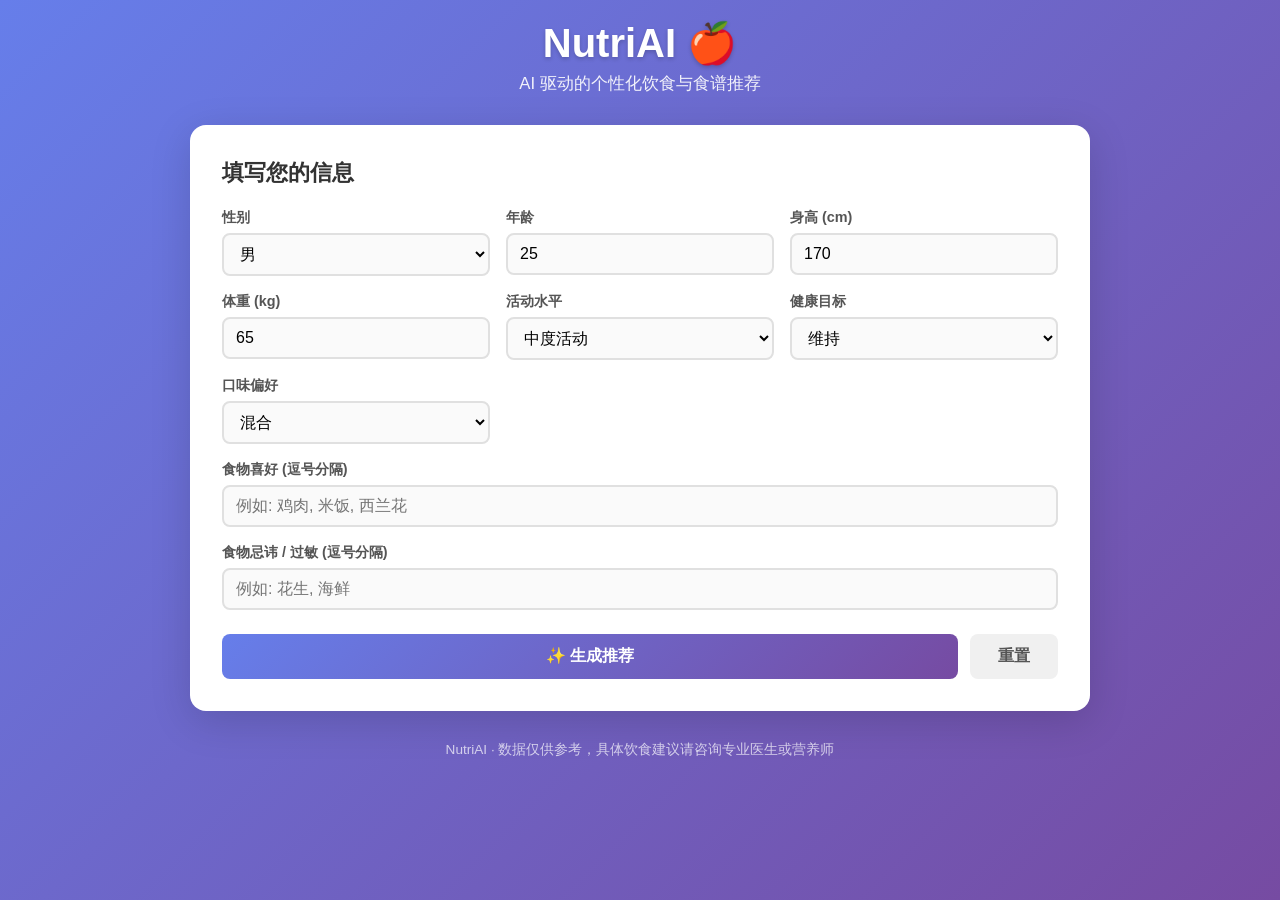
==== backend/src/main/resources/static/index.html @ 55122c43 "init: NutriAI v0.1.0 - AI nutrition recommendation system - Spring Boot 3.2.0 + Java 21 backend - AI" ====
<!DOCTYPE html>
<html lang="zh-CN">
<head>
    <meta charset="UTF-8">
    <meta name="viewport" content="width=device-width, initial-scale=1.0">
    <title>NutriAI - 智能营养推荐</title>
    <link rel="stylesheet" href="css/style.css">
</head>
<body>
    <header class="header">
        <h1>NutriAI 🍎</h1>
        <p class="subtitle">AI 驱动的个性化饮食与食谱推荐</p>
    </header>

    <main class="container">
        <section class="form-section">
            <h2>填写您的信息</h2>
            <form id="profileForm">
                <div class="form-grid">
                    <div class="form-group">
                        <label>性别</label>
                        <select name="gender" required>
                            <option value="MALE">男</option>
                            <option value="FEMALE">女</option>
                            <option value="OTHER">其他</option>
                        </select>
                    </div>

                    <div class="form-group">
                        <label>年龄</label>
                        <input type="number" name="age" min="1" max="150" value="25" required>
                    </div>

                    <div class="form-group">
                        <label>身高 (cm)</label>
                        <input type="number" name="heightCm" step="0.1" min="30" max="250" value="170" required>
                    </div>

                    <div class="form-group">
                        <label>体重 (kg)</label>
                        <input type="number" name="weightKg" step="0.1" min="2" max="300" value="65" required>
                    </div>

                    <div class="form-group">
                        <label>活动水平</label>
                        <select name="activityLevel">
                            <option value="SEDENTARY">久坐</option>
                            <option value="LIGHT">轻度活动</option>
                            <option value="MODERATE" selected>中度活动</option>
                            <option value="ACTIVE">活跃</option>
                            <option value="VERY_ACTIVE">非常活跃</option>
                        </select>
                    </div>

                    <div class="form-group">
                        <label>健康目标</label>
                        <select name="healthGoal">
                            <option value="LOSE_WEIGHT">减脂</option>
                            <option value="MAINTAIN" selected>维持</option>
                            <option value="GAIN_WEIGHT">增重</option>
                            <option value="BUILD_MUSCLE">增肌</option>
                            <option value="IMPROVE_HEALTH">改善健康</option>
                        </select>
                    </div>

                    <div class="form-group">
                        <label>口味偏好</label>
                        <select name="tastePreference">
                            <option value="LIGHT">清淡</option>
                            <option value="SALTY">咸鲜</option>
                            <option value="SPICY">辛辣</option>
                            <option value="SWEET">甜食</option>
                            <option value="SOUR">酸味</option>
                            <option value="UMAMI">鲜香</option>
                            <option value="MIXED" selected>混合</option>
                        </select>
                    </div>
                </div>

                <div class="form-group full-width">
                    <label>食物喜好 (逗号分隔)</label>
                    <input type="text" id="foodPrefs" placeholder="例如: 鸡肉, 米饭, 西兰花">
                </div>

                <div class="form-group full-width">
                    <label>食物忌讳 / 过敏 (逗号分隔)</label>
                    <input type="text" id="foodAllergies" placeholder="例如: 花生, 海鲜">
                </div>

                <div class="form-actions">
                    <button type="submit" class="btn-primary" id="submitBtn">✨ 生成推荐</button>
                    <button type="reset" class="btn-secondary">重置</button>
                </div>
            </form>
        </section>

        <section class="result-section" id="resultSection" style="display:none;">
            <div class="result-header">
                <h2>推荐结果</h2>
                <span class="ai-badge" id="aiBadge"></span>
            </div>

            <div class="summary-card" id="summaryCard"></div>

            <div class="nutrition-card" id="nutritionCard"></div>

            <div class="recipes-container" id="recipesContainer"></div>

            <div class="tips-card" id="tipsCard"></div>
        </section>
    </main>

    <div id="loadingOverlay" class="loading-overlay" style="display:none;">
        <div class="spinner"></div>
        <p>AI 正在分析您的信息...</p>
    </div>

    <footer class="footer">
        <p>NutriAI · 数据仅供参考，具体饮食建议请咨询专业医生或营养师</p>
    </footer>

    <script src="js/app.js"></script>
</body>
</html>
---- backend/src/main/resources/static/css/style.css ----
* {
    box-sizing: border-box;
    margin: 0;
    padding: 0;
}

body {
    font-family: -apple-system, BlinkMacSystemFont, "Segoe UI", Roboto, "Helvetica Neue", sans-serif;
    background: linear-gradient(135deg, #667eea 0%, #764ba2 100%);
    min-height: 100vh;
    color: #333;
    padding: 20px;
}

.header {
    text-align: center;
    color: white;
    margin-bottom: 30px;
}

.header h1 {
    font-size: 2.5rem;
    margin-bottom: 5px;
    text-shadow: 0 2px 4px rgba(0,0,0,0.2);
}

.subtitle {
    opacity: 0.9;
    font-size: 1.05rem;
}

.container {
    max-width: 900px;
    margin: 0 auto;
    display: flex;
    flex-direction: column;
    gap: 24px;
}

.form-section, .result-section {
    background: white;
    border-radius: 16px;
    padding: 32px;
    box-shadow: 0 10px 40px rgba(0,0,0,0.15);
}

h2 {
    margin-bottom: 20px;
    color: #333;
    font-size: 1.4rem;
}

.form-grid {
    display: grid;
    grid-template-columns: repeat(auto-fit, minmax(200px, 1fr));
    gap: 16px;
}

.form-group {
    display: flex;
    flex-direction: column;
    gap: 6px;
}

.form-group.full-width {
    margin-top: 16px;
}

.form-group label {
    font-size: 0.9rem;
    font-weight: 600;
    color: #555;
}

.form-group input,
.form-group select {
    padding: 10px 12px;
    border: 2px solid #e0e0e0;
    border-radius: 8px;
    font-size: 1rem;
    transition: border-color 0.2s;
    background: #fafafa;
}

.form-group input:focus,
.form-group select:focus {
    outline: none;
    border-color: #667eea;
    background: white;
}

.form-actions {
    display: flex;
    gap: 12px;
    margin-top: 24px;
}

button {
    padding: 12px 28px;
    border: none;
    border-radius: 8px;
    font-size: 1rem;
    font-weight: 600;
    cursor: pointer;
    transition: transform 0.15s, box-shadow 0.15s;
}

button:hover {
    transform: translateY(-1px);
}

.btn-primary {
    background: linear-gradient(135deg, #667eea, #764ba2);
    color: white;
    flex: 1;
}

.btn-primary:hover {
    box-shadow: 0 6px 20px rgba(102, 126, 234, 0.4);
}

.btn-secondary {
    background: #f0f0f0;
    color: #555;
}

.result-header {
    display: flex;
    justify-content: space-between;
    align-items: center;
    margin-bottom: 16px;
}

.ai-badge {
    background: #e8f5e9;
    color: #2e7d32;
    padding: 4px 12px;
    border-radius: 20px;
    font-size: 0.8rem;
    font-weight: 600;
}

.summary-card {
    background: linear-gradient(135deg, #f5f7fa 0%, #c3cfe2 100%);
    padding: 20px;
    border-radius: 12px;
    margin-bottom: 20px;
    font-size: 1.05rem;
    line-height: 1.6;
}

.nutrition-card {
    background: #fff8e1;
    padding: 20px;
    border-radius: 12px;
    margin-bottom: 20px;
}

.nutrition-grid {
    display: grid;
    grid-template-columns: repeat(auto-fit, minmax(140px, 1fr));
    gap: 12px;
    margin-top: 12px;
}

.nutri-item {
    background: white;
    padding: 12px;
    border-radius: 8px;
    text-align: center;
}

.nutri-value {
    font-size: 1.3rem;
    font-weight: 700;
    color: #ff9800;
}

.nutri-label {
    font-size: 0.8rem;
    color: #888;
    margin-top: 2px;
}

.recipes-container {
    margin-bottom: 20px;
}

.recipe-card {
    border: 2px solid #f0f0f0;
    border-radius: 12px;
    padding: 20px;
    margin-bottom: 16px;
    transition: border-color 0.2s;
}

.recipe-card:hover {
    border-color: #667eea;
}

.recipe-card h3 {
    margin-bottom: 8px;
    color: #333;
}

.recipe-card .desc {
    color: #666;
    margin-bottom: 12px;
}

.recipe-meta {
    display: flex;
    gap: 12px;
    margin-bottom: 12px;
    font-size: 0.85rem;
    color: #888;
}

.recipe-section {
    margin-top: 12px;
}

.recipe-section h4 {
    font-size: 0.9rem;
    color: #555;
    margin-bottom: 6px;
}

.recipe-section ul,
.recipe-section ol {
    padding-left: 20px;
    color: #444;
    font-size: 0.9rem;
    line-height: 1.6;
}

.tags {
    display: flex;
    flex-wrap: wrap;
    gap: 6px;
    margin-top: 10px;
}

.tag {
    background: #e3f2fd;
    color: #1565c0;
    padding: 3px 10px;
    border-radius: 12px;
    font-size: 0.75rem;
}

.tips-card {
    background: #e8f5e9;
    padding: 20px;
    border-radius: 12px;
}

.tips-card ul {
    padding-left: 20px;
    color: #2e7d32;
    line-height: 1.8;
}

.loading-overlay {
    position: fixed;
    top: 0;
    left: 0;
    right: 0;
    bottom: 0;
    background: rgba(0,0,0,0.5);
    display: flex;
    flex-direction: column;
    justify-content: center;
    align-items: center;
    color: white;
    z-index: 1000;
}

.spinner {
    width: 50px;
    height: 50px;
    border: 4px solid rgba(255,255,255,0.3);
    border-top-color: white;
    border-radius: 50%;
    animation: spin 0.8s linear infinite;
    margin-bottom: 16px;
}

@keyframes spin {
    to { transform: rotate(360deg); }
}

.footer {
    text-align: center;
    color: rgba(255,255,255,0.7);
    margin-top: 30px;
    font-size: 0.85rem;
}

@media (max-width: 600px) {
    .header h1 { font-size: 1.8rem; }
    .form-section, .result-section { padding: 20px; }
    .form-actions { flex-direction: column; }
}
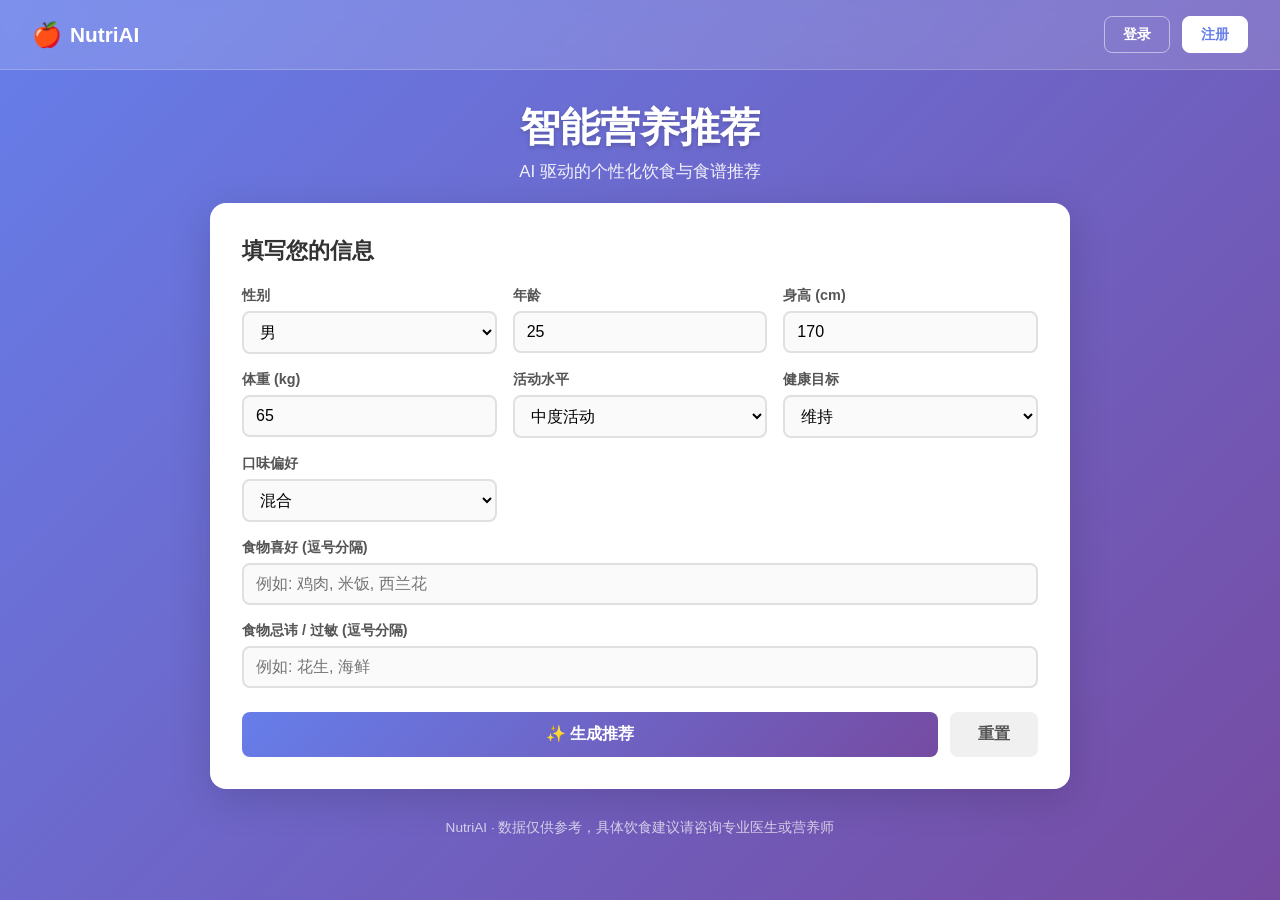
==== commit 39592af4: "feat: add user authentication, profile management, and recommendation history (Week 2) - Spring Secu" ====
--- a/backend/src/main/resources/static/index.html
+++ b/backend/src/main/resources/static/index.html
@@ -7,14 +7,29 @@
     <link rel="stylesheet" href="css/style.css">
 </head>
 <body>
+    <nav class="navbar">
+        <div class="nav-brand">
+            <span class="brand-icon">🍎</span>
+            <span class="brand-name">NutriAI</span>
+        </div>
+        <div class="nav-actions" id="navActions">
+            <button class="btn-ghost" onclick="openAuthModal('login')">登录</button>
+            <button class="btn-ghost btn-ghost-primary" onclick="openAuthModal('register')">注册</button>
+        </div>
+    </nav>
+
     <header class="header">
-        <h1>NutriAI 🍎</h1>
+        <h1>智能营养推荐</h1>
         <p class="subtitle">AI 驱动的个性化饮食与食谱推荐</p>
     </header>
 
     <main class="container">
         <section class="form-section">
-            <h2>填写您的信息</h2>
+            <div class="section-header">
+                <h2>填写您的信息</h2>
+                <button class="btn-link" id="saveProfileBtn" style="display:none;">💾 保存为我的画像</button>
+            </div>
+
             <form id="profileForm">
                 <div class="form-grid">
                     <div class="form-group">
@@ -108,12 +123,61 @@
 
             <div class="tips-card" id="tipsCard"></div>
         </section>
+
+        <section class="history-section" id="historySection" style="display:none;">
+            <div class="section-header">
+                <h2>📚 我的推荐历史</h2>
+                <div class="history-pagination" id="historyPagination"></div>
+            </div>
+            <div class="history-list" id="historyList"></div>
+        </section>
     </main>
+
+    <div id="authModal" class="modal" style="display:none;">
+        <div class="modal-backdrop" onclick="closeAuthModal()"></div>
+        <div class="modal-content">
+            <button class="modal-close" onclick="closeAuthModal()">✕</button>
+            <div class="modal-tabs">
+                <button class="modal-tab active" data-tab="login" onclick="switchAuthTab('login')">登录</button>
+                <button class="modal-tab" data-tab="register" onclick="switchAuthTab('register')">注册</button>
+            </div>
+            <form id="loginForm" class="auth-form">
+                <div class="form-group">
+                    <label>用户名</label>
+                    <input type="text" name="username" required autocomplete="username">
+                </div>
+                <div class="form-group">
+                    <label>密码</label>
+                    <input type="password" name="password" required autocomplete="current-password">
+                </div>
+                <button type="submit" class="btn-primary btn-full">登录</button>
+                <div class="form-error" id="loginError"></div>
+            </form>
+            <form id="registerForm" class="auth-form" style="display:none;">
+                <div class="form-group">
+                    <label>用户名</label>
+                    <input type="text" name="username" required minlength="3" maxlength="50">
+                </div>
+                <div class="form-group">
+                    <label>邮箱 (可选)</label>
+                    <input type="email" name="email">
+                </div>
+                <div class="form-group">
+                    <label>密码</label>
+                    <input type="password" name="password" required minlength="6">
+                </div>
+                <button type="submit" class="btn-primary btn-full">注册</button>
+                <div class="form-error" id="registerError"></div>
+            </form>
+        </div>
+    </div>
 
     <div id="loadingOverlay" class="loading-overlay" style="display:none;">
         <div class="spinner"></div>
         <p>AI 正在分析您的信息...</p>
     </div>
+
+    <div id="toast" class="toast" style="display:none;"></div>
 
     <footer class="footer">
         <p>NutriAI · 数据仅供参考，具体饮食建议请咨询专业医生或营养师</p>
--- a/backend/src/main/resources/static/css/style.css
+++ b/backend/src/main/resources/static/css/style.css
@@ -9,13 +9,95 @@
     background: linear-gradient(135deg, #667eea 0%, #764ba2 100%);
     min-height: 100vh;
     color: #333;
-    padding: 20px;
+    padding: 0 0 20px 0;
+}
+
+.navbar {
+    display: flex;
+    justify-content: space-between;
+    align-items: center;
+    padding: 16px 32px;
+    background: rgba(255,255,255,0.15);
+    backdrop-filter: blur(10px);
+    border-bottom: 1px solid rgba(255,255,255,0.2);
+}
+
+.nav-brand {
+    display: flex;
+    align-items: center;
+    gap: 8px;
+    color: white;
+    font-size: 1.3rem;
+    font-weight: 700;
+}
+
+.brand-icon {
+    font-size: 1.5rem;
+}
+
+.nav-actions {
+    display: flex;
+    align-items: center;
+    gap: 12px;
+}
+
+.nav-user {
+    display: flex;
+    align-items: center;
+    gap: 12px;
+    color: white;
+}
+
+.nav-user .user-name {
+    font-weight: 600;
+}
+
+.btn-ghost {
+    padding: 8px 18px;
+    border: 1px solid rgba(255,255,255,0.5);
+    border-radius: 8px;
+    background: transparent;
+    color: white;
+    font-size: 0.9rem;
+    font-weight: 600;
+    cursor: pointer;
+    transition: all 0.2s;
+}
+
+.btn-ghost:hover {
+    background: rgba(255,255,255,0.2);
+}
+
+.btn-ghost-primary {
+    background: white;
+    color: #667eea;
+    border-color: white;
+}
+
+.btn-ghost-primary:hover {
+    background: #f5f5f5;
+    transform: translateY(-1px);
+}
+
+.btn-icon {
+    padding: 6px 12px;
+    border: 1px solid rgba(255,255,255,0.3);
+    border-radius: 6px;
+    background: transparent;
+    color: white;
+    font-size: 0.85rem;
+    cursor: pointer;
+    transition: all 0.2s;
+}
+
+.btn-icon:hover {
+    background: rgba(255,255,255,0.2);
 }
 
 .header {
     text-align: center;
     color: white;
-    margin-bottom: 30px;
+    padding: 30px 20px 20px;
 }
 
 .header h1 {
@@ -35,13 +117,25 @@
     display: flex;
     flex-direction: column;
     gap: 24px;
-}
-
-.form-section, .result-section {
+    padding: 0 20px;
+}
+
+.form-section, .result-section, .history-section {
     background: white;
     border-radius: 16px;
     padding: 32px;
     box-shadow: 0 10px 40px rgba(0,0,0,0.15);
+}
+
+.section-header {
+    display: flex;
+    justify-content: space-between;
+    align-items: center;
+    margin-bottom: 20px;
+}
+
+.section-header h2 {
+    margin-bottom: 0;
 }
 
 h2 {
@@ -124,6 +218,26 @@
     color: #555;
 }
 
+.btn-full {
+    flex: 0 0 100%;
+    padding: 12px;
+}
+
+.btn-link {
+    background: none;
+    border: none;
+    color: #667eea;
+    font-size: 0.9rem;
+    padding: 4px 8px;
+    cursor: pointer;
+    font-weight: 500;
+}
+
+.btn-link:hover {
+    text-decoration: underline;
+    transform: none;
+}
+
 .result-header {
     display: flex;
     justify-content: space-between;
@@ -259,6 +373,201 @@
     padding-left: 20px;
     color: #2e7d32;
     line-height: 1.8;
+}
+
+.history-list {
+    display: flex;
+    flex-direction: column;
+    gap: 12px;
+}
+
+.history-item {
+    border: 1px solid #eee;
+    border-radius: 10px;
+    padding: 16px 20px;
+    display: flex;
+    justify-content: space-between;
+    align-items: center;
+    transition: all 0.2s;
+    cursor: pointer;
+}
+
+.history-item:hover {
+    border-color: #667eea;
+    box-shadow: 0 4px 12px rgba(102,126,234,0.1);
+}
+
+.history-info {
+    flex: 1;
+}
+
+.history-summary {
+    color: #444;
+    font-size: 0.95rem;
+    margin-bottom: 6px;
+}
+
+.history-meta {
+    font-size: 0.8rem;
+    color: #999;
+    display: flex;
+    gap: 16px;
+}
+
+.history-actions {
+    display: flex;
+    gap: 8px;
+}
+
+.btn-delete {
+    padding: 6px 12px;
+    border: 1px solid #ffcdd2;
+    border-radius: 6px;
+    background: #ffebee;
+    color: #c62828;
+    font-size: 0.8rem;
+    cursor: pointer;
+}
+
+.btn-delete:hover {
+    background: #ffcdd2;
+    transform: none;
+}
+
+.history-empty {
+    text-align: center;
+    padding: 40px 20px;
+    color: #999;
+}
+
+.history-pagination {
+    display: flex;
+    gap: 8px;
+    align-items: center;
+    font-size: 0.85rem;
+    color: #666;
+}
+
+.page-btn {
+    padding: 4px 12px;
+    border: 1px solid #e0e0e0;
+    border-radius: 6px;
+    background: white;
+    font-size: 0.8rem;
+    cursor: pointer;
+    color: #555;
+}
+
+.page-btn:disabled {
+    opacity: 0.4;
+    cursor: not-allowed;
+}
+
+.page-btn.active {
+    background: #667eea;
+    color: white;
+    border-color: #667eea;
+}
+
+.modal {
+    position: fixed;
+    top: 0;
+    left: 0;
+    right: 0;
+    bottom: 0;
+    display: flex;
+    justify-content: center;
+    align-items: center;
+    z-index: 1000;
+}
+
+.modal-backdrop {
+    position: absolute;
+    top: 0;
+    left: 0;
+    right: 0;
+    bottom: 0;
+    background: rgba(0,0,0,0.5);
+}
+
+.modal-content {
+    position: relative;
+    background: white;
+    border-radius: 16px;
+    padding: 32px;
+    width: 380px;
+    max-width: 90vw;
+    box-shadow: 0 20px 60px rgba(0,0,0,0.3);
+    animation: modalIn 0.2s ease-out;
+}
+
+@keyframes modalIn {
+    from { opacity: 0; transform: translateY(-20px); }
+    to { opacity: 1; transform: translateY(0); }
+}
+
+.modal-close {
+    position: absolute;
+    top: 12px;
+    right: 16px;
+    background: none;
+    border: none;
+    font-size: 1.3rem;
+    color: #999;
+    cursor: pointer;
+    padding: 4px;
+}
+
+.modal-close:hover {
+    color: #333;
+    transform: none;
+}
+
+.modal-tabs {
+    display: flex;
+    gap: 0;
+    margin-bottom: 24px;
+    border-bottom: 2px solid #eee;
+}
+
+.modal-tab {
+    flex: 1;
+    padding: 12px 0;
+    border: none;
+    background: none;
+    font-size: 1rem;
+    font-weight: 600;
+    color: #999;
+    cursor: pointer;
+    border-bottom: 2px solid transparent;
+    margin-bottom: -2px;
+    border-radius: 0;
+}
+
+.modal-tab.active {
+    color: #667eea;
+    border-bottom-color: #667eea;
+}
+
+.modal-tab:hover {
+    transform: none;
+}
+
+.auth-form {
+    display: flex;
+    flex-direction: column;
+    gap: 16px;
+}
+
+.form-error {
+    color: #c62828;
+    font-size: 0.85rem;
+    text-align: center;
+    min-height: 20px;
+}
+
+.form-error.success {
+    color: #2e7d32;
 }
 
 .loading-overlay {
@@ -290,6 +599,29 @@
     to { transform: rotate(360deg); }
 }
 
+.toast {
+    position: fixed;
+    bottom: 40px;
+    left: 50%;
+    transform: translateX(-50%);
+    padding: 12px 24px;
+    border-radius: 8px;
+    color: white;
+    font-weight: 500;
+    z-index: 2000;
+    animation: toastIn 0.3s ease-out;
+    box-shadow: 0 4px 20px rgba(0,0,0,0.2);
+}
+
+.toast.success { background: #2e7d32; }
+.toast.error { background: #c62828; }
+.toast.info { background: #1565c0; }
+
+@keyframes toastIn {
+    from { opacity: 0; transform: translateX(-50%) translateY(20px); }
+    to { opacity: 1; transform: translateX(-50%) translateY(0); }
+}
+
 .footer {
     text-align: center;
     color: rgba(255,255,255,0.7);
@@ -298,7 +630,10 @@
 }
 
 @media (max-width: 600px) {
+    .navbar { padding: 12px 16px; }
     .header h1 { font-size: 1.8rem; }
-    .form-section, .result-section { padding: 20px; }
+    .form-section, .result-section, .history-section { padding: 20px; }
     .form-actions { flex-direction: column; }
+    .history-item { flex-direction: column; gap: 8px; align-items: flex-start; }
+    .nav-user .user-name { display: none; }
 }
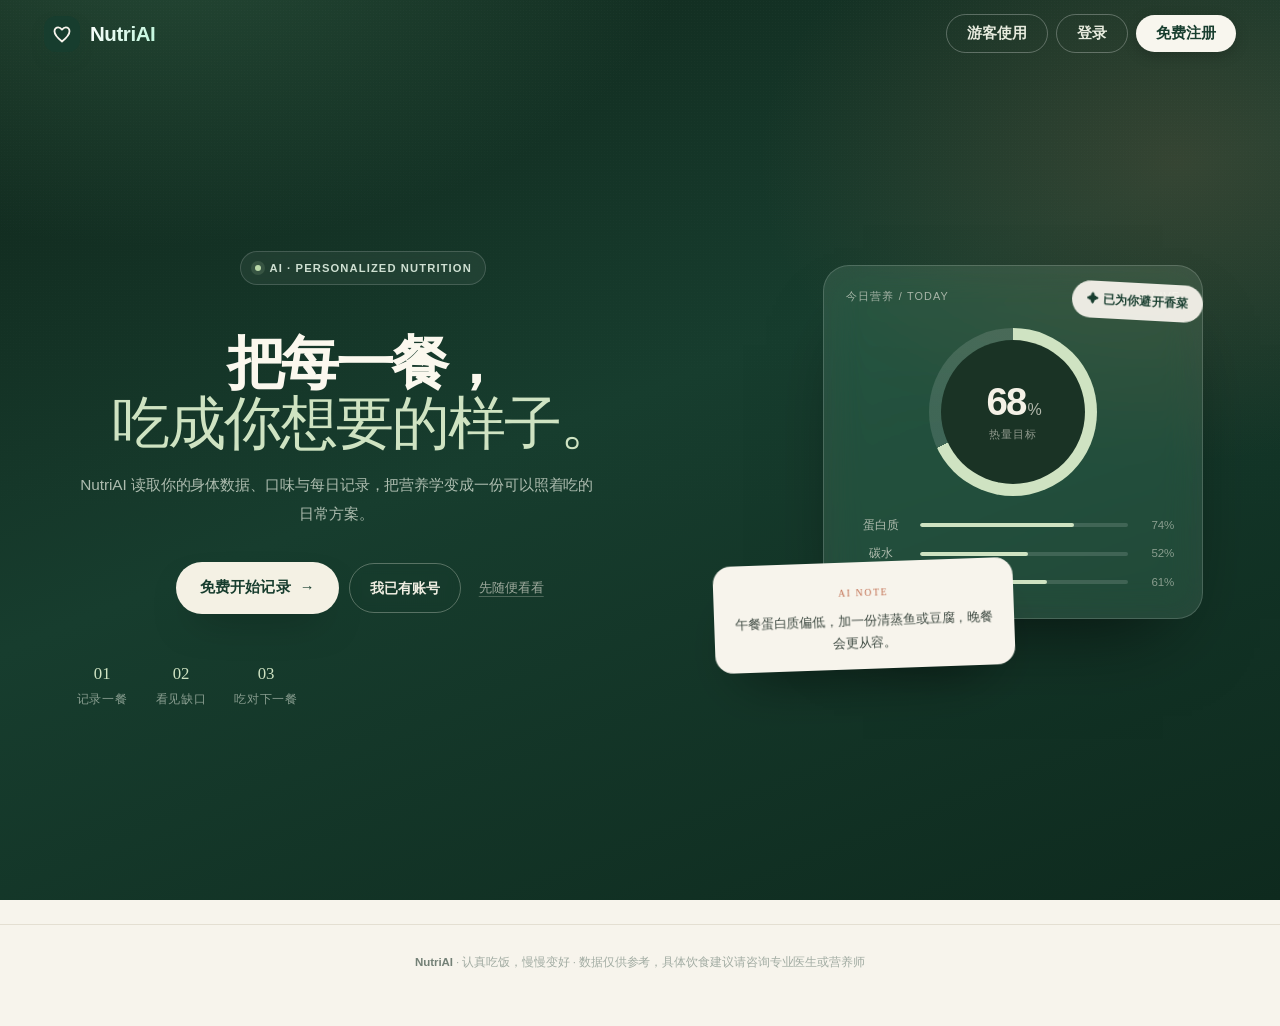
==== commit 39187d6e: "feat: complete Week3-9 features, PWA install fix, Android WebView shell and CI build" ====
--- a/backend/src/main/resources/static/index.html
+++ b/backend/src/main/resources/static/index.html
@@ -2,32 +2,419 @@
 <html lang="zh-CN">
 <head>
     <meta charset="UTF-8">
-    <meta name="viewport" content="width=device-width, initial-scale=1.0">
-    <title>NutriAI - 智能营养推荐</title>
-    <link rel="stylesheet" href="css/style.css">
+    <meta name="viewport" content="width=device-width, initial-scale=1.0, viewport-fit=cover">
+    <meta name="description" content="NutriAI — AI 驱动的个性化营养、膳食追踪与智能食谱推荐平台">
+    <meta name="theme-color" content="#F7F4EC" media="(prefers-color-scheme: light)">
+    <meta name="theme-color" content="#12160F" media="(prefers-color-scheme: dark)">
+    <meta name="apple-mobile-web-app-capable" content="yes">
+    <meta name="apple-mobile-web-app-status-bar-style" content="default">
+    <meta name="apple-mobile-web-app-title" content="NutriAI">
+    <meta name="format-detection" content="telephone=no">
+    <title>NutriAI · 智能营养推荐</title>
+    <link rel="icon" href="favicon.svg" type="image/svg+xml">
+    <link rel="apple-touch-icon" href="icons/icon-180.png">
+    <link rel="manifest" href="manifest.webmanifest?v=20261123">
+    <script>
+        // 尽早捕获安装事件：SW 已持久化时 beforeinstallprompt 可能在 defer 脚本执行前触发，错过则安装按钮只能走兜底
+        window.__deferredPwaPrompt = null;
+        window.addEventListener('beforeinstallprompt', function (e) {
+            e.preventDefault();
+            window.__deferredPwaPrompt = e;
+        });
+    </script>
+    <script>
+        // 在首屏绘制前恢复深色模式，避免闪白
+        try {
+            if (localStorage.getItem('nutriai_dark_mode') === '1') {
+                document.documentElement.classList.add('dark');
+            }
+        } catch (e) { /* ignore */ }
+    </script>
+    <link rel="stylesheet" href="css/style.css?v=20261118a">
+    <link rel="stylesheet" href="css/assistant.css?v=20261118a">
+    <link rel="stylesheet" href="css/editorial.css?v=20261119b">
+    <script defer src="vendor/chart.umd.min.js"></script>
+    <script defer src="vendor/marked.min.js"></script>
 </head>
 <body>
+    <!-- 顶部栏（游客 / 移动端） -->
     <nav class="navbar">
-        <div class="nav-brand">
-            <span class="brand-icon">🍎</span>
+        <a class="nav-brand" href="/" aria-label="NutriAI 首页">
+            <span class="nav-logo">
+                <svg width="20" height="20" viewBox="0 0 24 24" fill="none" stroke="#F7F4EC" stroke-width="2.2" stroke-linecap="round" stroke-linejoin="round">
+                    <path d="M12 21C7 17 3 13.5 3 8.7 3 6 5 4 7.5 4c1.5 0 3 .8 4.5 2.7C13.5 4.8 15 4 16.5 4 19 4 21 6 21 8.7c0 4.8-4 8.3-9 12.3z"/>
+                </svg>
+            </span>
             <span class="brand-name">NutriAI</span>
-        </div>
+        </a>
         <div class="nav-actions" id="navActions">
+            <button class="btn-ghost" onclick="enterGuestMode()">游客使用</button>
             <button class="btn-ghost" onclick="openAuthModal('login')">登录</button>
-            <button class="btn-ghost btn-ghost-primary" onclick="openAuthModal('register')">注册</button>
+            <button class="btn-ghost-primary" onclick="openAuthModal('register')">免费注册</button>
         </div>
     </nav>
 
-    <header class="header">
-        <h1>智能营养推荐</h1>
-        <p class="subtitle">AI 驱动的个性化饮食与食谱推荐</p>
+    <!-- 桌面侧边栏 -->
+    <aside class="side-nav" id="sideNav" aria-label="主导航">
+        <a class="side-brand" href="/" aria-label="NutriAI 首页">
+            <span class="side-logo">
+                <svg width="22" height="22" viewBox="0 0 24 24" fill="none" stroke="#F7F4EC" stroke-width="2" stroke-linecap="round" stroke-linejoin="round">
+                    <path d="M12 21C7 17 3 13.5 3 8.7 3 6 5 4 7.5 4c1.5 0 3 .8 4.5 2.7C13.5 4.8 15 4 16.5 4 19 4 21 6 21 8.7c0 4.8-4 8.3-9 12.3z"/>
+                </svg>
+            </span>
+            <span class="side-brand-text"><b>NutriAI</b><small>Nutrition Studio</small></span>
+        </a>
+
+        <div class="side-label">Workspace</div>
+        <nav class="side-links">
+            <button class="app-tab side-link active" data-target="assistant" onclick="switchMainTab('assistant')">
+                <svg viewBox="0 0 24 24" fill="none" stroke="currentColor" stroke-width="1.8" stroke-linecap="round" stroke-linejoin="round"><path d="M21 15a2 2 0 0 1-2 2H7l-4 4V5a2 2 0 0 1 2-2h14a2 2 0 0 1 2 2z"/></svg>
+                <span>AI 助手</span>
+            </button>
+            <button class="app-tab side-link" data-target="board" onclick="switchMainTab('board')">
+                <svg viewBox="0 0 24 24" fill="none" stroke="currentColor" stroke-width="1.8" stroke-linecap="round" stroke-linejoin="round"><rect x="3" y="3" width="7" height="7" rx="1.5"/><rect x="14" y="3" width="7" height="7" rx="1.5"/><rect x="3" y="14" width="7" height="7" rx="1.5"/><rect x="14" y="14" width="7" height="7" rx="1.5"/></svg>
+                <span>我的看板</span>
+            </button>
+            <button class="app-tab side-link" data-target="diary" onclick="switchMainTab('diary')">
+                <svg viewBox="0 0 24 24" fill="none" stroke="currentColor" stroke-width="1.8" stroke-linecap="round" stroke-linejoin="round"><path d="M4 19.5A2.5 2.5 0 0 1 6.5 17H20"/><path d="M6.5 2H20v20H6.5A2.5 2.5 0 0 1 4 19.5v-15A2.5 2.5 0 0 1 6.5 2z"/></svg>
+                <span>食物日记</span>
+            </button>
+            <button class="app-tab side-link" data-target="profile" onclick="switchMainTab('profile')">
+                <svg viewBox="0 0 24 24" fill="none" stroke="currentColor" stroke-width="1.8" stroke-linecap="round" stroke-linejoin="round"><circle cx="12" cy="8" r="4"/><path d="M4 21c0-4 3.6-6 8-6s8 2 8 6"/></svg>
+                <span>画像 &amp; 推荐</span>
+            </button>
+        </nav>
+
+        <div class="side-label">Library</div>
+        <nav class="side-links">
+            <button class="app-tab side-link" data-target="weight" onclick="switchMainTab('weight')">
+                <svg viewBox="0 0 24 24" fill="none" stroke="currentColor" stroke-width="1.8" stroke-linecap="round" stroke-linejoin="round"><path d="M4 20V10M10 20V4M16 20v-7M22 20H2"/></svg>
+                <span>体重追踪</span>
+            </button>
+            <button class="app-tab side-link" data-target="history" onclick="switchMainTab('history')">
+                <svg viewBox="0 0 24 24" fill="none" stroke="currentColor" stroke-width="1.8" stroke-linecap="round" stroke-linejoin="round"><path d="M3 12a9 9 0 1 0 3-6.7"/><path d="M3 4v5h5"/><path d="M12 8v4l3 2"/></svg>
+                <span>推荐历史</span>
+            </button>
+            <button class="app-tab side-link" data-target="favorites" onclick="switchMainTab('favorites')">
+                <svg viewBox="0 0 24 24" fill="none" stroke="currentColor" stroke-width="1.8" stroke-linecap="round" stroke-linejoin="round"><path d="M12 17.3 5.8 21l1.6-7L2 9.7l7.1-.6L12 2l2.9 7.1 7.1.6-5.4 4.3 1.6 7z"/></svg>
+                <span>收藏食谱</span>
+            </button>
+            <button class="app-tab side-link" data-target="recipebook" onclick="switchMainTab('recipebook')">
+                <svg viewBox="0 0 24 24" fill="none" stroke="currentColor" stroke-width="1.8" stroke-linecap="round" stroke-linejoin="round"><path d="M4 19.5A2.5 2.5 0 0 1 6.5 17H20"/><path d="M6.5 2H20v20H6.5A2.5 2.5 0 0 1 4 19.5v-15A2.5 2.5 0 0 1 6.5 2z"/></svg>
+                <span>食谱本</span>
+            </button>
+        </nav>
+
+        <div class="side-spacer"></div>
+        <div class="side-note">
+            <span class="side-note-k">TODAY'S NOTE</span>
+            <p>好好吃饭，是成本最低的自我照顾。</p>
+        </div>
+        <div class="side-user" id="sideUser"></div>
+    </aside>
+
+    <!-- Hero 区 -->
+    <header class="hero">
+        <div class="hero-grain" aria-hidden="true"></div>
+        <div class="hero-inner">
+            <div class="hero-copy">
+                <div class="hero-chip"><span class="dot"></span> AI · Personalized Nutrition</div>
+                <h1>把每一餐，<br><em>吃成你想要的样子。</em></h1>
+                <p class="subtitle">NutriAI 读取你的身体数据、口味与每日记录，把营养学变成一份可以照着吃的日常方案。</p>
+                <div class="hero-cta">
+                    <button class="btn-hero-primary" onclick="openAuthModal('register')">免费开始记录 <span>→</span></button>
+                    <button class="btn-hero-ghost" onclick="openAuthModal('login')">我已有账号</button>
+                    <button class="btn-hero-quiet" onclick="enterGuestMode()">先随便看看</button>
+                </div>
+                <div class="hero-proof">
+                    <div><strong>01</strong><span>记录一餐</span></div>
+                    <div><strong>02</strong><span>看见缺口</span></div>
+                    <div><strong>03</strong><span>吃对下一餐</span></div>
+                </div>
+            </div>
+            <div class="hero-visual" aria-hidden="true">
+                <div class="hv-main">
+                    <div class="hv-top"><span>今日营养 / Today</span><span class="hv-live">LIVE</span></div>
+                    <div class="hv-ring" style="--value:68">
+                        <div class="hv-ring-in"><strong>68<small>%</small></strong><span>热量目标</span></div>
+                    </div>
+                    <div class="hv-macros">
+                        <div><span>蛋白质</span><i><b style="width:74%"></b></i><em>74%</em></div>
+                        <div><span>碳水</span><i><b style="width:52%"></b></i><em>52%</em></div>
+                        <div><span>脂肪</span><i><b style="width:61%"></b></i><em>61%</em></div>
+                    </div>
+                </div>
+                <div class="hv-note">
+                    <span class="hv-note-k">AI NOTE</span>
+                    <p>午餐蛋白质偏低，加一份清蒸鱼或豆腐，晚餐会更从容。</p>
+                </div>
+                <div class="hv-pill">✦ 已为你避开香菜</div>
+            </div>
+        </div>
     </header>
 
-    <main class="container">
+    <main class="container app-shell">
+        <!-- 工作台页头 -->
+        <header class="page-topbar">
+            <div class="pt-left">
+                <span class="pt-kicker">NutriAI / Workspace</span>
+                <h1 id="pageTitle">AI 助手</h1>
+            </div>
+            <div class="pt-right">
+                <span class="pt-date" id="pageDate"></span>
+                <button class="pt-icon" id="themeToggle" onclick="toggleDarkMode()" title="切换深浅色" aria-label="切换深浅色">◐</button>
+            </div>
+        </header>
+
+        <!-- 应用标签栏（移动端底部导航） -->
+        <nav class="app-tabs" id="appTabs" style="display:none;" aria-label="功能导航">
+            <button class="app-tab active" data-target="assistant" onclick="switchMainTab('assistant')">
+                <svg width="16" height="16" viewBox="0 0 24 24" fill="none" stroke="currentColor" stroke-width="2" stroke-linecap="round" stroke-linejoin="round"><path d="M21 15a2 2 0 0 1-2 2H7l-4 4V5a2 2 0 0 1 2-2h14a2 2 0 0 1 2 2z"/></svg>
+                AI 助手
+            </button>
+            <button class="app-tab" data-target="board" onclick="switchMainTab('board')">
+                <svg width="16" height="16" viewBox="0 0 24 24" fill="none" stroke="currentColor" stroke-width="2" stroke-linecap="round" stroke-linejoin="round"><rect x="3" y="3" width="7" height="7"/><rect x="14" y="3" width="7" height="7"/><rect x="3" y="14" width="7" height="7"/><rect x="14" y="14" width="7" height="7"/></svg>
+                我的看板
+            </button>
+            <button class="app-tab" data-target="profile" onclick="switchMainTab('profile')">
+                <svg width="16" height="16" viewBox="0 0 24 24" fill="none" stroke="currentColor" stroke-width="2" stroke-linecap="round" stroke-linejoin="round"><path d="M4 19h16M8 15v-5M12 15v-9M16 15v-3"/></svg>
+                画像 & 推荐
+            </button>
+            <button class="app-tab" data-target="weight" onclick="switchMainTab('weight')">
+                <svg width="16" height="16" viewBox="0 0 24 24" fill="none" stroke="currentColor" stroke-width="2" stroke-linecap="round" stroke-linejoin="round"><path d="M4 20V10M10 20V4M16 20v-7M22 20H2"/></svg>
+                体重追踪
+            </button>
+            <button class="app-tab" data-target="diary" onclick="switchMainTab('diary')">
+                <svg width="16" height="16" viewBox="0 0 24 24" fill="none" stroke="currentColor" stroke-width="2" stroke-linecap="round" stroke-linejoin="round"><path d="M4 19.5A2.5 2.5 0 0 1 6.5 17H20"/><path d="M6.5 2H20v20H6.5A2.5 2.5 0 0 1 4 19.5v-15A2.5 2.5 0 0 1 6.5 2z"/></svg>
+                食物日记
+            </button>
+            <button class="app-tab" data-target="history" onclick="switchMainTab('history')">
+                <svg width="16" height="16" viewBox="0 0 24 24" fill="none" stroke="currentColor" stroke-width="2" stroke-linecap="round" stroke-linejoin="round"><path d="M3 12a9 9 0 1 0 3-6.7"/><path d="M3 4v5h5"/></svg>
+                推荐历史
+            </button>
+            <button class="app-tab" data-target="favorites" onclick="switchMainTab('favorites')">
+                <svg width="16" height="16" viewBox="0 0 24 24" fill="none" stroke="currentColor" stroke-width="2" stroke-linecap="round" stroke-linejoin="round"><path d="M12 17.3 5.8 21l1.6-7L2 9.7l7.1-.6L12 2l2.9 7.1 7.1.6-5.4 4.3 1.6 7z"/></svg>
+                收藏食谱
+            </button>
+            <button class="app-tab" data-target="recipebook" onclick="switchMainTab('recipebook')">
+                <svg width="16" height="16" viewBox="0 0 24 24" fill="none" stroke="currentColor" stroke-width="2" stroke-linecap="round" stroke-linejoin="round"><path d="M4 19.5A2.5 2.5 0 0 1 6.5 17H20"/><path d="M6.5 2H20v20H6.5A2.5 2.5 0 0 1 4 19.5v-15A2.5 2.5 0 0 1 6.5 2z"/></svg>
+                食谱本
+            </button>
+            <button class="app-tab app-tab-more" data-target="more" onclick="openMoreSheet()" aria-label="更多功能">
+                <svg width="18" height="18" viewBox="0 0 24 24" fill="none" stroke="currentColor" stroke-width="2" stroke-linecap="round"><circle cx="5" cy="12" r="1.6"/><circle cx="12" cy="12" r="1.6"/><circle cx="19" cy="12" r="1.6"/></svg>
+                更多
+            </button>
+        </nav>
+
+        <!-- 应用视图: AI 助手（新默认主页） -->
+        <section class="app-view active" data-view="assistant">
+            <div class="assistant-wrap">
+                <div class="rail-backdrop" id="railBackdrop" onclick="closeStickerSheet()" aria-hidden="true"></div>
+                <div class="sticker-rail" id="stickerRail">
+                    <div class="rail-title">我的便利贴</div>
+                    <div class="rail-hint">📌 点击标签挂到输入框 · 拖到对话区直接发送</div>
+                    <div class="rail-add-row">
+                        <input type="text" class="custom-input" id="customInput" placeholder="＋ 写一个便利贴…" maxlength="80" onkeydown="if(!event.isComposing&&event.key==='Enter')submitCustomSticker()">
+                        <button class="btn-add-ok" onclick="submitCustomSticker()">✓</button>
+                    </div>
+                    <div class="rail-chips" id="railChips"></div>
+                    <div class="rail-empty" id="railEmpty" style="display:none;">
+                        <div class="rail-empty-emoji">🗂️</div>
+                        <div class="rail-empty-text">还是空的 — 去「我的看板」<br>拖几个标签过来吧</div>
+                    </div>
+                    <div class="rail-actions">
+                        <button class="btn-rail-action" onclick="addAllPicksToSession()">📎 全部挂到对话</button>
+                        <button class="btn-clear-rail" onclick="clearRail()">🗑️ 清空</button>
+                    </div>
+                </div>
+
+                <!-- 聊天主体 -->
+                <div class="chat-card">
+                    <div class="chat-head">
+                        <div class="chat-head-left">
+                            <span class="chat-avatar" aria-hidden="true">
+                                <svg width="22" height="22" viewBox="0 0 24 24" fill="none" stroke="currentColor" stroke-width="1.9" stroke-linecap="round" stroke-linejoin="round"><path d="M12 21C7 17 3 13.5 3 8.7 3 6 5 4 7.5 4c1.5 0 3 .8 4.5 2.7C13.5 4.8 15 4 16.5 4 19 4 21 6 21 8.7c0 4.8-4 8.3-9 12.3z"/></svg>
+                            </span>
+                            <div>
+                                <div class="chat-title">NutriAI 助手</div>
+                                <div class="chat-sub">说人话就行 —— 记体重、记饮食、推荐、冰箱、喜好…</div>
+                            </div>
+                        </div>
+                        <div class="chat-quick-actions">
+                            <button class="chat-clear-btn rail-sheet-toggle" onclick="toggleStickerSheet()" title="便利贴">📌 便利贴</button>
+                            <button class="chat-clear-btn" onclick="exportChatHistory()" title="导出聊天记录">📥 导出</button>
+                            <button class="chat-clear-btn" onclick="clearChatHistory()" title="清空聊天历史">🗑️ 清空</button>
+                            <button class="chat-clear-btn" onclick="toggleDarkMode()" title="切换暗色模式">🌓 暗色</button>
+                        </div>
+                    </div>
+
+                    <div class="chat-messages" id="chatMessages" role="log" aria-live="polite" aria-label="对话消息">
+                        <div class="chat-bubble ai">
+                            <div class="bubble-head">🤖 NutriAI</div>
+                            <div class="bubble-body">
+                                在呢 👋 今天想干嘛？直接说人话就行——比如：<br><br>
+                                •「体重 68.2 kg」<br>
+                                •「吃了一碗米饭 + 番茄炒蛋」<br>
+                                •「我家有鸡胸肉、西兰花、鸡蛋」<br>
+                                •「今晚吃什么」<br>
+                                •「我喜欢番茄，但讨厌香菜」<br>
+                                •「今天缺口怎么样」
+                            </div>
+                        </div>
+                    </div>
+
+                    <div class="quick-tags-panel" id="chatQuickActions">
+                        <div class="qa-group-label">⚡ 基础功能 · 点一下挂到对话 · 拖进对话栏直接发送</div>
+                        <div class="qa-chips">
+                            <button class="qa-chip" draggable="true" ondragstart="onQuickTagDragStart(event)" data-kind="custom" data-key="帮我规划一周食谱" onclick="mountQuickTag(this)">🗓️ 一周食谱</button>
+                            <button class="qa-chip" draggable="true" ondragstart="onQuickTagDragStart(event)" data-kind="custom" data-key="今天缺口怎么样" onclick="mountQuickTag(this)">📊 查看缺口</button>
+                            <button class="qa-chip" draggable="true" ondragstart="onQuickTagDragStart(event)" data-kind="custom" data-key="冰箱里有什么能做的" onclick="mountQuickTag(this)">🧊 冰箱做菜</button>
+                            <button class="qa-chip" draggable="true" ondragstart="onQuickTagDragStart(event)" data-kind="custom" data-key="推荐晚餐" onclick="mountQuickTag(this)">🍽️ 推荐晚餐</button>
+                            <button class="qa-chip" draggable="true" ondragstart="onQuickTagDragStart(event)" data-kind="custom" data-key="帮我记一下今天的饮食" onclick="mountQuickTag(this)">📝 记饮食</button>
+                            <button class="qa-chip" draggable="true" ondragstart="onQuickTagDragStart(event)" data-kind="custom" data-key="体重 68.2 kg" onclick="mountQuickTag(this)">⚖️ 记体重</button>
+                        </div>
+                    </div>
+
+                    <div class="chat-session-tags" id="sessionTagsBar">
+                        <div class="st-label">📎 对话挂件</div>
+                        <div class="st-chips" id="sessionTagsChips"></div>
+                        <button class="st-clear" onclick="clearSessionTags()" style="display:none;">清空</button>
+                    </div>
+
+                    <div class="voice-recording" id="voiceRecording" style="display:none;">
+                        <span class="vr-pulse"></span>
+                        <span class="vr-text">正在聆听...</span>
+                        <button class="vr-stop" onclick="stopVoiceRecording()">✕ 停止</button>
+                    </div>
+
+                    <div class="chat-input-wrap" id="chatInputWrap">
+                        <textarea id="chatInput" rows="2" placeholder="说点什么…例如：体重 68.2kg，早餐鸡蛋+牛奶" onkeydown="onChatKey(event)"></textarea>
+                        <div class="chat-input-actions">
+                            <button class="btn-mic-chat" id="btnMic" onclick="chatVoice()">🎤</button>
+                            <button class="btn-primary" onclick="sendChat()">发送</button>
+                        </div>
+                    </div>
+                </div>
+            </div>
+        </section>
+
+        <!-- 应用视图: 我的看板（便利贴） -->
+        <section class="app-view" data-view="board">
+            <div class="board-wrap">
+                <div class="sticker-rail rail-board" id="stickerRailBoard">
+                    <div class="rail-title">📌 我的便利贴</div>
+                    <div class="rail-hint">从右侧看板拖标签进来 · 点击发给 AI</div>
+                    <div class="rail-add-row">
+                        <input type="text" class="custom-input" id="customInputBoard" placeholder="＋ 写一个便利贴…" maxlength="80" onkeydown="if(!event.isComposing&&event.key==='Enter')submitCustomStickerBoard()">
+                        <button class="btn-add-ok" onclick="submitCustomStickerBoard()">✓</button>
+                    </div>
+                    <div class="rail-chips" id="railChipsBoard"></div>
+                    <div class="rail-empty" id="railEmptyBoard" style="display:none;">
+                        <div class="rail-empty-emoji">🗂️</div>
+                        <div class="rail-empty-text">还是空的 — 从右侧看板<br>拖几个标签过来吧</div>
+                    </div>
+                    <div class="rail-actions">
+                        <button class="btn-rail-action" onclick="addAllPicksToSession()">📎 全部挂到对话</button>
+                        <button class="btn-clear-rail" onclick="clearRail()">🗑️ 清空</button>
+                    </div>
+                </div>
+                <div class="board-grid">
+                <div class="sticker-board profile-summary board-full" data-board="profileSummary">
+                    <div class="board-title">
+                        <span class="board-ico">🧬</span> 基础信息
+                        <button class="board-edit-btn" onclick="switchMainTab('profile')">✏️ 编辑</button>
+                    </div>
+                    <div class="board-subtitle">性别、年龄、身高体重、目标、口味、营养目标、地区</div>
+                    <div class="board-items" id="boardProfileSummary"></div>
+                </div>
+                <div class="sticker-board health board-full" data-board="health">
+                    <div class="board-title">
+                        <span class="board-ico">🩺</span> 身体状态
+                        <button class="btn-plus-sticker" onclick="addStickerInline('health')">+</button>
+                    </div>
+                    <div class="board-subtitle">疾病 · 身体状况，AI 会据此调整建议</div>
+                    <div class="board-items" id="boardHealth"></div>
+                </div>
+                <div class="board-bulk-row board-full">
+                    <input type="text" class="custom-input" id="bulkAddInput" placeholder="📋 批量添加：用逗号分隔，如「鸡胸肉, 西兰花, 牛肉」" onkeydown="if(event.key==='Enter')bulkAddStickers()">
+                    <select id="bulkAddKind" class="custom-input" style="width:auto;min-width:110px;">
+                        <option value="likes">💚 喜欢</option>
+                        <option value="dislikes">🚫 厌恶</option>
+                        <option value="fridge">🧊 冰箱</option>
+                    </select>
+                    <button class="btn-add-ok" onclick="bulkAddStickers()">批量加</button>
+                </div>
+                <div class="sticker-board" data-board="likes">
+                    <div class="board-title">
+                        <span class="board-ico">💚</span> 喜欢吃（推荐优先）
+                        <span class="board-count" id="countLikes"></span>
+                        <button class="btn-plus-sticker" onclick="addStickerInline('likes')">+</button>
+                    </div>
+                    <div class="board-items" id="boardLikes"></div>
+                </div>
+                <div class="sticker-board dislike" data-board="dislikes">
+                    <div class="board-title">
+                        <span class="board-ico">🚫</span> 不喜欢 / 过敏 / 忌口
+                        <span class="board-count" id="countDislikes"></span>
+                        <button class="btn-plus-sticker" onclick="addStickerInline('dislikes')">+</button>
+                    </div>
+                    <div class="board-items" id="boardDislikes"></div>
+                </div>
+                <div class="sticker-board fridge" data-board="fridge">
+                    <div class="board-title">
+                        <span class="board-ico">🧊</span> 冰箱里有
+                        <span class="board-count" id="countFridge"></span>
+                        <button class="btn-plus-sticker" onclick="addStickerInline('fridge')">+</button>
+                        <button class="btn-clear-mini" onclick="clearAllFridge()">清空</button>
+                    </div>
+                    <div class="board-items" id="boardFridge"></div>
+                </div>
+                <div class="sticker-board persona" data-board="persona">
+                    <div class="board-title">
+                        <span class="board-ico">🎭</span> AI 角色设定
+                        <span class="board-count" id="countPersona"></span>
+                        <button class="btn-plus-sticker" onclick="addStickerInline('persona')">+</button>
+                        <button class="btn-clear-mini" onclick="clearAllPersona()">清空</button>
+                    </div>
+                    <div class="board-items" id="boardPersona"></div>
+                </div>
+                <div class="sticker-board ai-recommend board-full" data-board="gap">
+                    <div class="board-title">
+                        <span class="board-ico">🤖</span> AI 营养提醒
+                        <span class="board-subtitle">基于你的饮食记录，AI 自动分析</span>
+                    </div>
+                    <div class="board-items" id="boardGap"></div>
+                    <div class="board-updated" id="gapUpdated"></div>
+                </div>
+            </div>
+            </div>
+        </section>
+
+        <!-- 应用视图: AI 健康方案 -->
+        <section class="app-view" data-view="profile">
+        <!-- 信息填写 -->
         <section class="form-section">
             <div class="section-header">
-                <h2>填写您的信息</h2>
-                <button class="btn-link" id="saveProfileBtn" style="display:none;">💾 保存为我的画像</button>
+                <div class="section-title">
+                    <span class="section-icon">
+                        <svg width="20" height="20" viewBox="0 0 24 24" fill="none" stroke="currentColor" stroke-width="2" stroke-linecap="round" stroke-linejoin="round"><circle cx="12" cy="8" r="6"/><path d="M15.5 14 17 22l-5-2-5 2 1.5-8"/></svg>
+                    </span>
+                    <div>
+                        <div class="section-kicker">Profile</div>
+                        <h2>填写您的信息</h2>
+                    </div>
+                </div>
+                <div class="form-header-actions">
+                    <label class="toggle-label">
+                        <input type="checkbox" id="streamToggle" checked>
+                        <span>流式输出</span>
+                    </label>
+                    <label class="toggle-label">
+                        <input type="checkbox" id="prefToggle" checked>
+                        <span>偏好影响</span>
+                    </label>
+                    <button class="btn-link" id="saveProfileBtn" style="display:none;">保存为我的画像</button>
+                </div>
             </div>
 
             <form id="profileForm">
@@ -40,22 +427,35 @@
                             <option value="OTHER">其他</option>
                         </select>
                     </div>
-
                     <div class="form-group">
                         <label>年龄</label>
                         <input type="number" name="age" min="1" max="150" value="25" required>
                     </div>
-
                     <div class="form-group">
                         <label>身高 (cm)</label>
                         <input type="number" name="heightCm" step="0.1" min="30" max="250" value="170" required>
                     </div>
-
                     <div class="form-group">
                         <label>体重 (kg)</label>
                         <input type="number" name="weightKg" step="0.1" min="2" max="300" value="65" required>
                     </div>
-
+                    <div class="form-group">
+                        <label>所在地区</label>
+                        <select name="region" id="regionSelect">
+                            <option value="">未指定</option>
+                            <option value="华北（北京/天津/河北）">华北（北京/天津/河北）</option>
+                            <option value="东北（辽宁/吉林/黑龙江）">东北（辽宁/吉林/黑龙江）</option>
+                            <option value="华东（上海/江苏/浙江/安徽/福建/江西/山东）">华东</option>
+                            <option value="华中（河南/湖北/湖南）">华中（河南/湖北/湖南）</option>
+                            <option value="华南（广东/广西/海南）">华南（广东/广西/海南）</option>
+                            <option value="西南（重庆/四川/贵州/云南）">西南（川渝/云贵）</option>
+                            <option value="西北（陕西/甘肃/青海/新疆）">西北</option>
+                            <option value="内蒙古">内蒙古</option>
+                            <option value="西藏">西藏</option>
+                            <option value="台湾/香港/澳门">港澳台</option>
+                            <option value="海外">海外</option>
+                        </select>
+                    </div>
                     <div class="form-group">
                         <label>活动水平</label>
                         <select name="activityLevel">
@@ -66,7 +466,6 @@
                             <option value="VERY_ACTIVE">非常活跃</option>
                         </select>
                     </div>
-
                     <div class="form-group">
                         <label>健康目标</label>
                         <select name="healthGoal">
@@ -77,18 +476,38 @@
                             <option value="IMPROVE_HEALTH">改善健康</option>
                         </select>
                     </div>
-
-                    <div class="form-group">
-                        <label>口味偏好</label>
-                        <select name="tastePreference">
-                            <option value="LIGHT">清淡</option>
-                            <option value="SALTY">咸鲜</option>
-                            <option value="SPICY">辛辣</option>
-                            <option value="SWEET">甜食</option>
-                            <option value="SOUR">酸味</option>
-                            <option value="UMAMI">鲜香</option>
-                            <option value="MIXED" selected>混合</option>
-                        </select>
+                    <div class="form-group">
+                        <label>口味偏好（可多选）</label>
+                        <div class="check-group" id="tastePrefGroup">
+                            <label class="check-chip"><input type="checkbox" name="tastePreference" value="LIGHT">清淡</label>
+                            <label class="check-chip"><input type="checkbox" name="tastePreference" value="SALTY">咸鲜</label>
+                            <label class="check-chip"><input type="checkbox" name="tastePreference" value="SPICY">辛辣</label>
+                            <label class="check-chip"><input type="checkbox" name="tastePreference" value="SWEET">甜食</label>
+                            <label class="check-chip"><input type="checkbox" name="tastePreference" value="SOUR">酸味</label>
+                            <label class="check-chip"><input type="checkbox" name="tastePreference" value="UMAMI">鲜香</label>
+                            <label class="check-chip"><input type="checkbox" name="tastePreference" value="MIXED">混合</label>
+                        </div>
+                    </div>
+                </div>
+
+                <div class="form-section-title">🥗 每日营养目标 <button type="button" class="btn-sm btn-outline" id="calcGoalsBtn" onclick="loadRecommendedGoals()">计算推荐目标</button></div>
+                <div id="goalCalcStatus" style="font-size:0.8rem;color:var(--accent);margin-bottom:8px;display:none;"></div>
+                <div class="form-row">
+                    <div class="form-group">
+                        <label>每日热量 (kcal)</label>
+                        <input type="number" id="dailyCalorieGoal" step="10" min="800" max="5000" placeholder="自动计算">
+                    </div>
+                    <div class="form-group">
+                        <label>蛋白质 (g)</label>
+                        <input type="number" id="proteinGoal" step="0.1" min="20" max="300" placeholder="自动计算">
+                    </div>
+                    <div class="form-group">
+                        <label>碳水 (g)</label>
+                        <input type="number" id="carbsGoal" step="0.1" min="50" max="600" placeholder="自动计算">
+                    </div>
+                    <div class="form-group">
+                        <label>脂肪 (g)</label>
+                        <input type="number" id="fatGoal" step="0.1" min="10" max="200" placeholder="自动计算">
                     </div>
                 </div>
 
@@ -96,47 +515,385 @@
                     <label>食物喜好 (逗号分隔)</label>
                     <input type="text" id="foodPrefs" placeholder="例如: 鸡肉, 米饭, 西兰花">
                 </div>
-
                 <div class="form-group full-width">
                     <label>食物忌讳 / 过敏 (逗号分隔)</label>
                     <input type="text" id="foodAllergies" placeholder="例如: 花生, 海鲜">
                 </div>
 
                 <div class="form-actions">
-                    <button type="submit" class="btn-primary" id="submitBtn">✨ 生成推荐</button>
+                    <button type="submit" class="btn-primary" id="submitBtn">生成我的健康方案</button>
                     <button type="reset" class="btn-secondary">重置</button>
                 </div>
             </form>
         </section>
 
+        <!-- AI 实时回复 -->
+        <section class="stream-section" id="streamSection" style="display:none;">
+            <div class="stream-header">
+                <div class="section-title">
+                    <span class="section-icon">
+                        <svg width="20" height="20" viewBox="0 0 24 24" fill="none" stroke="currentColor" stroke-width="2" stroke-linecap="round" stroke-linejoin="round"><rect x="3" y="8" width="18" height="4" rx="1"/><rect x="3" y="16" width="18" height="4" rx="1"/></svg>
+                    </span>
+                    <div>
+                        <div class="section-kicker">Live</div>
+                        <h2>AI 实时回复</h2>
+                    </div>
+                </div>
+                <div style="display:flex;align-items:center;gap:12px;flex-wrap:wrap;">
+                    <span class="stream-status" id="streamStatus">连接中...</span>
+                    <button class="btn-primary btn-sm" id="btnStructView" style="display:none;" onclick="loadStructuredResult()">查看结构化食谱</button>
+                </div>
+            </div>
+            <div class="stream-content markdown-body" id="streamContent"></div>
+        </section>
+
+        <!-- 推荐结果 -->
         <section class="result-section" id="resultSection" style="display:none;">
             <div class="result-header">
-                <h2>推荐结果</h2>
+                <div class="section-title">
+                    <span class="section-icon">
+                        <svg width="20" height="20" viewBox="0 0 24 24" fill="none" stroke="currentColor" stroke-width="2" stroke-linecap="round" stroke-linejoin="round"><path d="M4 19h16"/><path d="M8 15v-5M12 15v-9M16 15v-3"/></svg>
+                    </span>
+                    <div>
+                        <div class="section-kicker">Result</div>
+                        <h2>推荐结果</h2>
+                    </div>
+                </div>
                 <span class="ai-badge" id="aiBadge"></span>
             </div>
 
             <div class="summary-card" id="summaryCard"></div>
-
             <div class="nutrition-card" id="nutritionCard"></div>
-
             <div class="recipes-container" id="recipesContainer"></div>
-
             <div class="tips-card" id="tipsCard"></div>
         </section>
-
+        </section>
+
+        <!-- 应用视图: 体重追踪 -->
+        <section class="app-view" data-view="weight">
+        <!-- 体重追踪 -->
+        <section class="weight-section" id="weightSection" style="display:none;">
+            <div class="section-header">
+                <div class="section-title">
+                    <span class="section-icon">
+                        <svg width="20" height="20" viewBox="0 0 24 24" fill="none" stroke="currentColor" stroke-width="2" stroke-linecap="round" stroke-linejoin="round"><circle cx="12" cy="12" r="9"/><path d="M12 3v4M12 17v4M3 12h4M17 12h4"/></svg>
+                    </span>
+                    <div>
+                        <div class="section-kicker">Weight</div>
+                        <h2>体重追踪</h2>
+                    </div>
+                </div>
+                <button class="btn-secondary btn-sm" onclick="showWeightForm()">添加记录</button>
+                <button class="btn-secondary btn-sm" onclick="downloadWeightCsv()">📥 CSV导出</button>
+            </div>
+
+            <div class="weight-stats" id="weightStats"></div>
+            <div class="chart-container">
+                <canvas id="weightChart"></canvas>
+            </div>
+
+            <div class="weight-add-form" id="weightAddForm" style="display:none;">
+                <div class="form-row-inline">
+                    <div class="form-group">
+                        <label>体重 (kg)</label>
+                        <input type="number" id="newWeight" step="0.1" min="1" max="300">
+                    </div>
+                    <div class="form-group">
+                        <label>日期</label>
+                        <input type="date" id="newWeightDate">
+                    </div>
+                    <div class="form-group">
+                        <label>备注</label>
+                        <input type="text" id="newWeightNote" placeholder="可选">
+                    </div>
+                    <div class="form-group inline-actions">
+                        <button class="btn-primary" onclick="addWeightRecord()">保存</button>
+                        <button class="btn-secondary" onclick="hideWeightForm()">取消</button>
+                    </div>
+                </div>
+            </div>
+
+            <div class="weight-list" id="weightList"></div>
+        </section>
+        </section>
+
+        <!-- 应用视图: 食物日记 -->
+        <section class="app-view" data-view="diary">
+        <!-- AI 教练面板 -->
+        <section class="coach-panel" id="coachPanel" style="display:none;">
+            <div class="section-header">
+                <div class="section-title">
+                    <span class="section-icon">
+                        <svg width="20" height="20" viewBox="0 0 24 24" fill="none" stroke="currentColor" stroke-width="2" stroke-linecap="round" stroke-linejoin="round"><path d="M21 15a2 2 0 0 1-2 2H7l-4 4V5a2 2 0 0 1 2-2h14a2 2 0 0 1 2 2z"/></svg>
+                    </span>
+                    <div>
+                        <div class="section-kicker">AI Coach</div>
+                        <h2>AI 教练</h2>
+                    </div>
+                </div>
+                <div class="coach-header-actions">
+                    <span id="profileCompletion" class="completion-pill" style="display:none" title="画像完成度"></span>
+                    <button class="btn-secondary btn-sm" onclick="loadCoachPanel()">刷新</button>
+                </div>
+            </div>
+
+            <div class="coach-grid">
+                <div class="card coach-card coach-gap">
+                    <div class="coach-card-head">营养缺口雷达</div>
+                    <div id="coachGap" class="coach-gap">暂无数据，先去记几餐。</div>
+                </div>
+
+                <div class="card coach-card coach-feedback">
+                    <div class="coach-card-head">今日实时反馈</div>
+                    <div id="coachFeedback" class="coach-feedback"></div>
+                    <div class="coach-quick">
+                        <input type="text" id="coachQuickMeal" placeholder="刚才吃了什么？告诉教练…">
+                        <button class="btn-primary btn-sm" onclick="askCoach()">问教练</button>
+                    </div>
+                </div>
+
+                <div class="card coach-card coach-fridge">
+                    <div class="coach-card-head">冰箱有料 · 今晚做什么</div>
+                    <div class="coach-quick">
+                        <input type="text" id="coachFridgeInput" placeholder="输入家里食材，逗号分隔，如：鸡胸肉,西兰花,鸡蛋">
+                        <button class="btn-primary btn-sm" onclick="generateFridge()">用冰箱做晚饭</button>
+                    </div>
+                    <div id="coachFridgeResult" class="coach-fridge-result"></div>
+                </div>
+
+                <div class="card coach-card coach-goal">
+                    <div class="coach-card-head">目标进度总览</div>
+                    <div id="goalProgress" class="goal-progress">加载目标数据中…</div>
+                </div>
+            </div>
+        </section>
+        <!-- 食物日记 -->
+        <section class="food-diary-section" id="foodDiarySection" style="display:none;">
+            <div class="section-header">
+                <div class="section-title">
+                    <span class="section-icon">
+                        <svg width="20" height="20" viewBox="0 0 24 24" fill="none" stroke="currentColor" stroke-width="2" stroke-linecap="round" stroke-linejoin="round"><path d="M3 11h18"/><path d="M12 11v9"/><path d="M6 11V7a6 6 0 0 1 12 0v4"/></svg>
+                    </span>
+                    <div>
+                        <div class="section-kicker">Diary</div>
+                        <h2>食物日记</h2>
+                    </div>
+                </div>
+                <div style="display:flex;align-items:center;gap:10px;flex-wrap:wrap;">
+                    <input type="date" id="fdFilterDate" onchange="changeDiaryDate()">
+                    <button class="btn-secondary btn-sm" onclick="showFoodDiaryForm()">添加食物</button>
+                    <button class="btn-secondary btn-sm" onclick="downloadDiaryCsv()">📥 CSV导出</button>
+                </div>
+            </div>
+
+            <div class="diary-summary" id="diarySummary"></div>
+
+            <div class="weekly-report-section" id="weeklyReportSection" style="display:none;">
+                <div class="weekly-report-head">
+                    <span class="weekly-icon">📊</span>
+                    <h3>本周饮食报告</h3>
+                    <span class="weekly-date-range" id="weeklyDateRange"></span>
+                </div>
+                <div class="weekly-stats" id="weeklyStats"></div>
+                <div class="chart-row">
+                    <div class="chart-container weekly-chart" id="calorieChartContainer">
+                        <h4 class="chart-title">每日热量摄入</h4>
+                        <canvas id="weeklyCalorieChart"></canvas>
+                    </div>
+                    <div class="chart-container weekly-chart" id="nutrientChartContainer">
+                        <h4 class="chart-title">营养素趋势</h4>
+                        <canvas id="weeklyNutrientChart"></canvas>
+                    </div>
+                </div>
+            </div>
+
+            <div class="card weekly-compare-card" id="weeklyCompareCard" style="display:none;">
+                <div class="coach-card-head">📅 本周 vs 上周 摄入对比</div>
+                <div id="weeklyCompare"></div>
+            </div>
+
+            <div class="food-diary-add-form" id="foodDiaryAddForm" style="display:none;">
+                <h4 id="foodDiaryFormTitle">添加食物</h4>
+                <input type="hidden" id="fdEditId">
+                <div class="ai-recognize-row">
+                    <input type="text" id="fdAiInput" placeholder="🤖 AI 识别：描述你吃了什么，如「一碗米饭200g + 番茄炒蛋150g」">
+                    <button type="button" class="btn-mic" onclick="speakToDiary()" title="语音记餐：说出你吃了什么">🎤</button>
+                    <button type="button" class="btn-ai-recognize" onclick="recognizeFood()">AI 识别</button>
+                </div>
+                <div class="form-row-inline">
+                    <div class="form-group">
+                        <label>食物名称</label>
+                        <input type="text" id="fdFoodName" placeholder="例如: 白米饭">
+                    </div>
+                    <div class="form-group">
+                        <label>餐次</label>
+                        <select id="fdMealType">
+                            <option value="早餐">早餐</option>
+                            <option value="午餐">午餐</option>
+                            <option value="晚餐">晚餐</option>
+                            <option value="加餐">加餐</option>
+                        </select>
+                    </div>
+                    <div class="form-group">
+                        <label>份量 (g)</label>
+                        <input type="number" id="fdAmount" step="1" min="0" placeholder="可选">
+                    </div>
+                    <div class="form-group">
+                        <label>热量 (kcal)</label>
+                        <input type="number" id="fdCalories" step="0.1" min="0" placeholder="可选">
+                    </div>
+                    <div class="form-group">
+                        <label>蛋白质 (g)</label>
+                        <input type="number" id="fdProtein" step="0.1" min="0" placeholder="可选">
+                    </div>
+                    <div class="form-group">
+                        <label>碳水 (g)</label>
+                        <input type="number" id="fdCarbs" step="0.1" min="0" placeholder="可选">
+                    </div>
+                    <div class="form-group">
+                        <label>脂肪 (g)</label>
+                        <input type="number" id="fdFat" step="0.1" min="0" placeholder="可选">
+                    </div>
+                    <div class="form-group">
+                        <label>日期</label>
+                        <input type="date" id="fdDate">
+                    </div>
+                    <div class="form-group inline-actions">
+                        <button class="btn-primary" onclick="saveFoodDiary()">保存</button>
+                        <button class="btn-secondary" onclick="cancelFoodDiary()">取消</button>
+                    </div>
+                </div>
+            </div>
+
+            <div class="diary-list" id="diaryList"></div>
+        </section>
+        </section>
+
+        <!-- 应用视图: 推荐历史 -->
+        <section class="app-view" data-view="history">
+        <!-- 推荐历史 -->
         <section class="history-section" id="historySection" style="display:none;">
             <div class="section-header">
-                <h2>📚 我的推荐历史</h2>
-                <div class="history-pagination" id="historyPagination"></div>
+                <div class="section-title">
+                    <span class="section-icon">
+                        <svg width="20" height="20" viewBox="0 0 24 24" fill="none" stroke="currentColor" stroke-width="2" stroke-linecap="round" stroke-linejoin="round"><path d="M3 12a9 9 0 1 0 3-6.7"/><path d="M3 4v5h5"/><path d="M12 8v4l3 2"/></svg>
+                    </span>
+                    <div>
+                        <div class="section-kicker">History</div>
+                        <h2>我的推荐历史</h2>
+                    </div>
+                </div>
+                <div style="display:flex;align-items:center;gap:8px;flex-wrap:wrap;">
+                    <input type="text" id="historySearch" placeholder="🔍 搜索..." oninput="filterHistory()" style="width:150px;padding:9px 12px;border:1px solid var(--input-border);border-radius:9px;background:var(--input-bg);font-size:.85rem;outline:none;font-family:inherit;">
+                    <div class="history-pagination" id="historyPagination"></div>
+                </div>
             </div>
             <div class="history-list" id="historyList"></div>
         </section>
+        </section>
+
+        <!-- 应用视图: 收藏食谱 -->
+        <section class="app-view" data-view="favorites">
+        <div class="rail-page-wrap">
+            <div class="sticker-rail" id="stickerRailFavorites">
+                <div class="rail-title">📌 我的便利贴</div>
+                <div class="rail-hint">从其他页面拖标签进来 · 拖到对话区发送</div>
+                <div class="rail-add-row">
+                    <input type="text" class="custom-input" id="customInputFavorites" placeholder="＋ 写一个便利贴…" maxlength="80" onkeydown="if(!event.isComposing&&event.key==='Enter')addCustomSticker('customInputFavorites')">
+                    <button class="btn-add-ok" onclick="addCustomSticker('customInputFavorites')">✓</button>
+                </div>
+                <div class="rail-chips" id="railChipsFavorites"></div>
+                <div class="rail-empty" id="railEmptyFavorites" style="display:none;">
+                    <div class="rail-empty-emoji">🗂️</div>
+                    <div class="rail-empty-text">还是空的 — 去「我的看板」<br>拖几个标签过来吧</div>
+                </div>
+                <div class="rail-actions">
+                    <button class="btn-rail-action" onclick="addAllPicksToSession()">📎 全部挂到对话</button>
+                    <button class="btn-clear-rail" onclick="clearRail()">🗑️ 清空</button>
+                </div>
+            </div>
+            <div class="rail-page-main">
+            <!-- 收藏食谱 -->
+            <section class="favorites-section" id="favoritesSection" style="display:none;">
+                <div class="section-header">
+                    <div class="section-title">
+                        <span class="section-icon">
+                            <svg width="20" height="20" viewBox="0 0 24 24" fill="none" stroke="#c07a12" stroke-width="2" stroke-linecap="round" stroke-linejoin="round"><path d="M12 17.3 5.8 21l1.6-7L2 9.7l7.1-.6L12 2l2.9 7.1 7.1.6-5.4 4.3 1.6 7z"/></svg>
+                        </span>
+                        <div>
+                            <div class="section-kicker">Favorites</div>
+                            <h2>收藏食谱</h2>
+                        </div>
+                    </div>
+                    <button class="btn-secondary btn-sm" onclick="loadFavorites(0)">刷新</button>
+                </div>
+                <div class="favorites-list" id="favoritesList"></div>
+                <div class="favorites-pagination" id="favoritesPagination"></div>
+            </section>
+            </div>
+        </div>
+        </section>
+
+        <!-- 应用视图: 食谱本 -->
+        <section class="app-view" data-view="recipebook">
+        <div class="rail-page-wrap">
+            <div class="sticker-rail" id="stickerRailRecipebook">
+                <div class="rail-title">📌 我的便利贴</div>
+                <div class="rail-hint">从其他页面拖标签进来 · 拖到对话区发送</div>
+                <div class="rail-add-row">
+                    <input type="text" class="custom-input" id="customInputRecipebook" placeholder="＋ 写一个便利贴…" maxlength="80" onkeydown="if(!event.isComposing&&event.key==='Enter')addCustomSticker('customInputRecipebook')">
+                    <button class="btn-add-ok" onclick="addCustomSticker('customInputRecipebook')">✓</button>
+                </div>
+                <div class="rail-chips" id="railChipsRecipebook"></div>
+                <div class="rail-empty" id="railEmptyRecipebook" style="display:none;">
+                    <div class="rail-empty-emoji">🗂️</div>
+                    <div class="rail-empty-text">还是空的 — 去「我的看板」<br>拖几个标签过来吧</div>
+                </div>
+                <div class="rail-actions">
+                    <button class="btn-rail-action" onclick="addAllPicksToSession()">📎 全部挂到对话</button>
+                    <button class="btn-clear-rail" onclick="clearRail()">🗑️ 清空</button>
+                </div>
+            </div>
+            <div class="rail-page-main">
+            <section class="recipebook-section" id="recipebookSection" style="display:none;">
+                <div class="section-header">
+                    <div class="section-title">
+                        <span class="section-icon">
+                            <svg width="20" height="20" viewBox="0 0 24 24" fill="none" stroke="#2d6a4f" stroke-width="2" stroke-linecap="round" stroke-linejoin="round"><path d="M4 19.5A2.5 2.5 0 0 1 6.5 17H20"/><path d="M6.5 2H20v20H6.5A2.5 2.5 0 0 1 4 19.5v-15A2.5 2.5 0 0 1 6.5 2z"/></svg>
+                        </span>
+                        <div>
+                            <div class="section-kicker">My Recipe Book</div>
+                            <h2>我的食谱本</h2>
+                        </div>
+                    </div>
+                    <div class="recipebook-toolbar">
+                        <select id="recipebookMealFilter" onchange="loadRecipeBook(0)" class="custom-select">
+                            <option value="">全部餐别</option>
+                            <option value="breakfast">早餐</option>
+                            <option value="lunch">午餐</option>
+                            <option value="dinner">晚餐</option>
+                            <option value="snack">加餐</option>
+                        </select>
+                        <button class="btn-secondary btn-sm" onclick="loadRecipeBook(0)">刷新</button>
+                    </div>
+                </div>
+                <div class="recipebook-list" id="recipebookList"></div>
+                <div class="recipebook-pagination" id="recipebookPagination"></div>
+            </section>
+            </div>
+        </div>
+        </section>
     </main>
 
-    <div id="authModal" class="modal" style="display:none;">
+    <!-- 登录 / 注册 -->
+    <div id="authModal" class="modal" style="display:none;" role="dialog" aria-modal="true" aria-labelledby="authModalTitle">
         <div class="modal-backdrop" onclick="closeAuthModal()"></div>
         <div class="modal-content">
-            <button class="modal-close" onclick="closeAuthModal()">✕</button>
+            <button class="modal-close" onclick="closeAuthModal()" aria-label="关闭">✕</button>
+            <div class="modal-brand">
+                <span class="nav-logo"><svg width="20" height="20" viewBox="0 0 24 24" fill="none" stroke="#04150d" stroke-width="2.2" stroke-linecap="round" stroke-linejoin="round"><path d="M12 21C7 17 3 13.5 3 8.7 3 6 5 4 7.5 4c1.5 0 3 .8 4.5 2.7C13.5 4.8 15 4 16.5 4 19 4 21 6 21 8.7c0 4.8-4 8.3-9 12.3z"/></svg></span>
+                <h3 id="authModalTitle">NutriAI</h3>
+            </div>
             <div class="modal-tabs">
                 <button class="modal-tab active" data-tab="login" onclick="switchAuthTab('login')">登录</button>
                 <button class="modal-tab" data-tab="register" onclick="switchAuthTab('register')">注册</button>
@@ -152,6 +909,8 @@
                 </div>
                 <button type="submit" class="btn-primary btn-full">登录</button>
                 <div class="form-error" id="loginError"></div>
+                <div class="auth-demo-hint">演示账号：<b>demo2026</b> / <b>NutriAI@123</b></div>
+                <button type="button" class="btn-link auth-link" onclick="openForgotPassword()">忘记密码？</button>
             </form>
             <form id="registerForm" class="auth-form" style="display:none;">
                 <div class="form-group">
@@ -159,7 +918,7 @@
                     <input type="text" name="username" required minlength="3" maxlength="50">
                 </div>
                 <div class="form-group">
-                    <label>邮箱 (可选)</label>
+                    <label>邮箱 (用于验证和找回密码)</label>
                     <input type="email" name="email">
                 </div>
                 <div class="form-group">
@@ -170,6 +929,97 @@
                 <div class="form-error" id="registerError"></div>
             </form>
         </div>
+    </div>
+
+    <!-- 找回密码 -->
+    <div id="forgotModal" class="modal" style="display:none;">
+        <div class="modal-backdrop" onclick="closeForgotModal()"></div>
+        <div class="modal-content">
+            <button class="modal-close" onclick="closeForgotModal()">✕</button>
+            <div class="modal-brand">
+                <span class="nav-logo"><svg width="20" height="20" viewBox="0 0 24 24" fill="none" stroke="#04150d" stroke-width="2.2" stroke-linecap="round" stroke-linejoin="round"><rect x="4" y="10" width="16" height="11" rx="2"/><path d="M8 10V7a4 4 0 0 1 8 0v3"/></svg></span>
+                <h3>找回密码</h3>
+            </div>
+            <p class="modal-hint">输入您注册时使用的邮箱，我们将发送重置链接到您的邮箱。</p>
+            <form id="forgotForm" class="auth-form">
+                <div class="form-group">
+                    <label>邮箱</label>
+                    <input type="email" id="forgotEmail" required placeholder="your@email.com">
+                </div>
+                <button type="submit" class="btn-primary btn-full">发送重置链接</button>
+                <div class="form-error" id="forgotError"></div>
+            </form>
+        </div>
+    </div>
+
+    <!-- 通用详情弹窗（收藏食谱等） -->
+    <div id="detailModal" class="modal detail-modal" style="display:none;" role="dialog" aria-modal="true" aria-labelledby="detailModalTitle">
+        <div class="modal-backdrop" onclick="closeDetailModal()"></div>
+        <div class="modal-content">
+            <button class="modal-close" onclick="closeDetailModal()" aria-label="关闭">✕</button>
+            <h3 id="detailModalTitle" class="detail-title"></h3>
+            <div id="detailModalBody" class="detail-body"></div>
+        </div>
+    </div>
+
+    <!-- 通用确认弹窗（替代浏览器原生 confirm） -->
+    <div id="confirmModal" class="modal confirm-modal" style="display:none;" role="dialog" aria-modal="true" aria-labelledby="confirmModalTitle">
+        <div class="modal-backdrop" onclick="closeConfirmModal()"></div>
+        <div class="modal-content">
+            <h3 id="confirmModalTitle" class="detail-title"></h3>
+            <p id="confirmModalBody" class="confirm-body"></p>
+            <div class="confirm-actions">
+                <button type="button" class="btn-secondary" onclick="closeConfirmModal()">取消</button>
+                <button type="button" class="btn-primary btn-danger" id="confirmModalOk" onclick="confirmOk()">确认</button>
+            </div>
+        </div>
+    </div>
+
+    <!-- 通用输入弹窗（替代浏览器原生 prompt） -->
+    <div id="promptModal" class="modal prompt-modal" style="display:none;" role="dialog" aria-modal="true" aria-labelledby="promptModalTitle">
+        <div class="modal-backdrop" onclick="closePromptModal()"></div>
+        <div class="modal-content">
+            <button class="modal-close" onclick="closePromptModal()" aria-label="关闭">✕</button>
+            <h3 id="promptModalTitle" class="detail-title"></h3>
+            <input type="text" id="promptModalInput" class="form-input" placeholder="" onkeydown="if(event.key==='Enter'&&!event.isComposing){event.preventDefault();promptOk();}">
+            <div class="confirm-actions">
+                <button type="button" class="btn-secondary" onclick="closePromptModal()">取消</button>
+                <button type="button" class="btn-primary" id="promptModalOk" onclick="promptOk()">确认</button>
+            </div>
+        </div>
+    </div>
+
+    <!-- 移动端「更多」面板 -->
+    <div class="more-sheet" id="moreSheet" aria-hidden="true">
+        <div class="more-backdrop" onclick="closeMoreSheet()"></div>
+        <div class="more-panel" role="dialog" aria-modal="true" aria-label="更多功能">
+            <div class="more-grabber"></div>
+            <div class="more-head">
+                <span class="more-kicker">MORE</span>
+                <b>更多功能</b>
+            </div>
+            <div class="more-grid">
+                <button class="more-item" data-target="profile" onclick="moreGo('profile')"><span>🧬</span>画像 &amp; 推荐</button>
+                <button class="more-item" data-target="history" onclick="moreGo('history')"><span>🕘</span>推荐历史</button>
+                <button class="more-item" data-target="favorites" onclick="moreGo('favorites')"><span>⭐</span>收藏食谱</button>
+                <button class="more-item" data-target="recipebook" onclick="moreGo('recipebook')"><span>📖</span>我的食谱本</button>
+            </div>
+            <div class="more-foot">
+                <button class="more-ghost" onclick="closeMoreSheet();installPwa()">⬇ 安装到主屏幕</button>
+                <button class="more-ghost" onclick="toggleDarkMode();closeMoreSheet()">◐ 切换深浅色</button>
+                <button class="more-ghost" onclick="closeMoreSheet();logout()">↩ 退出登录</button>
+            </div>
+        </div>
+    </div>
+
+    <!-- PWA 安装提示 -->
+    <div class="pwa-banner" id="pwaBanner" hidden>
+        <div class="pwa-icon">
+            <svg width="22" height="22" viewBox="0 0 24 24" fill="none" stroke="#F7F4EC" stroke-width="2" stroke-linecap="round" stroke-linejoin="round"><path d="M12 21C7 17 3 13.5 3 8.7 3 6 5 4 7.5 4c1.5 0 3 .8 4.5 2.7C13.5 4.8 15 4 16.5 4 19 4 21 6 21 8.7c0 4.8-4 8.3-9 12.3z"/></svg>
+        </div>
+        <div class="pwa-copy"><b>把 NutriAI 装到手机</b><span>像 App 一样打开，离线也能看</span></div>
+        <button class="pwa-install" onclick="installPwa()">安装</button>
+        <button class="pwa-close" onclick="dismissPwa()" aria-label="关闭">×</button>
     </div>
 
     <div id="loadingOverlay" class="loading-overlay" style="display:none;">
@@ -177,12 +1027,13 @@
         <p>AI 正在分析您的信息...</p>
     </div>
 
-    <div id="toast" class="toast" style="display:none;"></div>
+    <div id="toast" class="toast" style="display:none;" role="status" aria-live="polite"></div>
 
     <footer class="footer">
-        <p>NutriAI · 数据仅供参考，具体饮食建议请咨询专业医生或营养师</p>
+        <p><strong>NutriAI</strong> · 认真吃饭，慢慢变好 · 数据仅供参考，具体饮食建议请咨询专业医生或营养师</p>
     </footer>
 
-    <script src="js/app.js"></script>
+    <script defer src="js/app.js?v=20261123a"></script>
+    <script defer src="js/assistant.js?v=20261118a"></script>
 </body>
 </html>
--- a/backend/src/main/resources/static/css/style.css
+++ b/backend/src/main/resources/static/css/style.css
@@ -1,639 +1,1280 @@
-* {
-    box-sizing: border-box;
-    margin: 0;
-    padding: 0;
-}
+/* ================================================================
+   NutriAI — Premium Design System
+   深色质感 Hero + 浅色玻璃卡片 / 翠绿健康品牌
+   ================================================================ */
+
+* { box-sizing: border-box; margin: 0; padding: 0; }
+
+:root {
+  /* 主色 · 翠绿养生 */
+  --primary: #12b76a;
+  --primary-strong: #0c9a58;
+  --primary-deep: #076b3e;
+  --primary-soft: #e7f8ef;
+  --primary-glow: rgba(18, 183, 106, 0.32);
+  --gold: #f5b84a;
+
+  /* 中性色 */
+  --ink: #0b1f1a;
+  --ink-2: #22352f;
+  --muted: #6b7f77;
+  --faint: #9db0a8;
+  --line: #e4ece8;
+  --card: #ffffff;
+
+  /* 界面背景 */
+  --bg: #f3f7f4;
+  --hero-1: #04150d;
+  --hero-2: #0b3b27;
+
+  /* 状态色 */
+  --success: #12b76a;
+  --danger: #e5484d;
+  --warning: #e8890c;
+  --info: #3b82f6;
+
+  /* 表单 */
+  --input-bg: #f7faf8;
+  --input-border: #dfe9e4;
+
+  --radius: 18px;
+  --radius-sm: 12px;
+  --radius-xs: 9px;
+  --shadow-sm: 0 1px 2px rgba(9, 40, 28, 0.06), 0 1px 3px rgba(9, 40, 28, 0.05);
+  --shadow: 0 6px 24px -8px rgba(9, 40, 28, 0.14), 0 2px 8px rgba(9, 40, 28, 0.05);
+  --shadow-lg: 0 24px 60px -20px rgba(9, 40, 28, 0.22), 0 8px 20px rgba(9, 40, 28, 0.06);
+}
+
+html { scroll-behavior: smooth; }
 
 body {
-    font-family: -apple-system, BlinkMacSystemFont, "Segoe UI", Roboto, "Helvetica Neue", sans-serif;
-    background: linear-gradient(135deg, #667eea 0%, #764ba2 100%);
-    min-height: 100vh;
-    color: #333;
-    padding: 0 0 20px 0;
-}
-
+  font-family: -apple-system, BlinkMacSystemFont, "Segoe UI", "PingFang SC", "Hiragino Sans GB", "Microsoft YaHei", Roboto, sans-serif;
+  background: var(--bg);
+  color: var(--ink);
+  min-height: 100vh;
+  -webkit-font-smoothing: antialiased;
+  text-rendering: optimizeLegibility;
+  line-height: 1.6;
+  padding-bottom: 20px;
+}
+
+/* 精致滚动条 */
+::-webkit-scrollbar { width: 10px; height: 10px; }
+::-webkit-scrollbar-track { background: transparent; }
+::-webkit-scrollbar-thumb { background: #cddad4; border-radius: 10px; border: 2px solid var(--bg); }
+::-webkit-scrollbar-thumb:hover { background: #b6c9c1; }
+
+/* ================================================================
+   NAVBAR — 透明玻璃悬浮
+   ================================================================ */
 .navbar {
-    display: flex;
-    justify-content: space-between;
-    align-items: center;
-    padding: 16px 32px;
-    background: rgba(255,255,255,0.15);
-    backdrop-filter: blur(10px);
-    border-bottom: 1px solid rgba(255,255,255,0.2);
-}
-
+  position: fixed;
+  top: 0; left: 0; right: 0;
+  z-index: 120;
+  display: flex;
+  justify-content: space-between;
+  align-items: center;
+  padding: 14px 34px;
+  background: rgba(4, 21, 13, 0.78);
+  backdrop-filter: blur(18px) saturate(160%);
+  -webkit-backdrop-filter: blur(18px) saturate(160%);
+  border-bottom: 1px solid rgba(255, 255, 255, 0.08);
+  transition: background 0.3s ease;
+}
 .nav-brand {
-    display: flex;
-    align-items: center;
-    gap: 8px;
-    color: white;
-    font-size: 1.3rem;
-    font-weight: 700;
-}
-
-.brand-icon {
-    font-size: 1.5rem;
-}
-
-.nav-actions {
-    display: flex;
-    align-items: center;
-    gap: 12px;
-}
-
-.nav-user {
-    display: flex;
-    align-items: center;
-    gap: 12px;
-    color: white;
-}
-
-.nav-user .user-name {
-    font-weight: 600;
-}
+  display: flex; align-items: center; gap: 11px;
+  color: #fff; font-size: 1.3rem; font-weight: 800;
+  letter-spacing: -0.3px;
+  user-select: none;
+}
+.nav-logo {
+  width: 34px; height: 34px;
+  display: grid; place-items: center;
+  background: linear-gradient(135deg, #2fe0a0, #0c9a58);
+  border-radius: 11px;
+  box-shadow: 0 6px 16px -4px var(--primary-glow);
+}
+.nav-brand .brand-name { background: linear-gradient(120deg, #ffffff, #bdf5da); -webkit-background-clip: text; background-clip: text; -webkit-text-fill-color: transparent; font-size: 1.28rem; }
+
+.nav-actions { display: flex; align-items: center; gap: 10px; }
+.nav-user { display: flex; align-items: center; gap: 12px; color: #fff; }
+.nav-user .user-name { font-weight: 700; font-size: 0.92rem; color: #eafcf3; }
+.nav-avatar {
+  width: 32px; height: 32px; border-radius: 50%;
+  display: grid; place-items: center;
+  background: linear-gradient(135deg, #2fe0a0, #0c7d45);
+  color: #04150d; font-size: 0.95rem; font-weight: 800;
+  box-shadow: inset 0 0 0 2px rgba(255,255,255,.25);
+}
+
+/* ================================================================
+   HERO — 深色质感
+   ================================================================ */
+.hero {
+  position: relative;
+  overflow: hidden;
+  color: #fff;
+  text-align: center;
+  padding: 128px 24px 92px;
+  background:
+    radial-gradient(800px 420px at 18% -10%, rgba(46, 224, 160, 0.22), transparent 60%),
+    radial-gradient(700px 420px at 85% 12%, rgba(19, 183, 106, 0.18), transparent 60%),
+    linear-gradient(160deg, var(--hero-1) 0%, var(--hero-2) 100%);
+}
+.hero::after {
+  content: '';
+  position: absolute; left: 0; right: 0; bottom: -1px; height: 70px;
+  background: linear-gradient(to top, var(--bg), transparent);
+}
+.hero-chip {
+  display: inline-flex; align-items: center; gap: 7px;
+  padding: 7px 16px;
+  background: rgba(46, 224, 160, 0.12);
+  border: 1px solid rgba(46, 224, 160, 0.28);
+  border-radius: 999px;
+  font-size: 0.8rem; font-weight: 600; color: #bdf5da;
+  margin-bottom: 26px;
+  backdrop-filter: blur(4px);
+  letter-spacing: 0.2px;
+}
+.hero-chip .dot { width: 7px; height: 7px; border-radius: 50%; background: #2fe0a0; box-shadow: 0 0 0 4px rgba(46,224,160,.18); animation: pulse 2s infinite; }
+@keyframes pulse { 0%,100%{opacity:1} 50%{opacity:.45} }
+
+.hero h1 {
+  font-size: clamp(2.6rem, 6vw, 4.4rem);
+  font-weight: 800;
+  letter-spacing: -1.5px;
+  line-height: 1.08;
+  margin-bottom: 20px;
+}
+.hero h1 .grad {
+  background: linear-gradient(120deg, #53e8ad, #ffffff 55%, #bdf5da);
+  -webkit-background-clip: text; background-clip: text; -webkit-text-fill-color: transparent;
+}
+.subtitle {
+  max-width: 560px; margin: 0 auto;
+  color: #b9d4c7; font-size: 1.12rem; font-weight: 400;
+  line-height: 1.7;
+}
+.hero-stats {
+  position: relative;
+  display: flex; gap: 34px; justify-content: center; flex-wrap: wrap;
+  margin-top: 40px;
+}
+.hero-stat { text-align: center; }
+.hero-stat .v { font-size: 1.5rem; font-weight: 800; color: #fff; }
+.hero-stat .l { font-size: 0.78rem; color: #8fb3a2; letter-spacing: 0.3px; margin-top: 2px; }
+
+/* ================================================================
+   LAYOUT
+   ================================================================ */
+.container {
+  position: relative;
+  max-width: 1040px;
+  margin: -18px auto 0;
+  padding: 0 22px 40px;
+  display: flex; flex-direction: column; gap: 22px;
+}
+
+/* 应用标签栏（App Shell 导航） */
+.app-tabs {
+  position: fixed; top: 62px; left: 50%; transform: translateX(-50%); z-index: 110;
+  display: flex; gap: 8px;
+  padding: 8px;
+  width: calc(100% - 44px);
+  max-width: 1040px;
+  background: rgba(255,255,255,.88);
+  backdrop-filter: blur(14px) saturate(160%);
+  -webkit-backdrop-filter: blur(14px) saturate(160%);
+  border: 1px solid rgba(255,255,255,.7);
+  border-radius: 16px;
+  box-shadow: var(--shadow-sm);
+  overflow-x: auto;
+  scrollbar-width: none;
+  -ms-overflow-style: none;
+}
+.app-tabs::-webkit-scrollbar { display: none; }
+.app-tab {
+  display: inline-flex; align-items: center; justify-content: center; gap: 7px;
+  flex: 1; min-width: max-content; white-space: nowrap;
+  padding: 10px 16px; border: none; border-radius: 11px;
+  background: transparent; color: var(--muted);
+  font: inherit; font-size: .88rem; font-weight: 700; cursor: pointer;
+  transition: all .25s ease;
+}
+.app-tab:hover { color: var(--primary-deep); background: var(--primary-soft); }
+.app-tab.active {
+  background: linear-gradient(135deg, var(--primary), #0c9a58);
+  color: #fff;
+  box-shadow: 0 6px 16px var(--primary-glow);
+}
+.app-tab.active svg { filter: drop-shadow(0 0 2px rgba(255,255,255,.5)); }
+
+/* 应用视图切换 */
+.app-view { display: none; }
+.app-view.active {
+  display: block;
+  animation: viewIn .42s cubic-bezier(.22,.8,.36,1) both;
+}
+@keyframes viewIn {
+  from { opacity: 0; transform: translateY(12px); }
+  to { opacity: 1; transform: none; }
+}
+
+/* 通用卡片 */
+.form-section, .result-section, .history-section, .stream-section,
+.weight-section, .food-diary-section, .favorites-section {
+  background: var(--card);
+  border-radius: var(--radius);
+  padding: 30px 32px;
+  box-shadow: var(--shadow);
+  border: 1px solid rgba(255,255,255,0.7);
+  animation: rise 0.5s cubic-bezier(.22,.8,.36,1) both;
+}
+@keyframes rise { from { opacity: 0; transform: translateY(16px); } to { opacity: 1; transform: translateY(0); } }
+
+.section-header {
+  display: flex; justify-content: space-between; align-items: center;
+  margin-bottom: 22px; flex-wrap: wrap; gap: 12px;
+}
+.section-title { display: flex; align-items: center; gap: 12px; }
+.section-kicker { font-size: 0.72rem; font-weight: 800; letter-spacing: 1px; color: var(--primary); text-transform: uppercase; margin-bottom: 3px; }
+.section-header h2 {
+  margin: 0; color: var(--ink); font-size: 1.42rem; font-weight: 800;
+  letter-spacing: -0.4px;
+}
+.section-icon {
+  width: 42px; height: 42px; flex: none;
+  display: grid; place-items: center;
+  border-radius: 13px;
+  background: var(--primary-soft);
+  color: var(--primary);
+  box-shadow: inset 0 0 0 1px rgba(18,183,106,.14);
+}
+
+/* ================================================================
+   FORM
+   ================================================================ */
+.form-grid { display: grid; grid-template-columns: repeat(auto-fit, minmax(210px, 1fr)); gap: 18px; }
+.form-group { display: flex; flex-direction: column; gap: 7px; min-width: 0; }
+.form-group.full-width { margin-top: 18px; }
+.form-group label { font-size: 0.85rem; font-weight: 700; color: var(--ink-2); }
+.form-group input, .form-group select {
+  padding: 12px 14px;
+  border: 1px solid var(--input-border);
+  border-radius: var(--radius-xs);
+  font-size: 0.96rem;
+  color: var(--ink);
+  background: var(--input-bg);
+  font-family: inherit;
+  transition: border-color .18s, box-shadow .18s, background .18s;
+  outline: none;
+}
+.form-group input::placeholder { color: var(--faint); }
+.form-group input:hover, .form-group select:hover { border-color: #c8d9d1; }
+.form-group input:focus, .form-group select:focus {
+  border-color: var(--primary);
+  background: #fff;
+  box-shadow: 0 0 0 4px rgba(18,183,106,.12);
+}
+select { cursor: pointer; }
+
+.check-group { display: flex; flex-wrap: wrap; gap: 8px; }
+.check-chip {
+  display: inline-flex; align-items: center; gap: 5px;
+  padding: 6px 12px; border: 1px solid var(--input-border); border-radius: 999px;
+  cursor: pointer; font-size: 0.9rem; color: var(--ink-2); background: var(--card);
+  transition: border-color .18s, background .18s, color .18s;
+}
+.check-chip input { accent-color: var(--primary); cursor: pointer; }
+.check-chip:has(input:checked) {
+  border-color: var(--primary);
+  background: var(--primary-soft);
+  color: var(--primary-deep);
+}
+html.dark .check-chip:has(input:checked) { color: #7fe0b0; }
+
+.form-actions { display: flex; gap: 14px; margin-top: 28px; }
+
+/* ================================================================
+   BUTTONS
+   ================================================================ */
+button { font-family: inherit; border: none; cursor: pointer; }
+.btn-primary, .btn-secondary, .btn-ghost, .btn-ghost-primary,
+.btn-ai-recognize, .btn-link, .btn-pref, .btn-fav,
+.btn-delete, .btn-edit, .btn-tag, .page-btn, .btn-sm {
+  transition: transform .18s cubic-bezier(.22,.8,.36,1), box-shadow .18s, background .18s, border-color .18s, color .18s;
+  border-radius: var(--radius-xs);
+}
+.btn-primary {
+  padding: 13px 26px;
+  background: linear-gradient(135deg, #16c784, #0c9a58);
+  color: #fff; font-size: 1rem; font-weight: 700;
+  box-shadow: 0 8px 20px -6px var(--primary-glow);
+}
+.btn-primary:hover { transform: translateY(-2px); box-shadow: 0 14px 30px -8px var(--primary-glow); }
+.btn-primary:active { transform: translateY(0); }
+.btn-primary:disabled { opacity: .55; cursor: not-allowed; transform: none; }
+
+.btn-secondary {
+  padding: 13px 26px;
+  background: #eef4f1; color: var(--ink-2); font-size: 1rem; font-weight: 600;
+}
+.btn-secondary:hover { background: #e2ece7; transform: translateY(-1px); }
 
 .btn-ghost {
-    padding: 8px 18px;
-    border: 1px solid rgba(255,255,255,0.5);
-    border-radius: 8px;
-    background: transparent;
-    color: white;
-    font-size: 0.9rem;
-    font-weight: 600;
-    cursor: pointer;
-    transition: all 0.2s;
-}
-
-.btn-ghost:hover {
-    background: rgba(255,255,255,0.2);
-}
-
+  padding: 9px 20px;
+  background: transparent; color: #fff; font-size: 0.92rem; font-weight: 600;
+  border: 1px solid rgba(255,255,255,.28); border-radius: 999px;
+}
+.btn-ghost:hover { background: rgba(255,255,255,.1); border-color: rgba(255,255,255,.5); transform: translateY(-1px); }
 .btn-ghost-primary {
-    background: white;
-    color: #667eea;
-    border-color: white;
-}
-
-.btn-ghost-primary:hover {
-    background: #f5f5f5;
-    transform: translateY(-1px);
-}
+  padding: 9px 20px;
+  background: #fff; color: var(--primary-deep); font-size: 0.92rem; font-weight: 700;
+  border: none; border-radius: 999px;
+  box-shadow: 0 4px 14px rgba(0,0,0,.18);
+}
+.btn-ghost-primary:hover { background: #eefcf5; transform: translateY(-1px); }
+
+.btn-full { width: 100%; padding: 13px; }
+
+.btn-link {
+  background: none; color: var(--primary); font-size: 0.9rem; font-weight: 600;
+  padding: 4px 8px;
+}
+.btn-link:hover { text-decoration: underline; transform: none; }
 
 .btn-icon {
-    padding: 6px 12px;
-    border: 1px solid rgba(255,255,255,0.3);
-    border-radius: 6px;
-    background: transparent;
-    color: white;
-    font-size: 0.85rem;
-    cursor: pointer;
-    transition: all 0.2s;
-}
-
-.btn-icon:hover {
-    background: rgba(255,255,255,0.2);
-}
-
-.header {
-    text-align: center;
-    color: white;
-    padding: 30px 20px 20px;
-}
-
-.header h1 {
-    font-size: 2.5rem;
-    margin-bottom: 5px;
-    text-shadow: 0 2px 4px rgba(0,0,0,0.2);
-}
-
-.subtitle {
-    opacity: 0.9;
-    font-size: 1.05rem;
-}
-
-.container {
-    max-width: 900px;
-    margin: 0 auto;
-    display: flex;
-    flex-direction: column;
-    gap: 24px;
-    padding: 0 20px;
-}
-
-.form-section, .result-section, .history-section {
-    background: white;
-    border-radius: 16px;
-    padding: 32px;
-    box-shadow: 0 10px 40px rgba(0,0,0,0.15);
-}
-
-.section-header {
-    display: flex;
-    justify-content: space-between;
-    align-items: center;
-    margin-bottom: 20px;
-}
-
-.section-header h2 {
-    margin-bottom: 0;
-}
-
-h2 {
-    margin-bottom: 20px;
-    color: #333;
-    font-size: 1.4rem;
-}
-
-.form-grid {
-    display: grid;
-    grid-template-columns: repeat(auto-fit, minmax(200px, 1fr));
-    gap: 16px;
-}
-
-.form-group {
-    display: flex;
-    flex-direction: column;
-    gap: 6px;
-}
-
-.form-group.full-width {
-    margin-top: 16px;
-}
-
-.form-group label {
-    font-size: 0.9rem;
-    font-weight: 600;
-    color: #555;
-}
-
-.form-group input,
-.form-group select {
-    padding: 10px 12px;
-    border: 2px solid #e0e0e0;
-    border-radius: 8px;
-    font-size: 1rem;
-    transition: border-color 0.2s;
-    background: #fafafa;
-}
-
-.form-group input:focus,
-.form-group select:focus {
-    outline: none;
-    border-color: #667eea;
-    background: white;
-}
-
-.form-actions {
-    display: flex;
-    gap: 12px;
-    margin-top: 24px;
-}
-
-button {
-    padding: 12px 28px;
-    border: none;
-    border-radius: 8px;
-    font-size: 1rem;
-    font-weight: 600;
-    cursor: pointer;
-    transition: transform 0.15s, box-shadow 0.15s;
-}
-
-button:hover {
-    transform: translateY(-1px);
-}
-
-.btn-primary {
-    background: linear-gradient(135deg, #667eea, #764ba2);
-    color: white;
-    flex: 1;
-}
-
-.btn-primary:hover {
-    box-shadow: 0 6px 20px rgba(102, 126, 234, 0.4);
-}
-
-.btn-secondary {
-    background: #f0f0f0;
-    color: #555;
-}
-
-.btn-full {
-    flex: 0 0 100%;
-    padding: 12px;
-}
-
-.btn-link {
-    background: none;
-    border: none;
-    color: #667eea;
-    font-size: 0.9rem;
-    padding: 4px 8px;
-    cursor: pointer;
-    font-weight: 500;
-}
-
-.btn-link:hover {
-    text-decoration: underline;
-    transform: none;
-}
-
-.result-header {
-    display: flex;
-    justify-content: space-between;
-    align-items: center;
-    margin-bottom: 16px;
-}
+  padding: 5px 9px; border-radius: 8px; font-size: 0.8rem !important;
+  cursor: pointer; background: rgba(255,255,255,.08); color: #d9efe4;
+  border: 1px solid rgba(255,255,255,.15);
+}
+.btn-icon:hover { background: rgba(255,255,255,.18); }
+
+.btn-sm { padding: 8px 16px; font-size: 0.86rem; border-radius: 999px; }
+
+.btn-ai-recognize {
+  padding: 12px 20px; flex: none;
+  background: linear-gradient(135deg, #16c784, #0c9a58);
+  color: #fff; font-size: 0.9rem; font-weight: 700;
+  box-shadow: 0 6px 16px -6px var(--primary-glow);
+}
+.btn-ai-recognize:hover:not(:disabled) { transform: translateY(-1px); }
+.btn-ai-recognize:disabled { opacity: .6; cursor: not-allowed; }
+
+/* ================================================================
+   TOGGLE
+   ================================================================ */
+.form-header-actions { display: flex; align-items: center; gap: 16px; flex-wrap: wrap; }
+.toggle-label {
+  display: flex; align-items: center; gap: 8px;
+  font-size: 0.85rem; font-weight: 600; color: var(--ink-2); cursor: pointer;
+  user-select: none;
+}
+/* 现代化开关 */
+.toggle-label input[type="checkbox"] { -webkit-appearance: none; appearance: none; width: 38px; height: 22px; border-radius: 999px; background: #d7e4de; position: relative; cursor: pointer; transition: background .2s; flex: none; margin: 0; }
+.toggle-label input[type="checkbox"]::after { content: ''; position: absolute; top: 3px; left: 3px; width: 16px; height: 16px; border-radius: 50%; background: #fff; box-shadow: 0 1px 3px rgba(0,0,0,.2); transition: transform .2s ease; }
+.toggle-label input[type="checkbox"]:checked { background: var(--primary); }
+.toggle-label input[type="checkbox"]:checked::after { transform: translateX(16px); }
+
+/* ================================================================
+   RESULT
+   ================================================================ */
+.result-header, .stream-header { display: flex; justify-content: space-between; align-items: center; margin-bottom: 16px; flex-wrap: wrap; gap: 10px; }
+.result-header h2 { margin: 0; }
 
 .ai-badge {
-    background: #e8f5e9;
-    color: #2e7d32;
-    padding: 4px 12px;
-    border-radius: 20px;
-    font-size: 0.8rem;
-    font-weight: 600;
-}
+  background: var(--primary-soft); color: var(--primary-deep);
+  padding: 5px 14px; border-radius: 999px; font-size: 0.78rem; font-weight: 700;
+  display: inline-flex; align-items: center; gap: 6px;
+  box-shadow: inset 0 0 0 1px rgba(18,183,106,.15);
+}
+.ai-badge::before { content: ''; width: 7px; height: 7px; border-radius: 50%; background: var(--primary); }
 
 .summary-card {
-    background: linear-gradient(135deg, #f5f7fa 0%, #c3cfe2 100%);
-    padding: 20px;
-    border-radius: 12px;
-    margin-bottom: 20px;
-    font-size: 1.05rem;
-    line-height: 1.6;
-}
+  background: linear-gradient(120deg, #f0fbf5, #eaf7f0);
+  border: 1px solid #d9efe1;
+  padding: 20px 24px; border-radius: var(--radius-sm);
+  margin-bottom: 20px; font-size: 1.04rem; line-height: 1.75; color: var(--ink-2);
+}
+.summary-card strong { color: var(--primary-deep); font-weight: 700; }
 
 .nutrition-card {
-    background: #fff8e1;
-    padding: 20px;
-    border-radius: 12px;
-    margin-bottom: 20px;
-}
-
-.nutrition-grid {
-    display: grid;
-    grid-template-columns: repeat(auto-fit, minmax(140px, 1fr));
-    gap: 12px;
-    margin-top: 12px;
-}
-
+  background: #fff;
+  border: 1px solid var(--line);
+  padding: 22px; border-radius: var(--radius-sm); margin-bottom: 20px;
+  box-shadow: var(--shadow-sm);
+}
+.nutrition-card h4 { margin-bottom: 14px; font-size: 0.95rem; font-weight: 700; color: var(--ink); }
+.nutrition-grid { display: grid; grid-template-columns: repeat(auto-fit, minmax(130px, 1fr)); gap: 12px; }
 .nutri-item {
-    background: white;
-    padding: 12px;
-    border-radius: 8px;
-    text-align: center;
-}
-
-.nutri-value {
-    font-size: 1.3rem;
-    font-weight: 700;
-    color: #ff9800;
-}
-
-.nutri-label {
-    font-size: 0.8rem;
-    color: #888;
-    margin-top: 2px;
-}
-
-.recipes-container {
-    margin-bottom: 20px;
-}
-
+  background: linear-gradient(160deg, #f7fcf9, #eef6f1);
+  border: 1px solid #e2efe7;
+  padding: 16px 12px; border-radius: var(--radius-sm); text-align: center;
+  transition: transform .18s, box-shadow .18s;
+}
+.nutri-item:hover { transform: translateY(-3px); box-shadow: var(--shadow-sm); }
+.nutri-value { font-size: 1.45rem; font-weight: 800; color: var(--primary-deep); letter-spacing: -0.5px; }
+.nutri-label { font-size: 0.8rem; color: var(--muted); margin-top: 3px; font-weight: 600; }
+
+/* 食谱卡 */
+.recipes-container { margin-bottom: 20px; }
+.recipes-container > h3 { margin-bottom: 16px; font-size: 1.05rem; font-weight: 800; color: var(--ink); }
 .recipe-card {
-    border: 2px solid #f0f0f0;
-    border-radius: 12px;
-    padding: 20px;
-    margin-bottom: 16px;
-    transition: border-color 0.2s;
-}
-
-.recipe-card:hover {
-    border-color: #667eea;
-}
-
-.recipe-card h3 {
-    margin-bottom: 8px;
-    color: #333;
-}
-
-.recipe-card .desc {
-    color: #666;
-    margin-bottom: 12px;
-}
-
-.recipe-meta {
-    display: flex;
-    gap: 12px;
-    margin-bottom: 12px;
-    font-size: 0.85rem;
-    color: #888;
-}
-
-.recipe-section {
-    margin-top: 12px;
-}
-
-.recipe-section h4 {
-    font-size: 0.9rem;
-    color: #555;
-    margin-bottom: 6px;
-}
-
-.recipe-section ul,
-.recipe-section ol {
-    padding-left: 20px;
-    color: #444;
-    font-size: 0.9rem;
-    line-height: 1.6;
-}
-
-.tags {
-    display: flex;
-    flex-wrap: wrap;
-    gap: 6px;
-    margin-top: 10px;
-}
-
-.tag {
-    background: #e3f2fd;
-    color: #1565c0;
-    padding: 3px 10px;
-    border-radius: 12px;
-    font-size: 0.75rem;
-}
-
-.tips-card {
-    background: #e8f5e9;
-    padding: 20px;
-    border-radius: 12px;
-}
-
-.tips-card ul {
-    padding-left: 20px;
-    color: #2e7d32;
-    line-height: 1.8;
-}
-
-.history-list {
-    display: flex;
-    flex-direction: column;
-    gap: 12px;
-}
-
+  border: 1px solid var(--line);
+  border-radius: var(--radius);
+  padding: 22px 24px; margin-bottom: 18px;
+  background: #fff;
+  transition: all .22s cubic-bezier(.22,.8,.36,1);
+}
+.recipe-card:hover { border-color: rgba(18,183,106,.35); box-shadow: var(--shadow-lg); transform: translateY(-3px); }
+.recipe-card h3 { margin-bottom: 8px; color: var(--ink); font-size: 1.18rem; font-weight: 800; letter-spacing: -0.3px; }
+.recipe-card .desc { color: var(--muted); margin-bottom: 14px; font-size: 0.94rem; }
+.recipe-meta { display: flex; gap: 10px; margin-bottom: 14px; flex-wrap: wrap; }
+.recipe-meta span {
+  background: #f0f6f3; color: var(--ink-2);
+  padding: 4px 11px; border-radius: 999px; font-size: 0.8rem; font-weight: 600;
+  display: inline-flex; align-items: center; gap: 4px;
+}
+.recipe-section { margin-top: 14px; padding-top: 14px; border-top: 1px dashed var(--line); }
+.recipe-section h4 { font-size: 0.85rem; font-weight: 800; color: var(--ink-2); margin-bottom: 7px; letter-spacing: .3px; }
+.recipe-section ul, .recipe-section ol { padding-left: 20px; color: var(--ink-2); font-size: 0.91rem; line-height: 1.7; }
+
+.tags { display: flex; flex-wrap: wrap; gap: 6px; margin-top: 12px; }
+.tag { background: #eaf6f0; color: var(--primary-deep); padding: 4px 11px; border-radius: 999px; font-size: 0.76rem; font-weight: 600; }
+
+/* 偏好/收藏按钮 */
+.recipe-actions { display: flex; gap: 8px; margin-top: 16px; padding-top: 16px; border-top: 1px solid var(--line); flex-wrap: wrap; }
+.btn-pref, .btn-fav { padding: 8px 16px; border-radius: 999px; font-size: 0.85rem; font-weight: 600; border: 1.5px solid var(--line); background: #fff; color: var(--muted); }
+.btn-pref:hover { transform: translateY(-1px); border-color: #c9dcf0; color: var(--info); }
+.btn-pref.like { border-color: #e4efe9; color: var(--primary); }
+.btn-pref.like:hover, .btn-pref.like.active { background: var(--primary); border-color: var(--primary); color: #fff; }
+.btn-pref.dislike { border-color: #fde7e7; color: var(--danger); }
+.btn-pref.dislike:hover, .btn-pref.dislike.active { background: var(--danger); border-color: var(--danger); color: #fff; }
+.btn-pref.active { box-shadow: 0 4px 12px -4px rgba(0,0,0,.2); }
+.btn-fav { border-color: #fdeed8; color: #c07a12; }
+.btn-fav:hover, .btn-fav.active { background: var(--gold); border-color: var(--gold); color: #fff; }
+
+.tips-card { background: #fcfaf4; border: 1px solid #f0e6cc; padding: 20px 24px; border-radius: var(--radius-sm); }
+.tips-card h4 { margin-bottom: 12px; font-weight: 800; color: #8a5a08; font-size: 0.95rem; }
+.tips-card ul { padding-left: 20px; color: #6d520f; line-height: 1.9; }
+.tips-card li { margin: 3px 0; }
+
+/* ================================================================
+   MARKDOWN / STREAM
+   ================================================================ */
+.stream-status {
+  padding: 5px 14px; border-radius: 999px; font-size: 0.8rem; font-weight: 700;
+  display: inline-flex; align-items: center; gap: 6px;
+  background: #e8f2ee; color: var(--info);
+}
+.stream-status::before { content: ''; width: 7px; height: 7px; border-radius: 50%; background: currentColor; }
+.stream-status.connecting { background: #fdf3e3; color: var(--warning); }
+.stream-status.done { background: var(--primary-soft); color: var(--primary-deep); }
+.stream-status.error { background: #fdeaea; color: var(--danger); }
+
+.stream-content.markdown-body {
+  background: linear-gradient(160deg, #f8fcfa, #eef6f0);
+  border: 1px solid #e0eee5;
+  padding: 30px;
+  border-radius: var(--radius);
+  font-size: 1rem; line-height: 1.85; color: var(--ink-2);
+  min-height: 160px;
+}
+.stream-content::after { content: '▍'; animation: blink .85s step-end infinite; color: var(--primary); font-weight: bold; font-size: 1.1rem; }
+.stream-content.done::after { content: ''; }
+@keyframes blink { 50% { opacity: 0; } }
+
+.markdown-body h2 { margin: 26px 0 12px; font-size: 1.28rem; color: var(--ink); font-weight: 800; letter-spacing: -0.3px; }
+.markdown-body h3 { margin: 24px 0 12px; font-size: 1.1rem; color: var(--ink); border-left: 4px solid var(--primary); padding-left: 12px; }
+.markdown-body h4 { margin: 18px 0 8px; font-size: 1rem; color: var(--ink); }
+.markdown-body p { margin: 8px 0; }
+.markdown-body ul, .markdown-body ol { padding-left: 22px; margin: 8px 0; }
+.markdown-body li { margin: 4px 0; }
+.markdown-body strong { color: var(--ink); font-weight: 700; }
+.markdown-body em { color: var(--primary-deep); }
+.markdown-body blockquote { border-left: 3px solid var(--primary); background: #f0faf4; margin: 12px 0; padding: 8px 16px; border-radius: 0 8px 8px 0; color: var(--muted); }
+.markdown-body code { background: #eef4f1; padding: 2px 6px; border-radius: 5px; font-size: 0.9em; }
+.markdown-body hr { border: none; border-top: 1px dashed var(--line); margin: 22px 0; }
+
+/* ================================================================
+   WEIGHT
+   ================================================================ */
+.weight-stats { display: grid; grid-template-columns: repeat(auto-fit, minmax(125px, 1fr)); gap: 12px; margin-bottom: 20px; }
+.stat-item {
+  background: linear-gradient(160deg, #f7fcf9, #eef6f1);
+  border: 1px solid #e2efe7;
+  padding: 16px 12px; border-radius: var(--radius-sm); text-align: center;
+  transition: transform .18s, box-shadow .18s;
+}
+.stat-item:hover { transform: translateY(-3px); box-shadow: var(--shadow-sm); }
+.stat-value { font-size: 1.35rem; font-weight: 800; color: var(--primary-deep); letter-spacing: -0.4px; }
+.stat-value.change-positive { color: var(--danger); }
+.stat-value.change-negative { color: var(--success); }
+.stat-label { font-size: 0.76rem; color: var(--muted); margin-top: 3px; font-weight: 600; }
+
+.chart-container {
+  position: relative; height: 300px; margin-bottom: 20px;
+  padding: 18px; background: #fafdfb; border-radius: var(--radius-sm);
+  border: 1px solid var(--line);
+}
+
+.weekly-report-section {
+  margin-bottom: 20px;
+}
+
+.weekly-report-head {
+  display: flex;
+  align-items: center;
+  gap: 10px;
+  padding: 14px 0 6px;
+}
+
+.weekly-report-head h3 {
+  font-size: 1.15rem;
+  font-weight: 700;
+  color: var(--ink);
+  margin: 0;
+}
+
+.weekly-icon {
+  font-size: 1.3rem;
+}
+
+.weekly-date-range {
+  margin-left: auto;
+  font-size: 0.82rem;
+  color: var(--muted);
+  font-weight: 600;
+}
+
+.weekly-stats {
+  display: grid;
+  grid-template-columns: repeat(4, 1fr);
+  gap: 12px;
+  margin-bottom: 16px;
+}
+
+.wstat-item {
+  background: linear-gradient(150deg, #f7fcf9, #edf6f1);
+  border: 1px solid var(--line);
+  border-radius: var(--radius-sm);
+  padding: 16px 14px;
+  text-align: center;
+  transition: transform .18s, box-shadow .18s;
+}
+
+.wstat-item:hover {
+  transform: translateY(-2px);
+  box-shadow: var(--shadow-sm);
+}
+
+.wstat-value {
+  font-size: 1.6rem;
+  font-weight: 800;
+  color: var(--primary-deep);
+  letter-spacing: -0.6px;
+  line-height: 1.2;
+}
+
+.wstat-unit {
+  font-size: 0.78rem;
+  color: var(--muted);
+  font-weight: 600;
+  margin-bottom: 4px;
+}
+
+.wstat-label {
+  font-size: 0.8rem;
+  color: var(--ink-2);
+  font-weight: 600;
+  margin-top: 6px;
+}
+
+.wstat-sub {
+  font-size: 0.7rem;
+  color: var(--muted);
+  margin-top: 3px;
+}
+
+.chart-row {
+  display: grid;
+  grid-template-columns: 1fr 1fr;
+  gap: 16px;
+}
+
+.weekly-chart {
+  height: 340px;
+}
+
+.chart-title {
+  font-size: 0.88rem;
+  font-weight: 700;
+  color: var(--ink-2);
+  margin-bottom: 8px;
+  padding-bottom: 8px;
+  border-bottom: 1px solid var(--line);
+}
+
+.goal-bar { width: 100%; height: 6px; background: #e7f0eb; border-radius: 999px; margin-top: 7px; overflow: hidden; }
+.goal-bar-fill { height: 100%; border-radius: 999px; transition: width .5s ease; }
+.goal-text { font-size: 0.72rem; color: var(--muted); margin-top: 4px; }
+
+.weight-add-form, .food-diary-add-form {
+  background: linear-gradient(160deg, #f7fcf9, #eef6f2);
+  border: 1px solid #e0eee5;
+  padding: 18px; border-radius: var(--radius); margin-bottom: 20px;
+}
+.form-row-inline { display: flex; gap: 14px; align-items: flex-end; flex-wrap: wrap; }
+.form-row-inline .form-group { flex: 1; min-width: 120px; }
+.form-row-inline .form-group input, .form-row-inline .form-group select { padding: 10px 12px; }
+.inline-actions { display: flex; gap: 8px; flex: 0 0 auto; }
+
+.form-section-title {
+  font-weight: 700; font-size: 0.95rem; color: var(--ink); margin: 24px 0 12px;
+  display: flex; align-items: center; gap: 12px; padding-bottom: 8px;
+  border-bottom: 1px solid var(--line);
+}
+.form-section-title .btn-sm { font-size: 0.78rem; padding: 5px 14px; }
+.form-row { display: flex; gap: 14px; flex-wrap: wrap; }
+.form-row .form-group { flex: 1; min-width: 130px; }
+
+.weight-list, .diary-list { display: flex; flex-direction: column; gap: 9px; }
+.weight-list-item, .diary-item {
+  display: flex; justify-content: space-between; align-items: center; padding: 14px 18px;
+  border: 1px solid var(--line); border-radius: var(--radius-sm);
+  background: #fff; transition: all .2s; flex-wrap: wrap; gap: 8px;
+}
+.weight-list-item:hover, .diary-item:hover { border-color: rgba(18,183,106,.35); box-shadow: var(--shadow-sm); transform: translateY(-1px); }
+.weight-list-date, .diary-date { color: var(--muted); font-size: 0.84rem; min-width: 100px; font-weight: 600; }
+.weight-list-weight { font-weight: 800; color: var(--ink); font-size: 1.05rem; }
+.weight-list-note { color: var(--muted); font-size: 0.82rem; flex: 1; padding: 0 12px; }
+.weight-list-empty, .diary-empty { text-align: center; padding: 32px; color: var(--muted); font-size: 0.92rem; }
+
+.btn-delete { padding: 7px 14px; border-radius: 999px; background: #fdeaea; color: var(--danger); font-size: 0.8rem; font-weight: 600; }
+.btn-delete:hover { background: #fbd5d5; transform: none; }
+.btn-edit { padding: 7px 14px; border-radius: 999px; background: var(--primary-soft); color: var(--primary-deep); font-size: 0.8rem; font-weight: 600; }
+.btn-edit:hover { background: #d2f0df; transform: none; }
+.btn-tag { padding: 7px 12px; border-radius: 999px; background: #eef2ff; color: #4f46e5; font-size: 0.8rem; font-weight: 600; }
+.btn-tag:hover { background: #e0e7ff; transform: none; }
+.diary-item-actions { display: flex; gap: 6px; align-items: center; flex-shrink: 0; }
+
+.diary-summary {
+  display: grid; grid-template-columns: repeat(auto-fit, minmax(150px, 1fr)); gap: 12px;
+  background: linear-gradient(120deg, #fbf7ee, #f7f0df);
+  border: 1px solid #f0e6cc;
+  padding: 20px; border-radius: var(--radius); margin-bottom: 20px;
+}
+.diary-summary-item { text-align: center; }
+.diary-summary-value { font-size: 1.35rem; font-weight: 800; color: #8a5a08; letter-spacing: -0.3px; }
+.diary-summary-label { font-size: 0.78rem; color: #9a7b33; margin-top: 3px; font-weight: 600; }
+
+.diary-item-meal {
+  display: inline-block; padding: 3px 12px; border-radius: 999px;
+  font-size: 0.75rem; font-weight: 700; margin-right: 6px; flex: none;
+}
+.meal-breakfast { background: #fdf0dc; color: #c0740a; }
+.meal-lunch { background: var(--primary-soft); color: var(--primary-deep); }
+.meal-dinner { background: #e4eefb; color: #2761bd; }
+.meal-snack { background: #f3e8fb; color: #8a4fb8; }
+
+.diary-item-food { font-weight: 700; color: var(--ink); min-width: 120px; }
+.diary-item-nutri { color: var(--muted); font-size: 0.82rem; flex: 1; text-align: right; padding-right: 12px; }
+
+.ai-recognize-row { display: flex; gap: 10px; margin-bottom: 16px; align-items: center; }
+.ai-recognize-row input { flex: 1; padding: 12px 16px; border: 1.5px solid rgba(18,183,106,.32); border-radius: var(--radius-xs); background: #fff; font-size: 0.9rem; outline: none; font-family: inherit; }
+.ai-recognize-row input:focus { border-color: var(--primary); box-shadow: 0 0 0 4px rgba(18,183,106,.12); }
+
+/* ================================================================
+   HISTORY
+   ================================================================ */
+.history-list { display: flex; flex-direction: column; gap: 12px; }
 .history-item {
-    border: 1px solid #eee;
-    border-radius: 10px;
-    padding: 16px 20px;
-    display: flex;
-    justify-content: space-between;
-    align-items: center;
-    transition: all 0.2s;
-    cursor: pointer;
-}
-
-.history-item:hover {
-    border-color: #667eea;
-    box-shadow: 0 4px 12px rgba(102,126,234,0.1);
-}
-
-.history-info {
-    flex: 1;
-}
-
-.history-summary {
-    color: #444;
-    font-size: 0.95rem;
-    margin-bottom: 6px;
-}
-
-.history-meta {
-    font-size: 0.8rem;
-    color: #999;
-    display: flex;
-    gap: 16px;
-}
-
-.history-actions {
-    display: flex;
-    gap: 8px;
-}
-
-.btn-delete {
-    padding: 6px 12px;
-    border: 1px solid #ffcdd2;
-    border-radius: 6px;
-    background: #ffebee;
-    color: #c62828;
-    font-size: 0.8rem;
-    cursor: pointer;
-}
-
-.btn-delete:hover {
-    background: #ffcdd2;
-    transform: none;
-}
-
-.history-empty {
-    text-align: center;
-    padding: 40px 20px;
-    color: #999;
-}
-
-.history-pagination {
-    display: flex;
-    gap: 8px;
-    align-items: center;
-    font-size: 0.85rem;
-    color: #666;
-}
-
-.page-btn {
-    padding: 4px 12px;
-    border: 1px solid #e0e0e0;
-    border-radius: 6px;
-    background: white;
-    font-size: 0.8rem;
-    cursor: pointer;
-    color: #555;
-}
-
-.page-btn:disabled {
-    opacity: 0.4;
-    cursor: not-allowed;
-}
-
-.page-btn.active {
-    background: #667eea;
-    color: white;
-    border-color: #667eea;
-}
-
-.modal {
-    position: fixed;
-    top: 0;
-    left: 0;
-    right: 0;
-    bottom: 0;
-    display: flex;
-    justify-content: center;
-    align-items: center;
-    z-index: 1000;
-}
-
-.modal-backdrop {
-    position: absolute;
-    top: 0;
-    left: 0;
-    right: 0;
-    bottom: 0;
-    background: rgba(0,0,0,0.5);
-}
-
+  border: 1px solid var(--line); border-radius: var(--radius-sm);
+  padding: 18px 20px; display: flex; justify-content: space-between; align-items: center;
+  transition: all .2s; cursor: pointer; background: #fff;
+}
+.history-item:hover { border-color: rgba(18,183,106,.35); box-shadow: var(--shadow); transform: translateY(-2px); }
+.history-info { flex: 1; }
+.history-summary { color: var(--ink-2); font-size: 0.96rem; margin-bottom: 7px; font-weight: 600; line-height: 1.6; }
+.history-meta { font-size: 0.8rem; color: var(--muted); display: flex; gap: 18px; flex-wrap: wrap; }
+.history-meta span { display: inline-flex; align-items: center; gap: 4px; }
+.history-actions { display: flex; gap: 8px; }
+.history-empty { text-align: center; padding: 42px 20px; color: var(--muted); font-size: 0.95rem; }
+
+.pagination, .history-pagination, .favorites-pagination { display: flex; gap: 6px; align-items: center; font-size: 0.86rem; color: var(--muted); }
+.history-pagination { margin-top: 16px; }
+.page-btn { padding: 6px 12px; border: 1px solid var(--line); border-radius: 8px; background: #fff; font-size: 0.82rem; font-weight: 600; color: var(--ink-2); }
+.page-btn:hover:not(:disabled):not(.active) { border-color: var(--primary); color: var(--primary); }
+.page-btn:disabled { opacity: .4; cursor: not-allowed; }
+.page-btn.active { background: var(--primary); color: #fff; border-color: var(--primary); }
+
+/* ================================================================
+   FAVORITES
+   ================================================================ */
+.favorites-list { display: flex; flex-direction: column; gap: 12px; }
+.fav-item { border: 1px solid var(--line); border-radius: var(--radius-sm); padding: 18px 20px; display: flex; justify-content: space-between; align-items: center; transition: all .2s; background: #fff; }
+.fav-item:hover { border-color: rgba(245,184,74,.5); box-shadow: var(--shadow); transform: translateY(-2px); }
+.fav-info { flex: 1; }
+.fav-name { font-weight: 700; color: var(--ink); margin-bottom: 5px; }
+.fav-summary { font-size: 0.84rem; color: var(--muted); }
+.fav-meta { font-size: 0.75rem; color: var(--faint); margin-top: 5px; font-weight: 600; }
+.fav-actions { display: flex; gap: 8px; }
+.fav-empty { text-align: center; padding: 42px 20px; color: var(--muted); }
+.favorites-pagination { justify-content: center; margin-top: 16px; }
+
+/* ================================================================
+   RECIPE BOOK
+   ================================================================ */
+.recipebook-section { padding: 24px 30px; background: #fff; border-radius: var(--radius); border: 1px solid var(--line); margin-top: 6px; }
+.recipebook-toolbar { display: flex; gap: 10px; align-items: center; }
+.recipebook-toolbar .custom-select { padding: 7px 12px; border: 1px solid var(--line); border-radius: var(--radius-xs); font-size: 0.86rem; background: #fff; color: var(--ink); }
+.recipebook-list { display: grid; grid-template-columns: repeat(auto-fill, minmax(320px, 1fr)); gap: 16px; margin-top: 18px; }
+.recipebook-card { border: 1px solid var(--line); border-radius: var(--radius-sm); padding: 20px; background: #fff; transition: all .2s; display: flex; flex-direction: column; gap: 10px; }
+.recipebook-card:hover { border-color: rgba(45,106,79,.35); box-shadow: var(--shadow); transform: translateY(-2px); }
+.recipebook-card-head { display: flex; align-items: center; gap: 8px; flex-wrap: wrap; }
+.recipebook-meal-badge { font-size: 0.72rem; padding: 3px 8px; border-radius: 20px; font-weight: 700; text-transform: uppercase; }
+.recipebook-meal-badge.breakfast { background: #fff3cd; color: #856404; }
+.recipebook-meal-badge.lunch { background: #d4edda; color: #155724; }
+.recipebook-meal-badge.dinner { background: #d1ecf1; color: #0c5460; }
+.recipebook-meal-badge.snack { background: #e2d9f3; color: #5a2e98; }
+.recipebook-name { font-weight: 800; color: var(--ink); font-size: 1.1rem; letter-spacing: -0.3px; }
+.recipebook-tags { display: flex; gap: 4px; flex-wrap: wrap; margin-left: auto; }
+.recipebook-desc { font-size: 0.86rem; color: var(--muted); line-height: 1.5; margin: 0; }
+.recipebook-nutrition { display: flex; gap: 10px; flex-wrap: wrap; font-size: 0.82rem; color: var(--ink); font-weight: 600; }
+.recipebook-nutrition span { background: #f0fdf4; padding: 3px 8px; border-radius: 6px; }
+.recipebook-section { font-size: 0.84rem; color: var(--muted); }
+.recipebook-section strong { color: var(--ink); }
+.recipebook-section p { margin: 4px 0 0; white-space: pre-line; }
+.recipebook-actions { display: flex; gap: 8px; margin-top: auto; padding-top: 8px; border-top: 1px solid var(--line); }
+.btn-recipebook { font-size: 0.76rem; padding: 5px 10px; border: 1px solid rgba(45,106,79,.35); border-radius: var(--radius-xs); background: #f0fdf4; color: #166534; cursor: pointer; font-weight: 600; transition: all .2s; }
+.btn-recipebook:hover { background: #dcfce7; border-color: var(--brand); }
+.recipebook-pagination { display: flex; gap: 6px; align-items: center; font-size: 0.86rem; color: var(--muted); justify-content: center; margin-top: 18px; }
+
+/* ================================================================
+   MODAL
+   ================================================================ */
+.modal { position: fixed; top: 0; left: 0; right: 0; bottom: 0; display: flex; justify-content: center; align-items: center; z-index: 1000; padding: 18px; }
+.modal-backdrop { position: absolute; inset: 0; background: rgba(6, 22, 15, 0.55); backdrop-filter: blur(5px); -webkit-backdrop-filter: blur(5px); }
 .modal-content {
-    position: relative;
-    background: white;
-    border-radius: 16px;
-    padding: 32px;
-    width: 380px;
-    max-width: 90vw;
-    box-shadow: 0 20px 60px rgba(0,0,0,0.3);
-    animation: modalIn 0.2s ease-out;
-}
-
-@keyframes modalIn {
-    from { opacity: 0; transform: translateY(-20px); }
-    to { opacity: 1; transform: translateY(0); }
-}
-
-.modal-close {
-    position: absolute;
-    top: 12px;
-    right: 16px;
-    background: none;
-    border: none;
-    font-size: 1.3rem;
-    color: #999;
-    cursor: pointer;
-    padding: 4px;
-}
-
-.modal-close:hover {
-    color: #333;
-    transform: none;
-}
-
-.modal-tabs {
-    display: flex;
-    gap: 0;
-    margin-bottom: 24px;
-    border-bottom: 2px solid #eee;
-}
-
-.modal-tab {
-    flex: 1;
-    padding: 12px 0;
-    border: none;
-    background: none;
-    font-size: 1rem;
-    font-weight: 600;
-    color: #999;
-    cursor: pointer;
-    border-bottom: 2px solid transparent;
-    margin-bottom: -2px;
-    border-radius: 0;
-}
-
-.modal-tab.active {
-    color: #667eea;
-    border-bottom-color: #667eea;
-}
-
-.modal-tab:hover {
-    transform: none;
-}
-
-.auth-form {
-    display: flex;
-    flex-direction: column;
-    gap: 16px;
-}
-
-.form-error {
-    color: #c62828;
-    font-size: 0.85rem;
-    text-align: center;
-    min-height: 20px;
-}
-
-.form-error.success {
-    color: #2e7d32;
-}
-
+  position: relative; background: #fff; border-radius: 22px; padding: 34px;
+  width: 420px; max-width: 100%;
+  box-shadow: var(--shadow-lg);
+  animation: modalIn .28s cubic-bezier(.22,.8,.36,1);
+  max-height: 90vh; overflow-y: auto;
+}
+@keyframes modalIn { from { opacity: 0; transform: translateY(-18px) scale(.97); } to { opacity: 1; transform: translateY(0) scale(1); } }
+.modal-close { position: absolute; top: 14px; right: 18px; background: #f2f6f4; border: none; width: 32px; height: 32px; border-radius: 50%; color: var(--muted); font-size: 1.1rem; cursor: pointer; line-height: 1; display: grid; place-items: center; transition: background .18s; padding: 0; }
+.modal-close:hover { background: #e2ece7; color: var(--ink); transform: none; }
+.modal-tabs { display: flex; gap: 0; margin-bottom: 26px; border-bottom: 2px solid var(--line); }
+.modal-tab { flex: 1; padding: 12px 0; border: none; background: none; font-size: 1rem; font-weight: 700; color: var(--faint); cursor: pointer; border-bottom: 2.5px solid transparent; margin-bottom: -2px; border-radius: 0; transition: color .18s; }
+.modal-tab.active { color: var(--primary-deep); border-bottom-color: var(--primary); }
+.modal-tab:hover:not(.active) { transform: none; color: var(--muted); }
+
+.modal-brand { display: flex; align-items: center; gap: 10px; margin-bottom: 22px; }
+.modal-brand h3 { margin: 0; font-size: 1.35rem; font-weight: 800; letter-spacing: -0.4px; }
+
+.auth-form { display: flex; flex-direction: column; gap: 16px; }
+.form-error { color: var(--danger); font-size: 0.85rem; text-align: center; min-height: 20px; font-weight: 600; }
+.form-error.success { color: var(--success); }
+.auth-link { text-align: center; margin-top: -6px; }
+.modal-hint { color: var(--muted); font-size: 0.86rem; margin-bottom: 20px; line-height: 1.6; }
+
+/* ================================================================
+   LOADING / TOAST
+   ================================================================ */
 .loading-overlay {
-    position: fixed;
-    top: 0;
-    left: 0;
-    right: 0;
-    bottom: 0;
-    background: rgba(0,0,0,0.5);
-    display: flex;
-    flex-direction: column;
-    justify-content: center;
-    align-items: center;
-    color: white;
-    z-index: 1000;
-}
-
+  position: fixed; inset: 0;
+  background: rgba(6, 22, 15, 0.55); backdrop-filter: blur(5px);
+  display: flex; flex-direction: column; justify-content: center; align-items: center;
+  color: #fff; z-index: 1000; gap: 18px;
+}
+.loading-overlay p { font-size: 0.95rem; font-weight: 600; letter-spacing: .3px; }
 .spinner {
-    width: 50px;
-    height: 50px;
-    border: 4px solid rgba(255,255,255,0.3);
-    border-top-color: white;
-    border-radius: 50%;
-    animation: spin 0.8s linear infinite;
-    margin-bottom: 16px;
-}
-
-@keyframes spin {
-    to { transform: rotate(360deg); }
-}
+  width: 46px; height: 46px;
+  border: 4px solid rgba(255,255,255,.2); border-top-color: #fff;
+  border-radius: 50%; animation: spin .8s linear infinite;
+}
+@keyframes spin { to { transform: rotate(360deg); } }
 
 .toast {
-    position: fixed;
-    bottom: 40px;
-    left: 50%;
-    transform: translateX(-50%);
-    padding: 12px 24px;
-    border-radius: 8px;
-    color: white;
-    font-weight: 500;
-    z-index: 2000;
-    animation: toastIn 0.3s ease-out;
-    box-shadow: 0 4px 20px rgba(0,0,0,0.2);
-}
-
-.toast.success { background: #2e7d32; }
-.toast.error { background: #c62828; }
-.toast.info { background: #1565c0; }
-
-@keyframes toastIn {
-    from { opacity: 0; transform: translateX(-50%) translateY(20px); }
-    to { opacity: 1; transform: translateX(-50%) translateY(0); }
-}
-
+  position: fixed; bottom: 36px; left: 50%; transform: translateX(-50%);
+  padding: 13px 26px; border-radius: 12px; color: #fff; font-weight: 600;
+  z-index: 2000; animation: toastIn .3s cubic-bezier(.22,.8,.36,1);
+  box-shadow: var(--shadow-lg); font-size: 0.95rem;
+  display: flex; align-items: center; gap: 8px; max-width: 90vw;
+}
+.toast.success { background: linear-gradient(135deg, #16c784, #0c9a58); }
+.toast.error { background: linear-gradient(135deg, #f25c5f, #e5484d); }
+.toast.info { background: linear-gradient(135deg, #4f95f5, #3b82f6); }
+@keyframes toastIn { from { opacity: 0; transform: translateX(-50%) translateY(20px); } to { opacity: 1; transform: translateX(-50%) translateY(0); } }
+
+/* ================================================================
+   FOOTER
+   ================================================================ */
 .footer {
-    text-align: center;
-    color: rgba(255,255,255,0.7);
-    margin-top: 30px;
-    font-size: 0.85rem;
-}
-
+  text-align: center; color: var(--muted); margin-top: 34px; font-size: 0.84rem;
+  padding: 0 20px 10px;
+}
+.footer strong { color: var(--primary-deep); }
+
+/* ================================================================
+   RESPONSIVE
+   ================================================================ */
 @media (max-width: 600px) {
-    .navbar { padding: 12px 16px; }
-    .header h1 { font-size: 1.8rem; }
-    .form-section, .result-section, .history-section { padding: 20px; }
-    .form-actions { flex-direction: column; }
-    .history-item { flex-direction: column; gap: 8px; align-items: flex-start; }
-    .nav-user .user-name { display: none; }
+  .navbar { padding: 12px 16px; }
+  .hero { padding: 104px 20px 76px; }
+  .container { padding: 0 14px 40px; margin-top: -14px; gap: 16px; }
+  .form-section, .result-section, .history-section, .stream-section,
+  .weight-section, .food-diary-section, .favorites-section { padding: 22px 18px; }
+  .form-actions { flex-direction: column; }
+  .history-item, .fav-item { flex-direction: column; gap: 8px; align-items: flex-start; }
+  .nav-user .user-name { display: none; }
+  .form-row-inline { flex-direction: column; }
+  .form-header-actions { flex-direction: column; align-items: flex-start; gap: 8px; }
+  .diary-item-nutri { text-align: left; padding-right: 0; }
+  .hero-stats { gap: 22px; }
+}
+
+/* ================================================================
+   AI 教练 /* 缺口雷达 / 实时反馈 / 冰箱有料
+   ================================================================ */
+.coach-panel { margin-bottom: 20px; }
+.coach-grid {
+  display: grid;
+  grid-template-columns: minmax(0, 1fr) minmax(0, 1fr);
+  grid-template-areas:
+    "gap feedback"
+    "fridge fridge"
+    "goal goal";
+  gap: 16px;
+  align-items: start;
+}
+.coach-card { min-width: 0; overflow: hidden; }
+.coach-gap, .coach-feedback { min-width: 0; overflow: hidden; }
+.coach-card-head { white-space: nowrap; overflow: hidden; text-overflow: ellipsis; }
+.gap-label { flex-wrap: nowrap; }
+
+.goal-progress { display: flex; flex-wrap: wrap; gap: 16px; padding: 4px 0; }
+.goal-stat { flex: 1 1 150px; min-width: 130px; background: #f8faf9; border-radius: var(--radius-sm); padding: 14px 16px; text-align: center; }
+.goal-stat .goal-stat-val { font-size: 1.3rem; font-weight: 700; color: #2d6a4f; }
+.goal-stat .goal-stat-label { font-size: 0.8rem; color: #8a9e96; margin-top: 4px; }
+.goal-stat .goal-stat-bar { margin-top: 8px; height: 6px; background: #e0e8e4; border-radius: 3px; overflow: hidden; }
+.goal-stat .goal-stat-fill { height: 100%; border-radius: 3px; background: #52b788; transition: width 0.4s; }
+.goal-stat.goal-stat-warn .goal-stat-val { color: #c77d20; }
+.goal-stat.goal-stat-warn .goal-stat-fill { background: #f0a04b; }
+
+.weekly-compare-card { margin-top: 16px; }
+.weekly-compare { display: flex; flex-wrap: wrap; gap: 12px; }
+.weekly-compare .wc-week { flex: 1 1 200px; padding: 10px 0; }
+.weekly-compare .wc-label { font-size: 0.82rem; color: #8a9e96; margin-bottom: 6px; }
+.weekly-compare .wc-row { display: flex; justify-content: space-between; padding: 4px 0; font-size: 0.88rem; }
+.weekly-compare .wc-row b { color: #2d6a4f; }
+.weekly-compare .wc-trend { margin-top: 10px; font-size: 0.85rem; padding: 6px 12px; border-radius: var(--radius-sm); display: inline-block; }
+.weekly-compare .wc-trend.up { background: #fff3e0; color: #c77d20; }
+.weekly-compare .wc-trend.down { background: #e8f5e9; color: #2d6a4f; }
+.weekly-compare .wc-trend.stable { background: #f5f5f5; color: #8a9e96; }
+.gap-label span { white-space: nowrap; overflow: hidden; text-overflow: ellipsis; min-width: 0; }
+.gap-label b { white-space: nowrap; flex-shrink: 0; margin-left: 6px; }
+.gap-meta { white-space: nowrap; overflow: hidden; text-overflow: ellipsis; }
+.card {
+  background: var(--card);
+  border: 1px solid var(--line);
+  border-radius: var(--radius);
+  box-shadow: var(--shadow-sm);
+  padding: 20px;
+}
+.coach-card-head {
+  font-size: 0.92rem; font-weight: 800; color: var(--ink);
+  margin-bottom: 14px; display: flex; align-items: center; gap: 8px;
+}
+.coach-card-head::before {
+  content: ''; width: 8px; height: 8px; border-radius: 50%;
+  background: linear-gradient(135deg, var(--primary), #0c9a58);
+  box-shadow: 0 0 0 4px var(--primary-soft);
+}
+.muted { color: var(--muted); font-size: 0.9rem; line-height: 1.7; }
+
+.gap-stats { font-size: 0.82rem; color: var(--muted); margin-bottom: 12px; }
+.gap-stats b { color: var(--primary-deep); }
+.gap-row { margin-bottom: 12px; }
+.gap-label { display: flex; justify-content: space-between; align-items: center; font-size: 0.84rem; margin-bottom: 5px; }
+.gap-label span { color: var(--ink-2); font-weight: 600; }
+.gap-label b { font-weight: 800; }
+.gap-track { background: #eef3f0; border-radius: 999px; height: 8px; overflow: hidden; }
+.gap-fill { height: 100%; border-radius: 999px; transition: width .8s cubic-bezier(.22,.8,.36,1); }
+.gap-fill.ok { background: linear-gradient(90deg, var(--primary), #3dd68c); }
+.gap-fill.low { background: linear-gradient(90deg, #e8890c, #f5b84a); }
+.gap-fill.high { background: linear-gradient(90deg, #e5484d, #f2736c); }
+.gap-meta { font-size: 0.74rem; color: var(--faint); margin-top: 4px; }
+.gap-insight {
+  margin-top: 14px; padding: 12px 14px; border-radius: var(--radius-sm);
+  background: linear-gradient(135deg, var(--primary-soft), #f0faf4);
+  border: 1px solid rgba(18,183,106,.22);
+  color: var(--ink-2); font-size: 0.86rem; line-height: 1.8;
+  box-shadow: inset 0 1px 0 rgba(255,255,255,.6);
+}
+
+.progress-line { display: flex; justify-content: space-between; align-items: center; font-size: 0.84rem; margin-bottom: 6px; }
+.progress-line span { color: var(--ink-2); font-weight: 600; }
+.progress-line b { color: var(--primary-deep); font-weight: 700; }
+.sum-bar { background: #eef3f0; border-radius: 999px; height: 10px; overflow: hidden; margin-bottom: 14px; }
+.sum-fill { height: 100%; border-radius: 999px; background: linear-gradient(90deg, var(--primary), #3dd68c); transition: width .8s ease; }
+.fb-message { font-size: 0.88rem; color: var(--ink-2); line-height: 1.85; white-space: pre-wrap; }
+
+.coach-quick { display: flex; gap: 8px; margin-top: 14px; }
+.coach-quick input {
+  flex: 1; padding: 11px 14px; border: 1.5px solid var(--input-border);
+  border-radius: var(--radius-xs); background: var(--input-bg);
+  font-size: 0.86rem; font-family: inherit; outline: none;
+}
+.coach-quick input:focus { border-color: var(--primary); box-shadow: 0 0 0 4px rgba(18,183,106,.12); }
+
+.fridge-summary { margin: 6px 0 14px; }
+
+.fridge-dish {
+  border: 1px solid var(--line); border-radius: var(--radius-sm);
+  padding: 14px; margin-bottom: 12px; background: #fbfdfc;
+}
+.fridge-dish-head { display: flex; flex-wrap: wrap; align-items: center; gap: 8px; margin-bottom: 8px; }
+.fridge-dish-head b { color: var(--ink); font-size: 1rem; }
+.fridge-why { color: var(--primary-deep); font-size: 0.84rem; margin-bottom: 10px; }
+.fridge-ings { display: flex; flex-wrap: wrap; gap: 6px; margin-bottom: 10px; }
+.chip { background: var(--primary-soft); color: var(--primary-deep); padding: 3px 10px; border-radius: 999px; font-size: 0.74rem; font-weight: 600; }
+.fridge-steps { padding-left: 20px; color: var(--ink-2); font-size: 0.85rem; line-height: 1.8; }
+.fridge-steps li { margin-bottom: 3px; }
+.fridge-tips { background: #fcfaf4; border: 1px solid #f0e6cc; border-radius: var(--radius-sm); padding: 12px 16px; margin-top: 10px; }
+.fridge-tips b { color: #8a5a08; font-size: 0.85rem; }
+.fridge-tips ul { padding-left: 18px; color: #6d520f; font-size: 0.84rem; line-height: 1.8; }
+
+@media (max-width: 700px) {
+  .coach-grid { grid-template-areas: "gap" "feedback" "fridge" "goal"; grid-template-columns: 1fr; }
+  .coach-quick { flex-direction: column; }
+}
+
+.coach-header-actions { display: flex; align-items: center; gap: 10px; }
+.completion-pill {
+  display: inline-flex; align-items: center; gap: 6px;
+  padding: 5px 12px; border-radius: 999px; font-size: 0.76rem; font-weight: 700;
+  border: 1px solid var(--line); cursor: default;
+}
+.completion-pill.ok { background: var(--primary-soft); color: var(--primary-deep); border-color: rgba(18,183,106,.25); }
+.completion-pill.mid { background: #fff7ec; color: #a8680a; border-color: #f0dfc0; }
+.completion-pill.low { background: #fdeeee; color: #c23d42; border-color: rgba(229,72,77,.25); }
+.completion-pill::before { content: ''; width: 7px; height: 7px; border-radius: 50%; background: currentColor; }
+
+.btn-mic {
+  width: 42px; height: 42px; border-radius: var(--radius-xs); flex-shrink: 0;
+  display: inline-flex; align-items: center; justify-content: center;
+  background: var(--primary-soft); color: var(--primary-deep); font-size: 1.05rem;
+  border: 1.5px solid rgba(18,183,106,.25); cursor: pointer; transition: all .2s ease;
+}
+.btn-mic:hover { background: var(--primary); color: #fff; border-color: var(--primary); }
+.btn-mic.listening { animation: micPulse 1.1s ease-in-out infinite; background: var(--danger); color: #fff; border-color: var(--danger); }
+@keyframes micPulse { 0%,100% { box-shadow: 0 0 0 0 rgba(229,72,77,.4); } 50% { box-shadow: 0 0 0 8px rgba(229,72,77,0); } }
+main.container.app-shell { overflow-x: hidden; max-width: 1120px; width: 100%; padding-top: 140px; }
+
+/* ---- 对话确认按钮 & 待确认卡片 ---- */
+.pending-card { background: #fefbf3; border: 1.5px solid #f0deaf !important; border-radius: var(--radius, 12px); }
+.pending-card .bubble-head { color: #b58418; font-weight: 700; font-size: 0.82rem; margin-bottom: 8px; }
+.pending-item {
+    display: flex; align-items: center; justify-content: space-between; gap: 10px;
+    padding: 10px 0; border-bottom: 1px dashed #f0e4c0;
+}
+.pending-item:last-child { border-bottom: none; }
+.pending-label { flex: 1; font-size: 0.9rem; color: var(--ink-2); font-weight: 500; }
+.btn-confirm {
+    padding: 6px 18px; border-radius: 999px; font-size: 0.82rem; font-weight: 700;
+    background: var(--primary); color: #fff; border: none; cursor: pointer;
+    white-space: nowrap; transition: all .2s ease;
+}
+.btn-confirm:hover { background: var(--primary-strong); transform: translateY(-1px); box-shadow: 0 3px 10px var(--primary-glow); }
+.btn-confirm:disabled { background: #ccc; cursor: not-allowed; transform: none; box-shadow: none; }
+
+/* ---- AI 角色设定看板 ---- */
+.sticker-board.persona { border-left: 4px solid #c06ce0; }
+.sticker-board.persona .board-title { color: #7d3c9b; }
+.sticker-board.persona .sticker { background: #f9f0fb; border-color: #e5c8f0; }
+.sticker-board.persona .sticker:hover { background: #f3e0f8; }
+.sticker-board.persona .sticker .st-emoji { filter: grayscale(0); }
+
+.food-diary-section .diary-item-food { min-width: 0; flex-shrink: 1; overflow: hidden; text-overflow: ellipsis; white-space: nowrap; }
+.food-diary-section .diary-item { display: flex; align-items: center; gap: 12px; padding: 14px 18px; }
+.food-diary-section .diary-summary { display: grid; grid-template-columns: repeat(auto-fit, minmax(130px, 1fr)); gap: 12px; margin-bottom: 18px; }
+
+.coach-panel { margin-bottom: 16px; }
+.coach-panel .coach-grid { gap: 14px; }
+
+@media (max-width: 1100px) {
+  main.container.app-shell { max-width: 100%; padding: 140px 16px 32px; }
+  .form-section, .result-section, .history-section, .stream-section,
+  .weight-section, .food-diary-section, .favorites-section { padding: 22px; }
+}
+
+@media (max-width: 960px) {
+  .coach-grid { grid-template-areas: "gap feedback" "fridge fridge" "goal goal"; grid-template-columns: 1fr 1fr; }
+  .food-diary-section .diary-item { flex-wrap: wrap; }
+  .food-diary-section .diary-item-nutri { order: 3; flex-basis: 100%; padding-top: 6px; border-top: 1px dashed #eee; text-align: left !important; }
+  .chart-row { grid-template-columns: 1fr; }
+  .weekly-stats { grid-template-columns: repeat(2, 1fr); }
+}
+
+@media (max-width: 760px) {
+  .coach-grid { grid-template-areas: "gap" "feedback" "fridge" "goal"; grid-template-columns: 1fr; gap: 14px; }
+  .coach-quick { flex-direction: column; }
+  .food-diary-section .diary-summary { grid-template-columns: repeat(auto-fit, minmax(110px, 1fr)); }
+  .food-diary-section .diary-item-meal { padding: 3px 10px; font-size: 0.72rem; }
+  .food-diary-section .diary-summary-value { font-size: 1.15rem; }
+}
+
+@media (max-width: 540px) {
+  .food-diary-section .diary-item { padding: 12px; gap: 8px; }
+  .food-diary-section .diary-item-food { font-size: 0.88rem; }
+  .section-header h2 { font-size: 1.15rem; }
+  .section-icon { width: 36px; height: 36px; }
+  .diary-item-actions { gap: 4px; }
+  .weekly-stats { grid-template-columns: repeat(2, 1fr); gap: 8px; }
+  .wstat-value { font-size: 1.3rem; }
+  .weekly-chart { height: 280px; }
+}
+
+body.logged-in .hero { display: none !important; }
+body.logged-in main.container.app-shell { margin-top: 0 !important; padding-top: 140px !important; }
+
+/* 游客模式：隐藏首屏 Hero，仅显示应用壳（只保留画像 & 推荐标签） */
+body.guest-mode .hero { display: none !important; }
+body.guest-mode main.container.app-shell { display: block !important; margin-top: 0 !important; padding-top: 140px !important; }
+.guest-badge {
+  display: inline-flex; align-items: center; gap: 6px;
+  padding: 8px 14px; border-radius: 999px;
+  font-size: .85rem; font-weight: 700; color: #d8f5e7;
+  background: rgba(46, 224, 160, .14); border: 1px solid rgba(46, 224, 160, .35);
+  white-space: nowrap;
+}
+.sticker .st-del { opacity: 0.5; width: 22px; height: 22px; font-size: 13px; z-index: 3; transition: all .15s; }
+.sticker:hover .st-del { opacity: 1; transform: scale(1.15); }
+
+/* ================================================================
+   2026 优化：可访问性 / 布局修正 / 深色主题 / 响应式
+   ================================================================ */
+
+/* 固定导航 + 标签栏会遮挡锚点滚动位置 */
+html { scroll-padding-top: 136px; }
+:focus-visible { outline: 2px solid var(--primary); outline-offset: 2px; border-radius: 6px; }
+
+/* 未登录时首屏只有 Hero，不应给主容器预留 140px */
+body:not(.logged-in) main.container.app-shell { display: none; }
+
+/* 首屏 CTA */
+.hero-cta { display: flex; justify-content: center; align-items: center; gap: 14px; margin-top: 34px; flex-wrap: wrap; }
+.btn-hero-primary {
+  padding: 15px 30px; border-radius: 999px; border: 0; cursor: pointer; font: inherit;
+  font-size: 1rem; font-weight: 800; color: #04150d; letter-spacing: .2px;
+  background: linear-gradient(135deg, #5cf2b8, #12b76a 55%, #0c9a58);
+  box-shadow: 0 18px 40px -16px rgba(46, 224, 160, .9), inset 0 1px 0 rgba(255,255,255,.45);
+  transition: transform .2s ease, box-shadow .2s ease;
+}
+.btn-hero-primary:hover { transform: translateY(-2px); box-shadow: 0 24px 50px -18px rgba(46, 224, 160, 1); }
+.btn-hero-ghost {
+  padding: 15px 26px; border-radius: 999px; cursor: pointer; font: inherit;
+  font-size: .95rem; font-weight: 700; color: #d8f5e7;
+  background: rgba(255, 255, 255, .07); border: 1px solid rgba(255, 255, 255, .22);
+  backdrop-filter: blur(6px); transition: background .2s ease, transform .2s ease;
+}
+.btn-hero-ghost:hover { background: rgba(255, 255, 255, .14); transform: translateY(-2px); }
+
+/* toast 不要盖住聊天输入框 */
+.toast { bottom: auto; top: 76px; }
+
+/* 详情弹窗 */
+.detail-modal .modal-content { max-width: 620px; width: min(620px, calc(100% - 32px)); max-height: 82vh; overflow-y: auto; }
+.detail-title { font-size: 1.1rem; font-weight: 800; margin: 0 34px 14px 0; color: var(--ink); }
+.detail-body { color: var(--ink-2); font-size: .92rem; line-height: 1.8; }
+.detail-body .detail-desc { color: var(--muted); margin-bottom: 12px; }
+.detail-body .recipe-meta { color: var(--muted); font-size: .85rem; margin-bottom: 12px; }
+.detail-body .recipe-nutrition,
+.detail-body .recipe-nutrition-note {
+  margin: 2px 0 12px; padding: 8px 12px; border-radius: 10px;
+  background: var(--primary-soft); color: var(--primary-deep); font-size: .86rem;
+}
+.detail-body .recipe-nutrition-note { background: rgba(245,158,11,.09); color: #b45309; }
+html.dark .detail-body .recipe-nutrition { background: #123326; color: #7ee0ad; }
+html.dark .detail-body .recipe-nutrition-note { background: #2b2314; color: #f0b35e; }
+
+/* 确认弹窗 */
+.confirm-modal .modal-content { max-width: 400px; width: min(400px, calc(100% - 32px)); }
+.confirm-body { color: var(--muted); font-size: .92rem; line-height: 1.7; margin: 0 0 18px; }
+.confirm-actions { display: flex; gap: 10px; justify-content: flex-end; }
+.confirm-actions .btn-primary,
+.confirm-actions .btn-secondary { padding: 9px 20px; font-size: .9rem; }
+.btn-danger { background: linear-gradient(135deg, #f87171, #dc2626) !important; color: #fff !important; }
+
+/* 输入弹窗 */
+.prompt-modal .modal-content { max-width: 440px; width: min(440px, calc(100% - 32px)); }
+.prompt-modal .form-input { width: 100%; margin-bottom: 16px; }
+.auth-demo-hint {
+  margin: 12px 0 4px; padding: 9px 12px; border-radius: 10px; text-align: center;
+  font-size: .78rem; color: var(--muted);
+  background: var(--primary-soft); border: 1px dashed rgba(18, 183, 106, .35);
+}
+.auth-demo-hint b { color: var(--primary-deep); font-weight: 800; }
+html.dark .auth-demo-hint { background: #123326; border-color: #2a5a3f; color: #9db2a7; }
+html.dark .auth-demo-hint b { color: #7ee0ad; }
+.chart-fallback { padding: 26px; text-align: center; color: var(--muted); font-size: .88rem; }
+.nutrition-note { margin-top: 10px; font-size: 13px; color: var(--muted); }
+
+/* 深色主题：用 token 覆盖全局，避免各页面半白半黑 */
+html.dark {
+  color-scheme: dark;
+  --ink: #e8f1ec;
+  --ink-2: #c6d5cd;
+  --muted: #9db2a7;
+  --faint: #7d938a;
+  --line: #26362e;
+  --card: #121d18;
+  --bg: #0a120e;
+  --primary-soft: #123326;
+  --input-bg: #0f1a15;
+  --input-border: #2a3a32;
+  --shadow-sm: 0 1px 2px rgba(0, 0, 0, .35);
+  --shadow: 0 10px 30px -14px rgba(0, 0, 0, .6);
+  --shadow-lg: 0 26px 60px -24px rgba(0, 0, 0, .7);
+}
+html.dark body { background: radial-gradient(1200px 600px at 50% -10%, #0f2018 0%, var(--bg) 60%); }
+html.dark .navbar { background: rgba(4, 12, 9, .72); border-bottom-color: rgba(255, 255, 255, .06); }
+html.dark .app-tabs { background: rgba(18, 29, 24, .92); border-color: rgba(255, 255, 255, .08); }
+html.dark .app-tab { color: var(--muted); }
+html.dark .app-tab:hover { background: #163026; color: #d7f5e5; }
+html.dark .form-section,
+html.dark .result-section,
+html.dark .history-section,
+html.dark .stream-section,
+html.dark .weight-section,
+html.dark .food-diary-section,
+html.dark .favorites-section,
+html.dark .recipebook-section { background: var(--card); border-color: var(--line); }
+html.dark .section-header h2,
+html.dark .section-title h2 { color: var(--ink); }
+html.dark .section-icon { background: #163026; color: #7ee0ad; }
+html.dark .form-group label,
+html.dark .form-group input,
+html.dark .form-group select { color: var(--ink-2); }
+html.dark .form-group input,
+html.dark .form-group select,
+html.dark .coach-quick input,
+html.dark .ai-recognize-row input,
+html.dark .recipebook-toolbar select,
+html.dark .history-search {
+  background: var(--input-bg); border-color: var(--input-border); color: var(--ink);
+}
+html.dark .form-group input:focus,
+html.dark .form-group select:focus { background: var(--bg); }
+html.dark .btn-secondary { background: #1a2a22; color: var(--ink-2); border-color: var(--line); }
+html.dark .btn-secondary:hover { background: #22362b; }
+html.dark .btn-link { color: #7ee0ad; }
+html.dark .summary-card { background: linear-gradient(135deg, #12261c, #163226); border-color: #234a36; }
+html.dark .summary-card strong { color: #a9f0c8; }
+html.dark .nutrition-card,
+html.dark .recipe-card,
+html.dark .tips-card,
+html.dark .card,
+html.dark .history-item,
+html.dark .diary-item,
+html.dark .fav-item,
+html.dark .recipebook-card,
+html.dark .stat-item,
+html.dark .diary-summary-item,
+html.dark .weight-list-item,
+html.dark .goal-stat,
+html.dark .weekly-compare-card {
+  background: var(--card); border-color: var(--line); color: var(--ink-2);
+}
+html.dark .nutrition-card h4,
+html.dark .recipe-card h3,
+html.dark .tips-card h4,
+html.dark .coach-card-head,
+html.dark .fav-name,
+html.dark .recipebook-name,
+html.dark .history-summary,
+html.dark .diary-item-food,
+html.dark .weight-list-weight { color: var(--ink); }
+html.dark .nutri-item { background: #16241d; border-color: var(--line); }
+html.dark .nutri-value { color: #7ee0ad; }
+html.dark .recipe-meta span,
+html.dark .tag { background: #163026; color: #9adfba; }
+html.dark .recipe-section ul,
+html.dark .recipe-section ol,
+html.dark .fridge-steps { color: var(--ink-2); }
+html.dark .btn-pref, html.dark .btn-fav { background: #16241d; border-color: var(--line); color: var(--muted); }
+html.dark .tips-card { background: #1a2418; border-color: #3a4a2a; }
+html.dark .tips-card h4 { color: #d9c27a; }
+html.dark .tips-card ul { color: #c9d3a8; }
+html.dark .fridge-dish { background: #14201a; border-color: var(--line); }
+html.dark .fridge-tips { background: #201c12; border-color: #4a3d22; }
+html.dark .fridge-tips b { color: #e0c070; }
+html.dark .fridge-tips ul { color: #cbb98a; }
+html.dark .gap-track, html.dark .sum-bar, html.dark .goal-bar { background: #1e2c25; }
+html.dark .gap-insight { background: linear-gradient(135deg, #163026, #14251d); border-color: #2a5a3f; color: #c9e5d5; }
+html.dark .gap-label span, html.dark .gap-meta, html.dark .muted, html.dark .progress-line span { color: var(--muted); }
+html.dark .goal-text, html.dark .diary-summary-label, html.dark .stat-label,
+html.dark .fav-meta, html.dark .history-meta, html.dark .weight-list-note { color: var(--muted); }
+html.dark .diary-summary-value, html.dark .stat-value, html.dark .goal-stat-val { color: var(--ink); }
+html.dark .history-item:hover, html.dark .fav-item:hover,
+html.dark .recipe-card:hover, html.dark .diary-item:hover { background: #16241d; }
+html.dark .weekly-compare .wc-row,
+html.dark .weekly-compare .wc-label { color: var(--ink-2); border-color: var(--line); }
+html.dark .weekly-compare .wc-trend.up { background: #3a2a12; color: #f0b45a; }
+html.dark .weekly-compare .wc-trend.down { background: #12301f; color: #7ee0ad; }
+html.dark .weekly-compare .wc-trend.stable { background: #1c2622; color: var(--muted); }
+html.dark .modal-content { background: #121d18; border-color: var(--line); }
+html.dark .modal-hint, html.dark .modal-brand h3 { color: var(--ink-2); }
+html.dark .modal-tab { color: var(--muted); }
+html.dark .modal-tab.active { color: #7ee0ad; border-color: var(--primary); }
+html.dark .empty-note, html.dark .history-empty, html.dark .fav-empty,
+html.dark .diary-empty, html.dark .weight-list-empty { color: var(--muted); }
+html.dark .chart-container { background: var(--card); border-color: var(--line); }
+html.dark .weekly-report-head h3 { color: #d4e5dc; }
+html.dark .weekly-date-range { color: var(--muted); }
+html.dark .wstat-item { background: var(--card); border-color: var(--line); }
+html.dark .wstat-value { color: #7ee0ad; }
+html.dark .wstat-unit { color: var(--muted); }
+html.dark .wstat-label { color: var(--ink-2); }
+html.dark .wstat-sub { color: var(--muted); }
+html.dark .chart-title { color: var(--ink-2); border-bottom-color: var(--line); }
+html.dark .footer { color: #7d938a; border-top-color: var(--line); }
+html.dark .recipebook-meal-badge { background: #163026; color: #9adfba; }
+html.dark .page-btn { background: #16241d; border-color: var(--line); color: var(--ink-2); }
+html.dark .page-btn.active { background: var(--primary); color: #04150d; }
+
+/* 移动端：标签栏可横向滑动、触控目标可点 */
+@media (max-width: 760px) {
+  html { scroll-padding-top: 118px; }
+  .navbar { padding: 10px 14px; }
+  .nav-brand .brand-name { font-size: 1.12rem; }
+  .app-tabs { top: 54px; width: calc(100% - 16px); padding: 6px; gap: 4px; border-radius: 14px; }
+  .app-tab { flex: 0 0 auto; min-width: max-content; padding: 9px 12px; font-size: .82rem; gap: 5px; }
+  .app-tab svg { width: 14px; height: 14px; }
+  body.logged-in main.container.app-shell { padding-top: 122px !important; }
+  body:not(.logged-in) main.container.app-shell { padding-top: 8px; }
+  .form-section, .result-section, .history-section, .stream-section,
+  .weight-section, .food-diary-section, .favorites-section, .recipebook-section { padding: 18px 16px; border-radius: 16px; }
+  .section-header { flex-wrap: wrap; gap: 10px; }
+  .toast { top: auto; bottom: 18px; left: 16px; right: 16px; transform: none; max-width: none; }
+}
+
+@media (max-width: 540px) {
+  .app-tab { padding: 8px 10px; font-size: .78rem; }
+  .recipebook-list, .favorites-list { grid-template-columns: 1fr !important; }
+  .form-row-inline { grid-template-columns: 1fr !important; }
+  .history-item { flex-wrap: wrap; }
+}
+
+/* 尊重系统“减少动态效果”偏好 */
+@media (prefers-reduced-motion: reduce) {
+  *, *::before, *::after {
+    animation-duration: .001ms !important;
+    animation-iteration-count: 1 !important;
+    transition-duration: .001ms !important;
+    scroll-behavior: auto !important;
+  }
 }
--- a/backend/src/main/resources/static/css/assistant.css
+++ b/backend/src/main/resources/static/css/assistant.css
@@ -0,0 +1,1744 @@
+/* ================================================================
+   AI 助手 · 聊天窗口 + 便利贴看板
+   ================================================================ */
+
+/* ---- 整体 ---- */
+.assistant-wrap {
+    display: flex;
+    gap: 20px;
+    max-width: 1280px;
+    margin: 0 auto;
+    padding: 20px;
+}
+
+.chat-card {
+    flex: 1;
+    min-width: 0;
+    background: linear-gradient(160deg, rgba(255,255,255,.92), rgba(250,253,248,.92));
+    backdrop-filter: blur(12px);
+    border-radius: 22px;
+    border: 1px solid rgba(34,197,94,.15);
+    box-shadow: 0 8px 40px rgba(34,197,94,.08), 0 2px 8px rgba(0,0,0,.04);
+    display: flex;
+    flex-direction: column;
+    max-height: calc(100vh - 180px);
+    overflow: hidden;
+}
+
+/* ---- 便利贴素材条 ---- */
+.sticker-rail {
+    width: 280px;
+    flex-shrink: 0;
+    background: linear-gradient(180deg, #fffbea, #fef3c7);
+    border-radius: 18px;
+    border: 1px solid #fde68a;
+    padding: 16px;
+    box-shadow: 0 6px 24px rgba(234,179,8,.1);
+    display: flex;
+    flex-direction: column;
+    gap: 10px;
+    max-height: calc(100vh - 180px);
+    overflow: auto;
+}
+
+.rail-hint {
+    font-size: 11px;
+    color: #a16207;
+    font-weight: 600;
+    letter-spacing: .02em;
+    text-transform: uppercase;
+}
+
+.rail-chips {
+    display: flex;
+    flex-wrap: wrap;
+    gap: 6px;
+}
+
+.chip, .rail-chip {
+    display: inline-flex;
+    align-items: center;
+    gap: 4px;
+    padding: 6px 10px;
+    border-radius: 999px;
+    background: #fff;
+    border: 1px solid #fde68a;
+    font-size: 12px;
+    color: #713f12;
+    cursor: pointer;
+    transition: transform .15s ease, box-shadow .15s ease, background .15s ease;
+    user-select: none;
+}
+
+.rail-chip:hover {
+    transform: translateY(-2px) rotate(-1deg);
+    box-shadow: 0 4px 10px rgba(234,179,8,.25);
+    background: #fef9c3;
+}
+
+.rail-chip:active { transform: translateY(0); }
+
+.muted-chip {
+    background: #f3f4f6;
+    border-color: #e5e7eb;
+    color: #9ca3af;
+    cursor: default;
+    font-style: italic;
+    font-size: 11px;
+}
+
+.btn-plus-sticker {
+    margin-left: auto;
+    width: 22px; height: 22px;
+    border-radius: 50%;
+    border: none;
+    background: rgba(16,185,129,.15);
+    color: #059669;
+    font-size: 14px;
+    line-height: 22px;
+    cursor: pointer;
+    transition: background .15s;
+}
+
+.btn-plus-sticker:hover { background: rgba(16,185,129,.3); }
+
+.btn-clear-mini {
+    margin-left: auto;
+    font-size: 11px;
+    padding: 2px 8px;
+    border-radius: 999px;
+    border: 1px solid #fca5a5;
+    background: #fef2f2;
+    color: #dc2626;
+    cursor: pointer;
+}
+
+.btn-clear-mini:hover { background: #fee2e2; }
+
+/* ---- 聊天头 ---- */
+.chat-head {
+    display: flex;
+    align-items: center;
+    justify-content: space-between;
+    padding: 16px 20px;
+    border-bottom: 1px solid rgba(0,0,0,.06);
+    background: rgba(255,255,255,.6);
+}
+
+.chat-head-left {
+    display: flex;
+    align-items: center;
+    gap: 12px;
+}
+
+.chat-avatar {
+    font-size: 28px;
+    width: 44px; height: 44px;
+    background: linear-gradient(135deg, #d1fae5, #a7f3d0);
+    border-radius: 14px;
+    display: flex; align-items: center; justify-content: center;
+    box-shadow: inset 0 0 0 1px rgba(16,185,129,.2);
+}
+
+.chat-title {
+    font-weight: 700;
+    font-size: 16px;
+    color: #064e3b;
+}
+
+.chat-sub {
+    font-size: 12px;
+    color: #64748b;
+}
+
+.chat-quick-actions {
+    display: flex;
+    gap: 6px;
+    flex-wrap: wrap;
+}
+
+.quick-btn {
+    padding: 6px 12px;
+    border-radius: 999px;
+    border: 1px solid rgba(34,197,94,.25);
+    background: rgba(255,255,255,.8);
+    font-size: 12px;
+    color: #059669;
+    font-weight: 500;
+    cursor: pointer;
+    transition: all .15s ease;
+}
+
+.quick-btn:hover {
+    background: rgba(34,197,94,.12);
+    transform: translateY(-1px);
+}
+
+/* ---- 消息区 ---- */
+.chat-messages {
+    flex: 1;
+    overflow-y: auto;
+    padding: 20px;
+    display: flex;
+    flex-direction: column;
+    gap: 12px;
+}
+
+.chat-bubble {
+    max-width: 78%;
+    border-radius: 18px;
+    padding: 10px 14px;
+    font-size: 14px;
+    line-height: 1.55;
+    animation: bubbleIn .25s ease-out;
+}
+
+@keyframes bubbleIn {
+    from { opacity: 0; transform: translateY(8px); }
+    to { opacity: 1; transform: translateY(0); }
+}
+
+.chat-bubble.me {
+    align-self: flex-end;
+    background: linear-gradient(135deg, #10b981, #059669);
+    color: #fff;
+    border-bottom-right-radius: 4px;
+    box-shadow: 0 4px 14px rgba(16,185,129,.3);
+}
+
+.chat-bubble.me .bubble-head { color: rgba(255,255,255,.75); font-size: 11px; }
+
+.chat-bubble.ai {
+    align-self: flex-start;
+    background: #fff;
+    border: 1px solid rgba(0,0,0,.06);
+    border-bottom-left-radius: 4px;
+    box-shadow: 0 2px 10px rgba(0,0,0,.04);
+}
+
+.bubble-head {
+    font-size: 11px;
+    font-weight: 600;
+    color: #64748b;
+    margin-bottom: 4px;
+}
+
+.action-card {
+    background: linear-gradient(135deg, #dcfce7, #f0fdf4) !important;
+    border: 1px solid #bbf7d0 !important;
+    align-self: flex-start;
+}
+
+.action-list {
+    margin: 0;
+    padding-left: 18px;
+}
+
+.action-list li { padding: 2px 0; color: #166534; }
+
+.action-extra {
+    margin-top: 8px;
+    padding-top: 8px;
+    border-top: 1px dashed rgba(16,185,129,.3);
+    font-size: 12px;
+    color: #166534;
+}
+
+.tips-card {
+    background: linear-gradient(135deg, #fef3c7, #fef9c3) !important;
+    border: 1px solid #fde68a !important;
+    align-self: flex-start;
+    max-width: 65%;
+}
+
+.data-card {
+    background: linear-gradient(135deg, #f0fdf4, #ecfdf5) !important;
+    border: 1px solid rgba(34,197,94,.2) !important;
+    align-self: flex-start;
+    max-width: 78%;
+}
+
+.data-title {
+    font-weight: 700;
+    font-size: 13px;
+    color: #047857;
+    margin-bottom: 8px;
+}
+
+.data-recipe {
+    padding: 8px 10px;
+    background: #fff;
+    border-radius: 10px;
+    margin-bottom: 6px;
+    border-left: 3px solid #10b981;
+}
+
+.data-recipe b { color: #065f46; }
+
+.data-recipe .fav-btn {
+    float: right;
+    border: none;
+    background: none;
+    cursor: pointer;
+    font-size: 18px;
+    padding: 2px 4px;
+    opacity: 0.6;
+    transition: opacity 0.2s, transform 0.2s;
+}
+.data-recipe .fav-btn:hover {
+    opacity: 1;
+    transform: scale(1.2);
+}
+
+.data-recipe .why {
+    font-size: 12px;
+    color: #64748b;
+    margin-top: 4px;
+}
+
+.data-recipe .ings {
+    margin-top: 6px;
+    display: flex;
+    flex-wrap: wrap;
+    gap: 4px;
+}
+
+.data-gap {
+    background: #fff;
+    border-radius: 10px;
+    padding: 10px;
+    font-size: 13px;
+    color: #334155;
+}
+
+.chat-bubble.typing { display: flex; align-items: center; gap: 8px; }
+
+.typing-dots {
+    display: inline-flex;
+    gap: 3px;
+}
+
+.typing-dots span {
+    width: 7px; height: 7px;
+    background: #10b981;
+    border-radius: 50%;
+    animation: dotJump 1s infinite ease-in-out;
+}
+
+.typing-dots span:nth-child(2) { animation-delay: .15s; }
+.typing-dots span:nth-child(3) { animation-delay: .3s; }
+
+@keyframes dotJump {
+    0%, 60%, 100% { transform: translateY(0); opacity: .5; }
+    30% { transform: translateY(-6px); opacity: 1; }
+}
+
+/* ---- 输入区 ---- */
+.chat-input-wrap {
+    padding: 14px 16px;
+    border-top: 1px solid rgba(0,0,0,.06);
+    background: rgba(255,255,255,.7);
+    display: flex;
+    flex-direction: column;
+    gap: 10px;
+}
+
+.chat-input-wrap textarea {
+    width: 100%;
+    border: 1px solid rgba(0,0,0,.08);
+    border-radius: 12px;
+    padding: 10px 14px;
+    font-size: 14px;
+    resize: none;
+    font-family: inherit;
+    transition: border-color .15s, box-shadow .15s;
+    background: #fff;
+}
+
+.chat-input-wrap textarea:focus {
+    outline: none;
+    border-color: #10b981;
+    box-shadow: 0 0 0 3px rgba(16,185,129,.15);
+}
+
+.chat-input-actions {
+    display: flex;
+    gap: 8px;
+    justify-content: flex-end;
+}
+
+.btn-mic-chat {
+    width: 40px; height: 40px;
+    border-radius: 50%;
+    border: 1px solid rgba(0,0,0,.08);
+    background: #fff;
+    cursor: pointer;
+    font-size: 18px;
+    transition: transform .15s, background .15s;
+}
+
+.btn-mic-chat:hover { background: #f0fdf4; transform: scale(1.05); }
+.btn-mic-chat.listening { animation: micPulse 1.1s ease-in-out infinite; background: #fee2e2; border-color: #fca5a5; }
+
+/* ================================================================
+   我的看板 · 便利贴网格
+   ================================================================ */
+.board-grid {
+    display: grid;
+    grid-template-columns: repeat(2, 1fr);
+    gap: 20px;
+    padding: 20px;
+    max-width: 1200px;
+    margin: 0 auto;
+}
+
+.sticker-board {
+    background: #fff;
+    border-radius: 18px;
+    padding: 18px;
+    border: 1px solid rgba(0,0,0,.06);
+    min-height: 200px;
+    box-shadow: 0 4px 20px rgba(0,0,0,.04);
+}
+
+.sticker-board.dislike {
+    background: linear-gradient(135deg, #fef2f2, #fff);
+    border-color: #fecaca;
+}
+
+.sticker-board.fridge {
+    background: linear-gradient(135deg, #eff6ff, #fff);
+    border-color: #bfdbfe;
+}
+
+.sticker-board.persona {
+    background: linear-gradient(135deg, #f0fdf4, #fff);
+    border-color: #86efac;
+}
+
+.sticker-board.ai-recommend {
+    background: linear-gradient(135deg, #faf5ff 0%, #fdf2f8 50%, #fff 100%);
+    border-color: #e9d5ff;
+    border-width: 2px;
+    border-style: dashed;
+    box-shadow: 0 4px 24px rgba(168,85,247,.08);
+}
+
+.sticker-board.ai-recommend::before {
+    background: linear-gradient(90deg, #a855f7, #d8b4fe, #f9a8d4, transparent) !important;
+    height: 4px;
+}
+
+.sticker-board.gap {
+    background: linear-gradient(135deg, #fef3c7, #fff);
+    border-color: #fde68a;
+}
+
+.board-title {
+    display: flex;
+    align-items: center;
+    gap: 8px;
+    font-weight: 700;
+    font-size: 15px;
+    color: #0f172a;
+    margin-bottom: 14px;
+}
+
+.board-ico { font-size: 18px; }
+
+.board-items {
+    display: flex;
+    flex-wrap: wrap;
+    gap: 8px;
+}
+
+.sticker {
+    display: inline-flex;
+    align-items: center;
+    gap: 6px;
+    padding: 8px 12px;
+    background: #fff;
+    border-radius: 10px;
+    border: 1px solid rgba(0,0,0,.06);
+    font-size: 13px;
+    cursor: pointer;
+    transition: transform .15s ease, box-shadow .15s ease, border-color .15s ease;
+    box-shadow: 0 1px 2px rgba(0,0,0,.04);
+    position: relative;
+    user-select: none;
+    min-width: 0;
+    max-width: 100%;
+}
+.sticker:hover {
+    transform: translateY(-3px) rotate(-1deg);
+    box-shadow: 0 6px 16px rgba(0,0,0,.08);
+    border-color: rgba(34,197,94,.4);
+}
+
+.sticker:active { transform: translateY(0) rotate(0); }
+
+.st-emoji { font-size: 16px; }
+
+.st-text { color: #334155; max-width: 180px; min-width: 0; white-space: normal; word-break: break-word; line-height: 1.4; }
+
+.st-del {
+    position: absolute;
+    top: -6px; right: -6px;
+    width: 18px; height: 18px;
+    border-radius: 50%;
+    border: none;
+    background: #ef4444;
+    color: #fff;
+    font-size: 12px;
+    line-height: 18px;
+    cursor: pointer;
+    opacity: 0;
+    transition: opacity .15s;
+}
+
+.sticker:hover .st-del { opacity: 1; }
+
+.empty-note {
+    color: #94a3b8;
+    font-size: 13px;
+    font-style: italic;
+    padding: 10px 0;
+}
+
+.gap-mini {
+    font-size: 11px;
+    color: #92400e;
+    font-weight: 600;
+    margin-bottom: 8px;
+}
+
+.board-subtitle {
+    font-size: 11px;
+    color: #a855f7;
+    font-weight: 400;
+    margin-left: auto;
+    opacity: 0.8;
+}
+
+.board-updated {
+    font-size: 10px;
+    color: #a78bfa;
+    text-align: right;
+    margin-top: 8px;
+}
+
+.gap-nutrients {
+    display: flex;
+    flex-direction: column;
+    gap: 6px;
+}
+
+.gap-bar-row {
+    display: flex;
+    align-items: center;
+    gap: 8px;
+    font-size: 13px;
+    cursor: grab;
+}
+.gap-bar-row.dragging { opacity: .5; }
+
+.gap-bar-label {
+    min-width: 80px;
+    color: #334155;
+}
+
+.gap-bar-val {
+    min-width: 80px;
+    font-weight: 600;
+    font-size: 12px;
+}
+
+.gap-bar-val.gap-low { color: #d97706; }
+.gap-bar-val.gap-high { color: #e11d48; }
+
+.gap-bar-track {
+    flex: 1;
+    height: 8px;
+    background: #f1f5f9;
+    border-radius: 4px;
+    overflow: hidden;
+}
+
+.gap-bar-fill {
+    height: 100%;
+    border-radius: 4px;
+    transition: width .6s ease;
+}
+
+.gap-bar-fill.gap-low { background: linear-gradient(90deg, #fcd34d, #d97706); }
+.gap-bar-fill.gap-high { background: linear-gradient(90deg, #fda4af, #e11d48); }
+
+.gap-insight {
+    margin-top: 10px;
+    padding: 10px 14px;
+    background: rgba(168,85,247,.06);
+    border-left: 3px solid #a855f7;
+    border-radius: 6px;
+    font-size: 12px;
+    color: #6b21a8;
+    line-height: 1.6;
+}
+
+/* ---- 响应式 ---- */
+@media (max-width: 900px) {
+    .assistant-wrap { flex-direction: column; }
+    .sticker-rail {
+        width: 100%;
+        max-height: 240px;
+    }
+    .chat-quick-actions { display: none; }
+    .board-grid { grid-template-columns: 1fr; }
+    .chat-card { max-height: none; }
+    .chat-bubble { max-width: 90%; }
+    .data-card { max-width: 92%; }
+}
+
+@media (max-width: 600px) {
+    .assistant-wrap { padding: 8px; gap: 10px; }
+    .sticker-rail { padding: 10px; max-height: 180px; border-radius: 14px; }
+    .sticker-rail .rail-title { font-size: 13px; }
+    .rail-chips { gap: 4px; }
+    .rail-chip { padding: 4px 8px; font-size: 11px; }
+    .chat-card { border-radius: 14px; }
+    .chat-head { padding: 10px 14px; flex-wrap: wrap; gap: 8px; }
+    .chat-head-left { gap: 8px; }
+    .chat-avatar { width: 34px; height: 34px; font-size: 22px; border-radius: 10px; }
+    .chat-title { font-size: 14px; }
+    .chat-sub { font-size: 11px; display: none; }
+    .chat-messages { padding: 12px; gap: 8px; }
+    .chat-bubble { padding: 8px 12px; font-size: 13px; border-radius: 14px; max-width: 92%; }
+    .chat-input-wrap { padding: 10px 12px; }
+    .chat-input-wrap textarea { padding: 8px 12px; font-size: 13px; }
+    .btn-mic-chat { width: 36px; height: 36px; font-size: 16px; }
+    .chat-session-tags { padding: 6px 12px; gap: 4px; }
+    .st-chip { padding: 3px 8px; font-size: 11px; }
+    .app-view[data-view="assistant"] .assistant-wrap { height: calc(100vh - 140px); min-height: 400px; }
+    .board-grid { grid-template-columns: 1fr; padding: 10px; gap: 12px; }
+    .board-wrap { flex-direction: column; height: auto; }
+    .board-wrap .sticker-rail { width: 100%; max-height: 200px; }
+    .sticker { padding: 6px 8px; font-size: 12px; }
+    .st-emoji { font-size: 14px; }
+    .data-recipe .dr-head { flex-wrap: wrap; }
+}
+
+/* ---- 流式光标闪烁 ---- */
+.stream-cursor {
+    display: inline-block;
+    width: 8px;
+    height: 16px;
+    background: #10b981;
+    border-radius: 2px;
+    vertical-align: text-bottom;
+    margin-left: 2px;
+    animation: cursorBlink 0.8s step-end infinite;
+}
+
+@keyframes cursorBlink {
+    0%, 100% { opacity: 1; }
+    50% { opacity: 0; }
+}
+
+.chat-bubble.streaming .bubble-body {
+    min-height: 1.2em;
+}
+
+/* ---- 错误 / 中断提示 ---- */
+.err-text { color: #dc2626; font-size: .85rem; }
+html.dark .err-text { color: #f87171; }
+
+/* ---- Markdown 增强 ---- */
+.md-strong { font-weight: 700; color: #065f46; }
+.md-em { font-style: italic; color: #047857; }
+.md-code { font-family: 'SF Mono','Fira Code','Consolas',monospace; font-size: .85em; background: #f0fdf4; color: #166534; padding: 1px 5px; border-radius: 4px; }
+.md-pre { background: #f8fafc; border: 1px solid #e2e8f0; border-radius: 10px; padding: 12px 14px; overflow-x: auto; font-size: .82rem; line-height: 1.5; margin: 8px 0; }
+.md-pre code { background: none; padding: 0; font-size: inherit; color: #334155; }
+.md-quote { border-left: 3px solid #10b981; padding: 8px 12px; margin: 8px 0; background: #f0fdf4; border-radius: 0 8px 8px 0; color: #334155; font-style: italic; }
+.md-h1 { font-size: 1.25rem; font-weight: 800; color: #064e3b; margin: 12px 0 4px; }
+.md-h2 { font-size: 1.1rem; font-weight: 700; color: #065f46; margin: 10px 0 4px; }
+.md-h3 { font-size: .98rem; font-weight: 600; color: #047857; margin: 8px 0 2px; }
+.md-hr { border: none; border-top: 1px solid rgba(16,185,129,.2); margin: 10px 0; }
+.md-list { margin: 4px 0; padding-left: 20px; }
+.md-list li { padding: 2px 0; }
+.md-ol { list-style-type: decimal; }
+.md-table-wrap { overflow-x: auto; margin: 8px 0; }
+.md-table { width: 100%; border-collapse: collapse; font-size: .82rem; }
+.md-table th { background: #f0fdf4; padding: 8px 10px; text-align: left; font-weight: 600; color: #065f46; border-bottom: 2px solid #10b981; }
+.md-table td { padding: 6px 10px; border-bottom: 1px solid #e2e8f0; }
+
+/* ---- 暗色下 Markdown ---- */
+html.dark .md-strong { color: #7ec090; }
+html.dark .md-em { color: #6ab080; }
+html.dark .md-code { background: #1a2a1f; color: #8fc090; }
+html.dark .md-pre { background: #121c16; border-color: #2a3a30; }
+html.dark .md-pre code { color: #b0c0b5; }
+html.dark .md-quote { background: #1a2a1f; border-left-color: #10b981; color: #b0c0b5; }
+html.dark .md-h1, html.dark .md-h2, html.dark .md-h3 { color: #c0d5c5; }
+html.dark .md-table th { background: #1a2a1f; color: #a0c0a8; border-bottom-color: #3a5a40; }
+html.dark .md-table td { border-bottom-color: #2a3a30; }
+
+/* ---- AI 回复中的食谱解析卡片 ---- */
+.recipe-parse-card { background: linear-gradient(135deg, #f0fdf4, #ecfdf5); border: 1px solid #a7f0ba; }
+.recipe-parse-head { font-size: .8rem; font-weight: 700; color: #065f46; margin-bottom: 8px; }
+.recipe-parse-item { display: flex; flex-wrap: wrap; align-items: center; gap: 8px; padding: 8px 10px; border-radius: 10px; background: rgba(255,255,255,.7); margin-bottom: 6px; transition: background .15s; }
+.recipe-parse-item:hover { background: rgba(255,255,255,.95); }
+.rpi-name { font-weight: 700; font-size: .88rem; color: #064e3b; min-width: 60px; }
+.rpi-desc { flex: 1; font-size: .78rem; color: #334155; line-height: 1.35; min-width: 120px; }
+.rpi-fav { padding: 4px 10px; border-radius: 14px; border: 1px solid #fbbf24; background: #fffbeb; color: #92400e; font-size: .72rem; cursor: pointer; font-family: inherit; white-space: nowrap; transition: all .15s; }
+.rpi-fav:hover { background: #fef3c7; transform: translateY(-1px); }
+.rpi-fav:disabled { cursor: default; }
+html.dark .recipe-parse-card { background: linear-gradient(135deg, #132616, #1a3020); border-color: #2a4a30; }
+html.dark .recipe-parse-head { color: #a0c8a8; }
+html.dark .recipe-parse-item { background: rgba(20,40,25,.6); }
+html.dark .recipe-parse-item:hover { background: rgba(30,50,35,.8); }
+html.dark .rpi-name { color: #b0d5b5; }
+html.dark .rpi-desc { color: #90a895; }
+html.dark .rpi-fav { background: #2a3520; border-color: #6b5a20; color: #c8b060; }
+html.dark .rpi-fav:hover { background: #3a4525; }
+
+/* ---- AI 智能追问建议 ---- */
+.followup-card { background: #fafcfe; border: 1px solid #dce5f0; }
+.followup-head { font-size: .78rem; font-weight: 600; color: #4b6584; margin-bottom: 8px; }
+.followup-chips { display: flex; flex-wrap: wrap; gap: 6px; }
+.followup-chip { padding: 6px 12px; border-radius: 16px; border: 1px solid #c8d6e5; background: #fff; color: #4a6fa5; font-size: .78rem; cursor: pointer; font-family: inherit; transition: all .15s; }
+.followup-chip:hover { background: #e8f0fe; border-color: #a0b8d8; transform: translateY(-1px); }
+html.dark .followup-card { background: #182024; border-color: #2a3a40; }
+html.dark .followup-head { color: #8098a8; }
+html.dark .followup-chip { background: #1a282f; border-color: #2a4048; color: #80a0b8; }
+html.dark .followup-chip:hover { background: #253840; border-color: #4080a0; }
+
+/* ---- 行内添加 ---- */
+.inline-add {
+    display: flex;
+    gap: 6px;
+    align-items: center;
+    padding: 10px;
+    margin-top: 10px;
+    background: rgba(255,255,255,.9);
+    border-radius: 10px;
+    border: 1.5px dashed rgba(16,185,129,.4);
+    animation: slideDown .2s ease-out;
+}
+
+@keyframes slideDown {
+    from { opacity: 0; transform: translateY(-8px); }
+    to { opacity: 1; transform: translateY(0); }
+}
+
+.inline-input {
+    flex: 1;
+    padding: 8px 12px;
+    border: 1px solid rgba(0,0,0,.08);
+    border-radius: 8px;
+    font-size: 13px;
+    font-family: inherit;
+    outline: none;
+    transition: border-color .15s;
+}
+
+.inline-input:focus { border-color: #10b981; box-shadow: 0 0 0 3px rgba(16,185,129,.15); }
+
+.inline-btn {
+    width: 30px; height: 30px;
+    border-radius: 8px;
+    border: none;
+    background: #10b981;
+    color: #fff;
+    font-weight: 700;
+    cursor: pointer;
+    transition: background .15s, transform .1s;
+}
+.inline-btn:hover { background: #059669; }
+.inline-btn:active { transform: scale(.92); }
+
+.inline-cancel {
+    width: 30px; height: 30px;
+    border-radius: 8px;
+    border: none;
+    background: rgba(0,0,0,.04);
+    color: #64748b;
+    font-weight: 700;
+    cursor: pointer;
+    transition: background .15s;
+}
+.inline-cancel:hover { background: rgba(220,38,38,.1); color: #dc2626; }
+
+/* ---- AI ���ָ����� ---- */
+.app-view[data-view="assistant"] .assistant-wrap {
+    max-width: 1400px;
+    padding: 0;
+    gap: 16px;
+    height: calc(100vh - 170px);
+    min-height: 560px;
+}
+
+.app-view[data-view="assistant"] .chat-card {
+    max-height: none;
+    height: 100%;
+    border-radius: 20px;
+    box-shadow: 0 12px 48px rgba(16,185,129,.12), 0 4px 12px rgba(0,0,0,.05);
+}
+
+.app-view[data-view="assistant"] .chat-card::before {
+    content: '';
+    position: absolute;
+    top: 0; left: 0; right: 0;
+    height: 4px;
+    background: linear-gradient(90deg, #10b981, #22c55e, #86efac);
+    border-radius: 20px 20px 0 0;
+}
+
+.app-view[data-view="assistant"] .chat-card { position: relative; overflow: hidden; }
+
+.app-view[data-view="assistant"] .sticker-rail {
+    height: 100%;
+    max-height: none;
+    border-radius: 18px;
+    box-shadow: 0 10px 30px rgba(234,179,8,.12);
+}
+
+/* �������������Ϸ��� */
+.app-view[data-view="board"] .board-grid {
+    max-width: 1300px;
+    gap: 18px;
+}
+
+.sticker-board {
+    transition: transform .2s ease, box-shadow .2s ease;
+    border-radius: 20px;
+    position: relative;
+    overflow: hidden;
+}
+
+.sticker-board::before {
+    content: '';
+    position: absolute;
+    top: 0; left: 0; right: 0;
+    height: 3px;
+    background: linear-gradient(90deg, rgba(0,0,0,.08), transparent);
+}
+
+.sticker-board:hover {
+    transform: translateY(-2px);
+    box-shadow: 0 12px 36px rgba(0,0,0,.08);
+}
+
+.sticker-board.dislike::before { background: linear-gradient(90deg, #ef4444, #fca5a5, transparent); }
+.sticker-board.fridge::before { background: linear-gradient(90deg, #3b82f6, #93c5fd, transparent); }
+.sticker-board.gap::before { background: linear-gradient(90deg, #f59e0b, #fcd34d, transparent); }
+.sticker-board:not(.dislike):not(.fridge):not(.gap)::before { background: linear-gradient(90deg, #10b981, #86efac, transparent); }
+
+.board-title { gap: 10px; }
+
+/* ������������ */
+.sticker {
+    transition: transform .2s cubic-bezier(.2,.9,.3,1.2), box-shadow .2s, border-color .15s;
+}
+
+.sticker:hover {
+    transform: translateY(-4px) rotate(-2deg) scale(1.03);
+    box-shadow: 0 10px 20px rgba(0,0,0,.1);
+    border-color: #10b981;
+    z-index: 2;
+}
+
+/* ����ͷͼ����� */
+.chat-quick-actions .quick-btn {
+    font-weight: 600;
+    letter-spacing: .02em;
+    box-shadow: 0 1px 2px rgba(0,0,0,.04);
+}
+
+.chat-quick-actions .quick-btn:hover {
+    box-shadow: 0 4px 12px rgba(16,185,129,.2);
+    border-color: #10b981;
+}
+
+.chat-bubble .bubble-body .bubble-sub {
+    font-weight: 700;
+    font-size: 14px;
+    margin: 8px 0 4px;
+    color: #065f46;
+    display: block;
+}
+
+.chat-bubble .bubble-body .bubble-item {
+    font-size: 13px;
+    color: #374151;
+    padding: 2px 0 2px 14px;
+    position: relative;
+    line-height: 1.55;
+}
+
+.chat-bubble .bubble-body .bubble-item::before {
+    content: "·";
+    position: absolute;
+    left: 0;
+    color: #10b981;
+    font-weight: 700;
+}
+
+.chat-bubble .bubble-body .bubble-line {
+    font-size: 13px;
+    line-height: 1.6;
+    color: #1f2937;
+    margin: 2px 0;
+}
+
+.chat-bubble .bubble-body .bubble-gap {
+    height: 6px;
+}
+
+.sticker .st-del {
+    opacity: 0.45;
+    width: 22px;
+    height: 22px;
+    min-width: 22px;
+    border-radius: 50%;
+    background: rgba(239, 68, 68, 0.85);
+    color: #fff;
+    font-size: 13px;
+    font-weight: 700;
+    display: flex;
+    align-items: center;
+    justify-content: center;
+    cursor: pointer;
+    border: none;
+    transition: opacity .18s, transform .18s;
+}
+.sticker .st-del:hover {
+    opacity: 1;
+    transform: scale(1.2);
+}
+.sticker {
+    position: relative;
+    padding-right: 28px;
+}
+/* ========== Rail 便利贴系统（新版） ========== */
+.rail-title {
+    font-size: 14px;
+    font-weight: 800;
+    color: #0a2a1c;
+    margin-bottom: 2px;
+    letter-spacing: 0.3px;
+}
+.rail-hint {
+    font-size: 11px;
+    color: #88a898;
+    margin-bottom: 10px;
+    line-height: 1.5;
+}
+.rail-empty {
+    text-align: center;
+    padding: 24px 12px;
+    color: #94b0a2;
+}
+.rail-empty-emoji { font-size: 36px; margin-bottom: 8px; opacity: .6; }
+.rail-empty-text { font-size: 12px; line-height: 1.6; }
+
+.rail-actions {
+    display: flex;
+    gap: 8px;
+    margin-top: 12px;
+    padding-top: 12px;
+    border-top: 1px dashed #d4e5dc;
+}
+.btn-add-custom, .btn-clear-rail {
+    flex: 1;
+    padding: 8px 10px;
+    border: none;
+    border-radius: 10px;
+    font-size: 12px;
+    font-weight: 600;
+    cursor: pointer;
+    transition: all .15s;
+}
+.btn-add-custom {
+    background: linear-gradient(135deg, #34d399, #10b981);
+    color: #fff;
+}
+.btn-add-custom:hover { background: linear-gradient(135deg, #10b981, #059669); transform: translateY(-1px); }
+.btn-clear-rail {
+    background: #f1f5f3;
+    color: #88a898;
+}
+.btn-clear-rail:hover { background: #fee2e2; color: #dc2626; }
+.btn-rail-action {
+    background: linear-gradient(135deg, #ecfdf5, #d1fae5);
+    color: #047857;
+}
+.btn-rail-action:hover { background: linear-gradient(135deg, #a7f3d0, #6ee7b7); color: #065f46; }
+
+.rail-chips {
+    display: flex;
+    flex-direction: column;
+    gap: 8px;
+    min-height: 30px;
+    padding: 8px;
+    border-radius: 12px;
+    border: 2px dashed transparent;
+    transition: border-color .2s, background .2s;
+}
+.rail-chips:empty { min-height: 0; padding: 0; border: none; }
+.rail-chips.rail-drop-over {
+    border-color: #34d399;
+    background: rgba(52, 211, 153, 0.08);
+}
+
+.sticker-rail.rail-drop-over {
+    border-color: #34d399;
+    box-shadow: 0 0 0 3px rgba(52, 211, 153, 0.3), 0 10px 30px rgba(52, 211, 153, 0.2);
+    transform: scale(1.01);
+}
+
+.rail-chip {
+    display: flex;
+    align-items: center;
+    gap: 8px;
+    padding: 9px 10px;
+    background: #fff;
+    border: 1px solid #e2ede7;
+    border-radius: 11px;
+    font-size: 12.5px;
+    color: #0a2a1c;
+    font-weight: 600;
+    cursor: grab;
+    transition: all .18s;
+    user-select: none;
+    max-width: 100%;
+}
+.rail-chip:hover {
+    border-color: #34d399;
+    background: #f0fdf6;
+    transform: translateX(2px);
+    box-shadow: 0 2px 8px rgba(16,185,129,0.1);
+}
+.rail-chip:active { cursor: grabbing; }
+.rail-chip.dragging { opacity: .4; }
+
+.rc-emoji { font-size: 15px; flex-shrink: 0; }
+.rc-text { flex: 1; min-width: 0; white-space: normal; word-break: break-word; line-height: 1.35; }
+.rc-remove {
+    width: 20px; height: 20px;
+    border: none;
+    border-radius: 50%;
+    background: rgba(239, 68, 68, 0.12);
+    color: #ef4444;
+    font-size: 13px;
+    font-weight: 700;
+    cursor: pointer;
+    display: flex;
+    align-items: center;
+    justify-content: center;
+    opacity: 0.6;
+    transition: all .15s;
+    flex-shrink: 0;
+}
+.rc-remove:hover { opacity: 1; background: #ef4444; color: #fff; transform: scale(1.15); }
+
+.sticker[draggable="true"] { cursor: grab; }
+.sticker[draggable="true"]:active { cursor: grabbing; }
+.sticker.dragging { opacity: .45; transform: scale(.95); }
+/* ========== Rail 自定义输入框 ========== */
+.rail-add-row {
+    display: flex;
+    gap: 6px;
+    margin-bottom: 10px;
+}
+.custom-input {
+    flex: 1;
+    padding: 8px 12px;
+    border: 1.5px solid #e2ede7;
+    border-radius: 10px;
+    font-size: 12.5px;
+    outline: none;
+    transition: border-color .15s, box-shadow .15s;
+    background: #fff;
+    color: #0a2a1c;
+}
+.custom-input:focus {
+    border-color: #34d399;
+    box-shadow: 0 0 0 3px rgba(52,211,153,0.15);
+}
+.custom-input::placeholder { color: #a0beb0; }
+.btn-add-ok {
+    width: 34px;
+    height: 34px;
+    border: none;
+    border-radius: 10px;
+    background: linear-gradient(135deg, #34d399, #10b981);
+    color: #fff;
+    font-size: 14px;
+    font-weight: 700;
+    cursor: pointer;
+    transition: all .15s;
+    flex-shrink: 0;
+}
+.btn-add-ok:hover { transform: translateY(-1px); box-shadow: 0 4px 10px rgba(16,185,129,0.25); }
+.btn-add-ok:active { transform: translateY(0); }
+
+/* ---- 我的看板页：便利贴 rail + 看板并排 ---- */
+.board-wrap {
+    display: flex;
+    align-items: flex-start;
+    gap: 20px;
+    max-width: 1400px;
+    margin: 0 auto;
+    padding: 20px;
+}
+
+.board-wrap .sticker-rail {
+    width: 260px;
+    flex-shrink: 0;
+    position: sticky;
+    top: 20px;
+    box-shadow: 0 10px 30px rgba(234,179,8,.12);
+}
+
+.board-wrap .board-grid {
+    flex: 1;
+    min-width: 0;
+    max-width: none;
+    margin: 0;
+}
+
+/* ---- 响应式：看板页 rail ---- */
+@media (max-width: 900px) {
+    .board-wrap { flex-direction: column; height: auto; }
+    .board-wrap .sticker-rail { width: 100%; max-height: 240px; height: auto; }
+}
+
+/* ---- 收藏食谱 / 食谱本 页 rail ---- */
+.rail-page-wrap {
+    display: flex;
+    gap: 20px;
+    max-width: 1400px;
+    margin: 0 auto;
+    padding: 20px;
+    align-items: flex-start;
+}
+.rail-page-wrap .sticker-rail {
+    width: 260px;
+    flex-shrink: 0;
+    max-height: none;
+    position: sticky;
+    top: 20px;
+    box-shadow: 0 10px 30px rgba(234,179,8,.12);
+}
+.rail-page-main {
+    flex: 1;
+    min-width: 0;
+}
+@media (max-width: 900px) {
+    .rail-page-wrap { flex-direction: column; }
+    .rail-page-wrap .sticker-rail { width: 100%; max-height: 240px; position: static; }
+}
+
+.btn-add-custom { display: none; }
+
+.chat-session-tags {
+    display: flex;
+    align-items: center;
+    gap: 10px;
+    margin: 8px 16px 0;
+    padding: 8px 14px;
+    background: linear-gradient(135deg, rgba(16,185,129,0.08), rgba(59,130,246,0.06));
+    border: 1.5px dashed rgba(16,185,129,0.35);
+    border-radius: 12px;
+    flex-wrap: wrap;
+    transition: border-color .2s, box-shadow .2s, background .2s;
+    min-height: 32px;
+}
+.chat-session-tags.has-tags {
+    border-style: solid;
+}
+.chat-session-tags.rail-drop-over {
+    border-color: #34d399;
+    box-shadow: 0 0 0 3px rgba(52, 211, 153, 0.25);
+    background: linear-gradient(135deg, rgba(52,211,153,0.15), rgba(59,130,246,0.1));
+}
+.st-label {
+    font-size: 12px;
+    font-weight: 600;
+    color: #059669;
+    white-space: nowrap;
+}
+.st-chips {
+    display: flex;
+    flex-wrap: wrap;
+    gap: 6px;
+    flex: 1;
+    min-height: 22px;
+}
+.st-chip {
+    display: inline-flex;
+    align-items: center;
+    gap: 4px;
+    padding: 3px 8px 3px 6px;
+    background: white;
+    border: 1px solid #d1fae5;
+    border-radius: 14px;
+    font-size: 12px;
+    color: #065f46;
+    box-shadow: 0 1px 3px rgba(0,0,0,0.04);
+    animation: stPop .2s ease-out;
+}
+.st-chip .stc-emoji { font-size: 13px; }
+.st-chip .stc-text { max-width: 120px; overflow: hidden; text-overflow: ellipsis; white-space: nowrap; }
+.st-chip .stc-remove {
+    border: none; background: transparent; color: #10b981;
+    cursor: pointer; font-size: 14px; padding: 0 0 0 2px; line-height: 1;
+}
+.st-chip .stc-remove:hover { color: #ef4444; }
+@keyframes stPop {
+    from { opacity: 0; transform: scale(.75); }
+    to { opacity: 1; transform: scale(1); }
+}
+.st-clear {
+    border: 1px solid #fca5a5;
+    background: #fef2f2;
+    color: #dc2626;
+    font-size: 11px;
+    padding: 3px 10px;
+    border-radius: 10px;
+    cursor: pointer;
+    white-space: nowrap;
+    transition: all .15s;
+}
+.st-clear:hover { background: #fee2e2; }
+
+.chat-bubble .md-list {
+    margin: 6px 0 6px 18px;
+    padding: 0;
+}
+.chat-bubble .md-list li {
+    margin: 2px 0;
+    line-height: 1.55;
+}
+.chat-bubble .md-strong {
+    font-weight: 600;
+    color: #1a4a2e;
+}
+.chat-bubble .md-em {
+    font-style: italic;
+    opacity: .85;
+}
+.chat-bubble h1, .chat-bubble h2, .chat-bubble h3 {
+    margin: 10px 0 4px;
+    font-weight: 600;
+    color: #04150d;
+}
+.chat-bubble h1 { font-size: 1.15rem; }
+.chat-bubble h2 { font-size: 1.05rem; }
+.chat-bubble h3 { font-size: .98rem; }
+.chat-bubble code {
+    background: #f0f4f1;
+    padding: 1px 6px;
+    border-radius: 4px;
+    font-size: .85em;
+    color: #2d5a3f;
+}
+.chat-bubble a {
+    color: #2d6a4f;
+    text-decoration: underline;
+}
+.chat-bubble blockquote {
+    border-left: 3px solid #8fbc8f;
+    padding-left: 10px;
+    margin: 6px 0;
+    color: #555;
+    font-style: italic;
+}
+.chat-bubble hr {
+    border: none;
+    border-top: 1px dashed #d0dcd4;
+    margin: 8px 0;
+}
+
+.chat-clear-btn {
+    background: none;
+    border: none;
+    color: #888;
+    font-size: .8rem;
+    cursor: pointer;
+    padding: 4px 10px;
+    border-radius: 6px;
+    transition: all .15s;
+}
+.chat-clear-btn:hover {
+    background: #fee2e2;
+    color: #dc2626;
+}
+
+.board-bulk-row {
+    display: flex;
+    gap: 6px;
+    align-items: center;
+    grid-column: 1 / -1;
+    background: #f8fbf9;
+    padding: 6px 8px;
+    border-radius: 10px;
+    margin-bottom: 2px;
+}
+.board-bulk-row input { flex: 1; min-width: 0; }
+.board-count {
+    font-size: .75rem;
+    color: #8fbc8f;
+    margin-left: 4px;
+}
+
+html.dark {
+    --bg: #0f1714;
+    --card: #1a2621;
+    --text: #d4dcd6;
+    --text2: #9aaaa0;
+    --border: #2a3a30;
+}
+html.dark body { background: var(--bg); color: var(--text); }
+html.dark .chat-card,
+html.dark .chat-head,
+html.dark .chat-messages,
+html.dark .sticker-rail,
+html.dark .sticker-board,
+html.dark .board-grid,
+html.dark .board-bulk-row,
+html.dark .app-nav,
+html.dark .form-section,
+html.dark .data-card,
+html.dark .sticker-rail.rail-board { background: var(--card); border-color: var(--border); }
+html.dark .chat-head { border-bottom-color: var(--border); }
+html.dark .chat-input-wrap { border-top-color: var(--border); }
+html.dark .chat-input-wrap textarea { background: var(--bg); color: var(--text); }
+html.dark .bubble-body { color: var(--text); }
+html.dark .board-title { color: var(--text); }
+html.dark .sticker-chip { background: #2a3a30; color: #c0cfc5; }
+html.dark .sticker-chip:hover { background: #354a3a; }
+html.dark .chat-quick-actions .quick-btn { background: #253a2a; color: #a0c0a8; }
+html.dark .chat-quick-actions .quick-btn:hover { background: #305030; }
+html.dark .btn-rail-action { background: #2a4035; color: #a8c8b0; }
+html.dark .btn-rail-action:hover { background: #3a5045; }
+html.dark .rail-add-row input,
+html.dark .inline-input,
+html.dark .custom-input { background: var(--bg); color: var(--text); border-color: var(--border); }
+html.dark .empty-note { color: #5a7060; }
+html.dark .sticker-board.ai-recommend { background: linear-gradient(135deg, #1a1a2e, #1f1a2e, var(--card)); border-color: #4a3a6a; }
+html.dark .sticker-board.ai-recommend::before { background: linear-gradient(90deg, #7c3aed, #a78bfa, #f472b6, transparent) !important; }
+html.dark .board-subtitle { color: #a78bfa; }
+html.dark .board-updated { color: #8b5cf6; }
+html.dark .gap-mini { color: #fcd34d; }
+html.dark .gap-bar-track { background: #2a2a3a; }
+html.dark .gap-bar-label { color: #c0cfc5; }
+html.dark .gap-bar-val.gap-low { color: #fda4af; }
+html.dark .gap-bar-val.gap-high { color: #fcd34d; }
+html.dark .gap-insight { background: rgba(168,85,247,.1); border-left-color: #7c3aed; color: #d8b4fe; }
+html.dark .st-label { color: var(--text2); }
+html.dark .bubble-sub { color: #a0c0a8; }
+html.dark .bubble-item { color: var(--text); }
+html.dark .md-strong { color: #7ec090; }
+html.dark .chat-bubble code { background: #2a3a30; color: #7ec090; }
+html.dark .chat-bubble a { color: #7ec090; }
+html.dark .chat-bubble blockquote { color: #8a9a90; border-left-color: #4a6a50; }
+html.dark .nav-tabs .app-tab { color: #9aaaa0; }
+html.dark .nav-tabs .app-tab.active { color: #7ec090; }
+html.dark .section-title h2,
+html.dark .section-kicker { color: var(--text); }
+html.dark .data-recipe h4 { color: var(--text); }
+html.dark .chat-session-tags { background: var(--card); border-color: var(--border); }
+html.dark .chat-session-tags .st-chip { background: #2a4035; color: #c0cfc5; }
+html.dark .stream-cursor { background: #7ec090; }
+html.dark .chat-bubble.streaming .bubble-body { color: var(--text); }
+
+/* ---- 快速操作 chip ---- */
+.chat-quick-actions {
+    display: flex;
+    flex-wrap: wrap;
+    gap: 6px;
+    padding: 8px 0;
+}
+.qa-chip {
+    padding: 5px 12px;
+    border-radius: 999px;
+    background: #f0faf3;
+    border: 1px solid #a7d8b3;
+    font-size: .78rem;
+    color: #2d5a3f;
+    cursor: pointer;
+    white-space: nowrap;
+    transition: all .15s ease;
+}
+.qa-chip:hover { background: #d4f0db; transform: translateY(-1px); }
+html.dark .qa-chip { background: #253a2a; color: #a0c0a8; border-color: #3a5a40; }
+html.dark .qa-chip:hover { background: #305030; }
+
+/* ---- 语音录制指示器 ---- */
+.voice-recording {
+    display: flex;
+    align-items: center;
+    gap: 10px;
+    padding: 8px 14px;
+    background: linear-gradient(135deg,#fef2f2,#fce7e7);
+    border: 1px solid #fca5a5;
+    border-radius: 12px;
+    margin-bottom: 6px;
+    animation: vrIn .2s ease;
+}
+@keyframes vrIn { from { opacity: 0; transform: translateY(6px); } to { opacity: 1; transform: translateY(0); } }
+.vr-pulse {
+    width: 10px; height: 10px;
+    border-radius: 50%;
+    background: #ef4444;
+    animation: vrPulse 1s infinite;
+}
+@keyframes vrPulse {
+    0%,100% { box-shadow: 0 0 0 0 rgba(239,68,68,.5); }
+    50% { box-shadow: 0 0 0 8px rgba(239,68,68,0); }
+}
+.vr-text { font-size: .82rem; color: #dc2626; font-weight: 600; }
+.vr-stop {
+    margin-left: auto;
+    padding: 3px 10px;
+    border: 1px solid #fca5a5;
+    border-radius: 8px;
+    background: #fff;
+    color: #dc2626;
+    font-size: .75rem;
+    cursor: pointer;
+}
+.vr-stop:hover { background: #fef2f2; }
+html.dark .voice-recording { background: #3a2020; border-color: #5a3030; }
+html.dark .vr-text { color: #f07070; }
+html.dark .vr-stop { background: #2a1a1a; color: #f07070; border-color: #5a3030; }
+
+/* ---- 食谱卡片展开 ---- */
+.data-recipe {
+    background: #f9fdf8;
+    border: 1px solid #d4e8d0;
+    border-radius: 14px;
+    padding: 12px 14px;
+    margin: 8px 0;
+    cursor: pointer;
+    transition: all .2s ease;
+}
+.data-recipe:hover { border-color: #8fbc8f; box-shadow: 0 2px 8px rgba(34,197,94,.05); }
+.dr-head {
+    display: flex;
+    align-items: center;
+    gap: 10px;
+}
+.dr-name { flex: 1; font-size: .92rem; color: #1a3020; }
+.dr-kcal {
+    font-size: .7rem;
+    color: #6a9a6a;
+    background: #e8f5e8;
+    padding: 2px 8px;
+    border-radius: 10px;
+    white-space: nowrap;
+}
+.dr-expand {
+    font-size: .7rem;
+    color: #8aaa8a;
+    transition: transform .2s;
+}
+.data-recipe.expanded .dr-expand { transform: rotate(180deg); }
+.dr-body {
+    display: none;
+    margin-top: 10px;
+    padding-top: 10px;
+    border-top: 1px dashed #d0dcd4;
+}
+.data-recipe.expanded .dr-body { display: block; }
+.dr-method, .dr-nutrition {
+    margin-top: 8px;
+    font-size: .8rem;
+    color: #4a6a50;
+    line-height: 1.5;
+}
+.dr-label { font-weight: 600; color: #3a5a3a; }
+.fav-btn {
+    display: inline-block;
+    padding: 4px 10px;
+    border: 1px solid #fca5a5;
+    border-radius: 8px;
+    background: #fff;
+    color: #dc2626;
+    font-size: .75rem;
+    cursor: pointer;
+    margin-bottom: 8px;
+    transition: all .15s;
+}
+.fav-btn:hover { background: #fef2f2; }
+.dr-actions {
+    display: flex;
+    flex-wrap: wrap;
+    gap: 6px;
+    margin-bottom: 8px;
+}
+.dr-actions .fav-btn { margin-bottom: 0; float: none; }
+.fav-btn.book-btn { border-color: #93c5fd; color: #2563eb; }
+.fav-btn.book-btn:hover { background: #eff6ff; }
+.fav-btn.diary-btn { border-color: #86efac; color: #16a34a; }
+.fav-btn.diary-btn:hover { background: #f0fdf4; }
+.dr-meal {
+    font-size: .7rem;
+    color: #8b5cf6;
+    background: #f3e8ff;
+    padding: 2px 8px;
+    border-radius: 10px;
+    white-space: nowrap;
+}
+.data-recipe.dragging { opacity: .5; }
+html.dark .data-recipe { background: #243020; border-color: #3a4a30; }
+html.dark .dr-name { color: #c0d0c0; }
+html.dark .dr-kcal { background: #2a3a20; color: #8aaa80; }
+html.dark .dr-body { border-top-color: #3a4a30; }
+html.dark .dr-method, html.dark .dr-nutrition { color: #90a890; }
+html.dark .dr-label { color: #80a080; }
+html.dark .fav-btn { background: #2a1a1a; border-color: #5a3030; color: #f07070; }
+html.dark .fav-btn:hover { background: #3a2020; }
+html.dark .fav-btn.book-btn { background: #1a2230; border-color: #3a4a6a; color: #80a0f0; }
+html.dark .fav-btn.book-btn:hover { background: #202a3a; }
+html.dark .fav-btn.diary-btn { background: #16241d; border-color: #2a4a30; color: #80c880; }
+html.dark .fav-btn.diary-btn:hover { background: #1e2f25; }
+html.dark .dr-meal { background: #2a1a3a; color: #a080d0; }
+
+/* ---- 看板按钮暗色 ---- */
+html.dark .btn-board-add { background: #2a4035; color: #a0c0a8; border-color: #3a5a40; }
+html.dark .btn-board-add:hover { background: #3a5045; }
+
+/* ================================================================
+   2026 优化：深色主题补全 / 移动端工具入口 / 视口高度
+   ================================================================ */
+
+/* 深色下 AI 气泡必须是深色底 + 浅色字（旧规则把文字改浅但背景仍是白的） */
+html.dark .chat-bubble.ai,
+html.dark .chat-bubble.ai.data-card,
+html.dark .chat-bubble.ai.tips-card,
+html.dark .chat-bubble.ai.action-card,
+html.dark .chat-bubble.ai.pending-card,
+html.dark .chat-bubble.ai.followup-card,
+html.dark .chat-bubble.ai.recipe-parse-card,
+html.dark .chat-bubble.ai .bubble-body {
+  background: var(--card) !important;
+  border-color: var(--border) !important;
+  color: var(--text) !important;
+}
+html.dark .chat-bubble.ai .bubble-head { color: #8fbc8f; }
+html.dark .chat-bubble.me { color: #04150d; }
+html.dark .chat-messages { background: transparent; }
+html.dark .chat-input-wrap { background: var(--card); border-top-color: var(--border); }
+html.dark .chat-session-tags { background: var(--card); border-color: var(--border); }
+html.dark .data-title,
+html.dark .dr-name,
+html.dark .pending-label { color: var(--text); }
+html.dark .data-recipe { background: #16241d !important; border-color: var(--border) !important; }
+html.dark .dr-kcal { background: #24331c; color: #a8c898; }
+html.dark .chat-quick-actions .chat-clear-btn { background: #22362b; color: #a8c8b0; }
+html.dark .chat-quick-actions .chat-clear-btn:hover { background: #2c4636; }
+html.dark .recipe-parse-item .rpi-desc,
+html.dark .followup-head { color: var(--text2); }
+html.dark .sticker { background: #1c2b23; border-color: var(--border); color: var(--text); }
+html.dark .sticker .st-text { color: var(--text); }
+html.dark .sticker-rail .rail-title { color: var(--text); }
+html.dark .rail-hint { color: var(--text2); }
+html.dark .st-chip { background: #22362b; color: #c6d8cd; }
+html.dark .st-chip .stc-text { color: #c6d8cd; }
+html.dark .chat-head .chat-title { color: var(--text); }
+html.dark .chat-head .chat-sub { color: var(--text2); }
+
+/* 移动端：不要再隐藏整个工具栏，而是换行显示，保留暗色/导出入口 */
+@media (max-width: 900px) {
+  .chat-head-left { display: flex; flex: 1 1 100%; min-width: 0; }
+  .chat-title { display: block; }
+  .chat-quick-actions {
+    display: flex !important;
+    flex-wrap: wrap;
+    gap: 6px;
+    justify-content: flex-start;
+  }
+  .chat-quick-actions .quick-btn,
+  .chat-quick-actions .chat-clear-btn { padding: 6px 10px; font-size: 11.5px; }
+  .app-view[data-view="assistant"] .assistant-wrap {
+    height: auto !important;
+    min-height: 0 !important;
+  }
+  .assistant-wrap { gap: 12px; }
+  .chat-card { max-height: none; }
+  .chat-messages { max-height: 52dvh; min-height: 240px; }
+}
+
+/* 移动浏览器地址栏：用 dvh 避免内容被裁 */
+@supports (height: 100dvh) {
+  .app-view[data-view="assistant"] .assistant-wrap { height: calc(100dvh - 190px); }
+  .chat-card, .chat-messages { max-height: calc(100dvh - 260px); }
+}
+@media (max-width: 900px) and (hover: none) {
+  .app-view[data-view="assistant"] .assistant-wrap { height: auto; }
+}
+
+/* 触控目标至少 40px */
+@media (hover: none) {
+  .st-del, .btn-plus-sticker, .rc-remove, .stc-remove { min-width: 32px; min-height: 32px; }
+  .chat-quick-actions button { min-height: 34px; }
+}
+
+/* ---- 深色 rail 细节 & 批量添加按钮 ---- */
+html.dark .btn-clear-rail { background: #1a2a22; color: #9db2a7; }
+html.dark .btn-clear-rail:hover { background: #3a1f1f; color: #f07070; }
+html.dark .rail-actions { border-top-color: var(--border); }
+html.dark .rail-empty { color: #7d938a; }
+html.dark .rail-chips .rail-chip { background: #22362b; color: #c6d8cd; border-color: var(--border); }
+html.dark .custom-input::placeholder { color: #6b8076; }
+
+.board-bulk-row .btn-add-ok {
+  width: auto;
+  min-width: 68px;
+  padding: 0 14px;
+  font-size: 12px;
+  border-radius: 10px;
+  white-space: nowrap;
+}
+
+/* ========== 快捷标签面板（基础功能） ========== */
+.quick-tags-panel {
+    margin: 0 16px 2px;
+    padding: 10px 14px;
+    background: linear-gradient(135deg, rgba(16,185,129,0.05), rgba(59,130,246,0.05));
+    border: 1px solid rgba(16,185,129,0.16);
+    border-radius: 14px;
+}
+.qa-group-label {
+    font-size: 11px;
+    font-weight: 700;
+    color: #059669;
+    margin-bottom: 8px;
+    letter-spacing: .02em;
+}
+.qa-chips {
+    display: flex;
+    flex-wrap: wrap;
+    gap: 8px;
+}
+.qa-chips .qa-chip {
+    cursor: grab;
+    user-select: none;
+    padding: 6px 13px;
+    box-shadow: 0 1px 3px rgba(0,0,0,0.05);
+}
+.qa-chips .qa-chip:hover {
+    box-shadow: 0 5px 14px rgba(16,185,129,.22);
+    border-color: #10b981;
+}
+.qa-chips .qa-chip.dragging {
+    opacity: .45;
+    transform: scale(.94);
+}
+
+/* 拖拽目标高亮 */
+.chat-messages.chat-drop-over {
+    outline: 2px dashed #10b981;
+    outline-offset: -5px;
+    background: rgba(16,185,129,0.05);
+}
+#chatInput.input-drop-over {
+    border-color: #10b981 !important;
+    box-shadow: 0 0 0 3px rgba(16,185,129,0.22);
+    background: rgba(16,185,129,0.05);
+}
+
+/* ========== 看板 · 身体状态 & 基础信息 ========== */
+.sticker-board.health {
+    background: linear-gradient(135deg, #fff1f2, #fff);
+    border-color: #fecdd3;
+}
+.sticker-board.health::before { background: linear-gradient(90deg, #f43f5e, #fda4af, transparent); }
+.sticker-board.profile-summary {
+    background: linear-gradient(135deg, #eff8ff, #fff);
+    border-color: #bae6fd;
+}
+.sticker-board.profile-summary::before { background: linear-gradient(90deg, #0ea5e9, #7dd3fc, transparent); }
+
+.sticker-board.health .board-subtitle,
+.sticker-board.profile-summary .board-subtitle {
+    display: block;
+    margin: -6px 0 12px 0;
+    opacity: .85;
+    font-style: normal;
+}
+.sticker-board.health .board-subtitle { color: #e11d48; }
+.sticker-board.profile-summary .board-subtitle { color: #0284c7; }
+
+.health-sticker {
+    background: #fff5f5;
+    border-color: #fecdd3;
+}
+.health-sticker .st-text { color: #9f1239; }
+
+.ps-item {
+    display: flex;
+    align-items: center;
+    gap: 8px;
+    width: 100%;
+    padding: 8px 12px;
+    background: #fff;
+    border: 1px solid rgba(14,165,233,0.14);
+    border-radius: 10px;
+    font-size: 13px;
+    transition: border-color .15s, box-shadow .15s;
+}
+.ps-item:hover {
+    border-color: rgba(14,165,233,0.4);
+    box-shadow: 0 3px 10px rgba(14,165,233,.1);
+}
+.ps-emoji { font-size: 16px; }
+.ps-label { color: #64748b; font-size: 12px; min-width: 38px; flex-shrink: 0; }
+.ps-val { color: #0f172a; font-weight: 700; margin-left: auto; min-width: 0; text-align: right; overflow-wrap: anywhere; word-break: break-word; }
+
+/* 全宽看板卡片：基础信息 / 身体状态 / AI 营养提醒 */
+.board-full {
+    grid-column: 1 / -1;
+}
+
+.board-edit-btn {
+    margin-left: auto;
+    padding: 4px 12px;
+    border: 1px solid rgba(14,165,233,.35);
+    border-radius: 999px;
+    background: rgba(14,165,233,.08);
+    color: #0284c7;
+    font-size: 12px;
+    font-weight: 600;
+    cursor: pointer;
+    transition: background .15s, border-color .15s, transform .1s;
+    white-space: nowrap;
+}
+.board-edit-btn:hover { background: rgba(14,165,233,.18); border-color: #38bdf8; }
+.board-edit-btn:active { transform: scale(.95); }
+
+/* 基础信息卡片：自适应多列紧凑排布 */
+#boardProfileSummary {
+    display: grid;
+    grid-template-columns: repeat(auto-fill, minmax(200px, 1fr));
+    gap: 8px;
+}
+#boardProfileSummary .ps-item { width: auto; min-width: 0; }
+@media (max-width: 520px) {
+    #boardProfileSummary { grid-template-columns: 1fr; }
+}
+
+/* 深色模式 */
+html.dark .quick-tags-panel { background: var(--card); border-color: var(--border); }
+html.dark .qa-group-label { color: #86efac; }
+html.dark .sticker-board.health { background: linear-gradient(135deg, #2a1519, var(--card)); border-color: #5a2a33; }
+html.dark .sticker-board.profile-summary { background: linear-gradient(135deg, #12202c, var(--card)); border-color: #234258; }
+html.dark .health-sticker { background: #2a1519; border-color: #5a2a33; }
+html.dark .health-sticker .st-text { color: #fecdd3; }
+html.dark .ps-item { background: #1c2b23; border-color: var(--border); }
+html.dark .ps-item .ps-label { color: #7d938a; }
+html.dark .ps-item .ps-val { color: var(--text); }
+html.dark .sticker-board.health .board-subtitle { color: #fda4af; }
+html.dark .sticker-board.profile-summary .board-subtitle { color: #7dd3fc; }
+html.dark .board-edit-btn { background: rgba(125,211,252,.1); border-color: rgba(125,211,252,.3); color: #7dd3fc; }
--- a/backend/src/main/resources/static/css/editorial.css
+++ b/backend/src/main/resources/static/css/editorial.css
@@ -0,0 +1,1619 @@
+/* =============================================================
+   NutriAI · Editorial Wellness UI (2026)
+   Loaded after style.css / assistant.css and intentionally
+   overrides the legacy "green gradient" skin.
+   ============================================================= */
+
+:root {
+  --paper: #f7f4ec;
+  --paper-2: #efeae0;
+  --surface: #fffdf8;
+  --surface-2: #fbf8f0;
+  --surface-3: #f3efe5;
+  --ink: #18211b;
+  --ink-2: #3e4a42;
+  --muted: #748177;
+  --faint: #a2aca3;
+  --line: #e4dfd2;
+  --line-2: #d6cfbf;
+  --forest: #173d2e;
+  --forest-2: #245b43;
+  --sage: #7fa08c;
+  --mint: #dcebdd;
+  --clay: #bf6a4b;
+  --clay-soft: #f2e2d8;
+  --gold: #b99133;
+  --danger: #b4473f;
+  --radius: 24px;
+  --radius-sm: 16px;
+  --radius-xs: 12px;
+  --shadow-card: 0 1px 0 rgba(24, 33, 27, .04), 0 18px 40px -32px rgba(24, 33, 27, .35);
+  --shadow-float: 0 30px 60px -30px rgba(24, 33, 27, .38);
+  --font-sans: "Inter", "SF Pro Text", -apple-system, BlinkMacSystemFont, "Segoe UI", "PingFang SC", "Hiragino Sans GB", "Microsoft YaHei", sans-serif;
+  --font-display: "Iowan Old Style", "Palatino Linotype", "Book Antiqua", Georgia, "Songti SC", "Noto Serif SC", serif;
+
+  /* legacy tokens kept in sync */
+  --primary: #245b43;
+  --primary-strong: #173d2e;
+  --primary-deep: #173d2e;
+  --primary-soft: #e7efe4;
+  --primary-glow: rgba(36, 91, 67, .22);
+  --bg: var(--paper);
+  --card: var(--surface);
+  --input-bg: var(--surface);
+  --input-border: var(--line);
+}
+
+html.dark {
+  color-scheme: dark;
+  --paper: #12160f;
+  --paper-2: #171c14;
+  --surface: #1b211a;
+  --surface-2: #20271e;
+  --surface-3: #252d23;
+  --ink: #eeeee4;
+  --ink-2: #cfd4c9;
+  --muted: #98a296;
+  --faint: #6f7a6e;
+  --line: #2a332a;
+  --line-2: #39453a;
+  --forest: #d9ead9;
+  --forest-2: #a9c8b2;
+  --sage: #8fae9b;
+  --mint: #23362a;
+  --clay: #e09a7d;
+  --clay-soft: #3a2820;
+  --gold: #d8b866;
+  --danger: #e5837b;
+  --shadow-card: 0 1px 0 rgba(0, 0, 0, .3), 0 20px 50px -36px rgba(0, 0, 0, .9);
+  --shadow-float: 0 30px 70px -30px rgba(0, 0, 0, .85);
+}
+
+/* ---------------- base ---------------- */
+html { scroll-behavior: smooth; scroll-padding-top: 24px; }
+body {
+  font-family: var(--font-sans);
+  background:
+    radial-gradient(900px 500px at 8% -8%, rgba(127, 160, 140, .16), transparent 60%),
+    radial-gradient(800px 480px at 100% 0%, rgba(191, 106, 75, .07), transparent 55%),
+    var(--paper);
+  color: var(--ink);
+  -webkit-font-smoothing: antialiased;
+  text-rendering: optimizeLegibility;
+  line-height: 1.62;
+  letter-spacing: -.005em;
+}
+html.dark body {
+  background:
+    radial-gradient(900px 520px at 8% -8%, rgba(84, 128, 101, .16), transparent 62%),
+    radial-gradient(760px 460px at 100% 0%, rgba(191, 106, 75, .08), transparent 55%),
+    var(--paper);
+}
+::selection { background: rgba(36, 91, 67, .18); }
+::-webkit-scrollbar { width: 10px; height: 10px; }
+::-webkit-scrollbar-thumb { background: var(--line-2); border: 3px solid var(--paper); border-radius: 99px; }
+::-webkit-scrollbar-track { background: transparent; }
+
+h1, h2, h3, h4 { letter-spacing: -.03em; color: var(--ink); }
+p { color: var(--ink-2); }
+a { color: var(--forest-2); text-decoration: none; }
+
+/* ---------------- navbar ---------------- */
+.navbar {
+  position: fixed;
+  inset: 0 0 auto 0;
+  z-index: 120;
+  display: flex;
+  align-items: center;
+  justify-content: space-between;
+  padding: 14px clamp(16px, 4vw, 44px);
+  background: transparent;
+  border-bottom: 0;
+  backdrop-filter: none;
+  -webkit-backdrop-filter: none;
+  transition: background .25s ease, border-color .25s ease;
+}
+body.logged-in .navbar {
+  background: rgba(247, 244, 236, .84);
+  border-bottom: 1px solid var(--line);
+  backdrop-filter: blur(18px) saturate(150%);
+  -webkit-backdrop-filter: blur(18px) saturate(150%);
+}
+html.dark body.logged-in .navbar { background: rgba(18, 22, 15, .84); }
+
+.nav-brand { display: flex; align-items: center; gap: 10px; color: inherit; }
+.nav-logo {
+  width: 36px; height: 36px; border-radius: 12px;
+  display: grid; place-items: center;
+  background: var(--forest);
+  box-shadow: 0 8px 20px -10px rgba(23, 61, 46, .7);
+}
+html.dark .nav-logo { background: #2f6a4f; }
+.brand-name {
+  font-size: 1.08rem; font-weight: 800; letter-spacing: -.02em; color: var(--ink);
+}
+body:not(.logged-in) .navbar .brand-name { color: #f8f6ee; }
+body:not(.logged-in) .navbar .nav-actions .btn-ghost { color: #e8ecdf; border-color: rgba(255,255,255,.28); }
+body:not(.logged-in) .navbar .nav-actions .btn-ghost-primary { background: #f8f6ee; color: var(--forest); }
+
+.nav-actions { display: flex; align-items: center; gap: 8px; }
+.nav-user { display: flex; align-items: center; gap: 9px; color: var(--ink); }
+.nav-user .user-name { font-size: .86rem; font-weight: 700; color: var(--ink); }
+.nav-avatar {
+  width: 34px; height: 34px; border-radius: 50%;
+  display: grid; place-items: center;
+  background: var(--forest); color: #f6f2e6; font-weight: 800; font-size: .9rem;
+  box-shadow: inset 0 0 0 1px rgba(255,255,255,.18);
+}
+.btn-icon {
+  border: 1px solid var(--line); background: var(--surface);
+  color: var(--muted); border-radius: 10px; padding: 6px 9px;
+  font-size: .78rem; cursor: pointer; font-family: inherit;
+  transition: .2s ease;
+}
+.btn-icon:hover { color: var(--ink); border-color: var(--line-2); transform: translateY(-1px); }
+
+/* ---------------- desktop sidebar ---------------- */
+.side-nav { display: none; }
+@media (min-width: 1025px) {
+  body.logged-in .side-nav {
+    position: fixed; inset: 0 auto 0 0; z-index: 130;
+    width: 252px;
+    display: flex; flex-direction: column;
+    padding: 26px 18px 18px;
+    background: #fbf9f2;
+    border-right: 1px solid var(--line);
+  }
+  html.dark body.logged-in .side-nav { background: #171c14; }
+  body.logged-in .navbar { display: none; }
+  body.logged-in main.container.app-shell {
+    margin: 0 0 0 252px !important;
+    max-width: none;
+    width: auto;
+    padding: 26px clamp(24px, 4vw, 56px) 90px !important;
+  }
+  body.logged-in .app-tabs { display: none !important; }
+}
+.side-brand {
+  display: flex; align-items: center; gap: 11px;
+  padding: 2px 8px 26px; color: var(--ink);
+}
+.side-logo {
+  width: 38px; height: 38px; border-radius: 13px; display: grid; place-items: center;
+  background: var(--forest); box-shadow: 0 10px 22px -12px rgba(23,61,46,.8);
+}
+html.dark .side-logo { background: #2f6a4f; }
+.side-brand-text { display: flex; flex-direction: column; line-height: 1.15; }
+.side-brand-text b { font-size: 1.02rem; font-weight: 800; letter-spacing: -.02em; }
+.side-brand-text small { font-family: var(--font-display); font-size: .64rem; letter-spacing: .18em; text-transform: uppercase; color: var(--muted); margin-top: 3px; }
+.side-label {
+  font-size: .62rem; font-weight: 700; letter-spacing: .18em;
+  text-transform: uppercase; color: var(--faint);
+  padding: 0 12px; margin: 16px 0 8px;
+}
+.side-links { display: flex; flex-direction: column; gap: 3px; }
+.side-link {
+  display: flex; align-items: center; gap: 11px; width: 100%;
+  padding: 10px 12px; border: 0; border-radius: 12px;
+  background: transparent; color: var(--muted);
+  font: inherit; font-size: .875rem; font-weight: 650;
+  text-align: left; cursor: pointer; transition: background .18s, color .18s, transform .18s;
+}
+.side-link svg { width: 18px; height: 18px; flex: none; opacity: .85; }
+.side-link:hover { background: var(--surface-3); color: var(--ink); }
+.side-link.active {
+  background: var(--surface); color: var(--forest);
+  box-shadow: 0 1px 0 rgba(24,33,27,.04), 0 8px 20px -18px rgba(24,33,27,.5);
+}
+html.dark .side-link.active { color: #cfe6d5; background: #233026; }
+.side-link.active svg { opacity: 1; }
+.side-spacer { flex: 1; }
+.side-note {
+  margin: 12px 4px 14px; padding: 14px 15px;
+  border: 1px solid var(--line); border-radius: 16px;
+  background: linear-gradient(150deg, var(--surface), var(--surface-2));
+}
+.side-note-k { font-family: var(--font-display); font-size: .62rem; letter-spacing: .18em; color: var(--clay); }
+.side-note p { margin: 6px 0 0; font-size: .78rem; line-height: 1.65; color: var(--muted); }
+.side-user { border-top: 1px solid var(--line); padding-top: 12px; }
+.side-user .nav-user { justify-content: space-between; width: 100%; }
+.side-user .user-name { flex: 1; min-width: 0; overflow: hidden; text-overflow: ellipsis; white-space: nowrap; }
+
+/* ---------------- page topbar ---------------- */
+.page-topbar { display: none; }
+body.logged-in .page-topbar {
+  display: flex; align-items: flex-end; justify-content: space-between;
+  gap: 16px; margin: 0 0 26px;
+  padding-bottom: 18px; border-bottom: 1px solid var(--line);
+}
+.pt-kicker { font-family: var(--font-display); font-size: .66rem; letter-spacing: .2em; text-transform: uppercase; color: var(--faint); }
+.page-topbar h1 { margin: 4px 0 0; font-size: clamp(1.5rem, 2.4vw, 2.1rem); font-weight: 750; letter-spacing: -.04em; }
+.pt-right { display: flex; align-items: center; gap: 10px; }
+.pt-date { font-size: .76rem; color: var(--muted); letter-spacing: .02em; }
+.pt-icon {
+  width: 36px; height: 36px; border-radius: 50%;
+  border: 1px solid var(--line); background: var(--surface);
+  color: var(--ink-2); cursor: pointer; font-size: 1rem;
+}
+.pt-icon:hover { border-color: var(--line-2); transform: rotate(12deg); }
+
+/* ---------------- hero ---------------- */
+.hero {
+  position: relative;
+  overflow: hidden;
+  min-height: 100svh;
+  display: flex; align-items: center;
+  padding: 132px clamp(20px, 6vw, 92px) 72px;
+  background:
+    radial-gradient(900px 560px at 12% -10%, rgba(61, 112, 83, .5), transparent 60%),
+    radial-gradient(700px 500px at 92% 18%, rgba(191, 106, 75, .18), transparent 60%),
+    linear-gradient(158deg, #10251a 0%, #173d2e 46%, #0e2a1e 100%);
+  color: #f6f3e9;
+}
+html.dark .hero {
+  background:
+    radial-gradient(900px 560px at 12% -10%, rgba(50, 94, 70, .45), transparent 60%),
+    radial-gradient(700px 500px at 92% 18%, rgba(191, 106, 75, .12), transparent 60%),
+    linear-gradient(158deg, #0d1711 0%, #14251b 48%, #0a130e 100%);
+}
+.hero::after { display: none; }
+.hero-grain {
+  position: absolute; inset: 0; pointer-events: none; opacity: .5;
+  background-image: radial-gradient(rgba(255,255,255,.055) 1px, transparent 1px);
+  background-size: 3px 3px;
+  mask-image: linear-gradient(to bottom, rgba(0,0,0,.7), transparent 75%);
+}
+.hero-inner {
+  position: relative; z-index: 2;
+  width: min(1280px, 100%);
+  margin: 0 auto;
+  display: grid; grid-template-columns: minmax(0, 1.08fr) minmax(0, .92fr);
+  gap: clamp(28px, 5vw, 76px); align-items: center;
+}
+.hero-copy { max-width: 680px; }
+.hero-chip {
+  display: inline-flex; align-items: center; gap: 8px;
+  padding: 7px 14px; border-radius: 99px;
+  background: rgba(255,255,255,.055);
+  border: 1px solid rgba(255,255,255,.16);
+  color: #cfe0d2; font-size: .7rem; font-weight: 600;
+  letter-spacing: .1em; text-transform: uppercase;
+  backdrop-filter: blur(8px);
+}
+.hero-chip .dot { width: 6px; height: 6px; border-radius: 50%; background: #b9d8a8; box-shadow: 0 0 0 4px rgba(185,216,168,.14); animation: pulse 2.6s ease-in-out infinite; }
+.hero h1 {
+  margin: 22px 0 18px;
+  color: #fbf8ee;
+  font-size: clamp(2.5rem, 5.6vw, 5rem);
+  font-weight: 760;
+  line-height: 1.02;
+  letter-spacing: -.055em;
+  text-wrap: balance;
+}
+.hero h1 em {
+  font-family: var(--font-display);
+  font-style: normal;
+  font-weight: 500;
+  color: #cfe3c2;
+  letter-spacing: -.035em;
+}
+.hero .subtitle {
+  max-width: 520px; margin: 0 0 30px;
+  color: rgba(232, 238, 226, .72);
+  font-size: clamp(.95rem, 1.2vw, 1.06rem);
+  line-height: 1.85;
+}
+.hero-cta { display: flex; flex-wrap: wrap; align-items: center; gap: 10px; }
+.btn-hero-primary {
+  display: inline-flex; align-items: center; gap: 9px;
+  padding: 14px 24px; border: 0; border-radius: 99px;
+  background: #f4f1e4; color: #173d2e;
+  font: inherit; font-size: .92rem; font-weight: 750; cursor: pointer;
+  box-shadow: 0 18px 40px -20px rgba(0,0,0,.55);
+  transition: transform .2s ease, box-shadow .2s ease;
+}
+.btn-hero-primary span { transition: transform .2s ease; }
+.btn-hero-primary:hover { transform: translateY(-2px); box-shadow: 0 24px 48px -20px rgba(0,0,0,.65); }
+.btn-hero-primary:hover span { transform: translateX(4px); }
+.btn-hero-ghost {
+  padding: 13px 20px; border-radius: 99px; cursor: pointer;
+  background: transparent; border: 1px solid rgba(246,243,233,.3);
+  color: #f0eee2; font: inherit; font-size: .88rem; font-weight: 650;
+  transition: .2s ease;
+}
+.btn-hero-ghost:hover { background: rgba(255,255,255,.08); border-color: rgba(246,243,233,.55); }
+.btn-hero-quiet {
+  padding: 13px 8px; border: 0; background: transparent; cursor: pointer;
+  color: rgba(240,238,226,.62); font: inherit; font-size: .84rem;
+  text-decoration: underline; text-underline-offset: 4px; text-decoration-color: rgba(240,238,226,.25);
+}
+.btn-hero-quiet:hover { color: #f0eee2; }
+.hero-proof { display: flex; gap: 28px; margin-top: 46px; }
+.hero-proof div { display: flex; flex-direction: column; gap: 3px; }
+.hero-proof strong { font-family: var(--font-display); font-size: 1.05rem; font-weight: 500; color: #cfe3c2; }
+.hero-proof span { font-size: .72rem; color: rgba(232,238,226,.55); letter-spacing: .06em; }
+
+.hero-visual { position: relative; min-height: 430px; }
+.hv-main {
+  position: relative; z-index: 2;
+  width: min(380px, 100%); margin-left: auto;
+  padding: 22px;
+  border-radius: 26px;
+  background: rgba(250, 248, 240, .1);
+  border: 1px solid rgba(255,255,255,.16);
+  backdrop-filter: blur(18px) saturate(140%);
+  -webkit-backdrop-filter: blur(18px) saturate(140%);
+  box-shadow: 0 40px 80px -40px rgba(0,0,0,.7);
+  color: #f4f1e6;
+}
+.hv-top { display: flex; align-items: center; justify-content: space-between; font-size: .68rem; letter-spacing: .1em; text-transform: uppercase; color: rgba(244,241,230,.62); }
+.hv-live { display: inline-flex; align-items: center; gap: 5px; color: #cfe3c2; }
+.hv-live::before { content: ''; width: 5px; height: 5px; border-radius: 50%; background: #b9d8a8; }
+.hv-ring {
+  --value: 68;
+  width: 168px; height: 168px; margin: 22px auto 20px; border-radius: 50%;
+  display: grid; place-items: center;
+  background: conic-gradient(#cfe3c2 calc(var(--value) * 1%), rgba(255,255,255,.13) 0);
+  position: relative;
+}
+.hv-ring::before { content: ''; position: absolute; inset: 12px; border-radius: 50%; background: #1a3325; }
+.hv-ring-in { position: relative; text-align: center; line-height: 1; }
+.hv-ring-in strong { display: block; font-size: 2.4rem; font-weight: 700; letter-spacing: -.05em; }
+.hv-ring-in strong small { font-size: 1rem; font-weight: 500; margin-left: 2px; color: rgba(244,241,230,.7); }
+.hv-ring-in span { display: block; margin-top: 8px; font-size: .68rem; letter-spacing: .08em; color: rgba(244,241,230,.55); }
+.hv-macros { display: flex; flex-direction: column; gap: 10px; padding: 0 6px 4px; }
+.hv-macros div { display: grid; grid-template-columns: 58px 1fr 36px; align-items: center; gap: 10px; font-size: .72rem; color: rgba(244,241,230,.68); }
+.hv-macros i { height: 4px; border-radius: 99px; background: rgba(255,255,255,.14); overflow: hidden; }
+.hv-macros i b { display: block; height: 100%; border-radius: 99px; background: #cfe3c2; }
+.hv-macros em { font-style: normal; text-align: right; color: rgba(244,241,230,.5); font-variant-numeric: tabular-nums; }
+.hv-note {
+  position: absolute; z-index: 3; left: 0; bottom: 26px;
+  width: min(300px, 82%);
+  padding: 16px 18px; border-radius: 18px;
+  background: #f7f4ec; color: #18211b;
+  box-shadow: 0 30px 60px -30px rgba(0,0,0,.6);
+  transform: rotate(-2deg);
+}
+.hv-note-k { font-family: var(--font-display); font-size: .6rem; letter-spacing: .18em; color: #bf6a4b; }
+.hv-note p { margin: 6px 0 0; font-size: .8rem; line-height: 1.7; color: #3e4a42; }
+.hv-pill {
+  position: absolute; z-index: 3; right: 0; top: 18px;
+  padding: 9px 15px; border-radius: 99px;
+  background: rgba(247,244,236,.94); color: #173d2e;
+  font-size: .72rem; font-weight: 700; letter-spacing: .02em;
+  box-shadow: 0 18px 36px -24px rgba(0,0,0,.7);
+  transform: rotate(3deg);
+}
+
+/* ---------------- app shell ---------------- */
+body:not(.logged-in) main.container.app-shell { display: none !important; }
+main.container.app-shell {
+  position: relative;
+  width: auto;
+  max-width: none;
+  margin: 0;
+  padding: 0;
+  overflow: visible;
+  display: block;
+}
+.app-view { display: none; }
+.app-view.active { display: block; animation: viewIn .35s ease both; }
+@keyframes viewIn { from { opacity: 0; transform: translateY(8px); } to { opacity: 1; transform: none; } }
+
+/* page sections lose the old floating-panel look */
+.form-section, .result-section, .history-section, .stream-section,
+.weight-section, .food-diary-section, .favorites-section, .recipebook-section,
+.coach-panel {
+  background: transparent !important;
+  border: 0 !important;
+  box-shadow: none !important;
+  padding: 0 !important;
+  border-radius: 0 !important;
+  margin: 0 0 26px !important;
+}
+.section-header {
+  display: flex; align-items: flex-end; justify-content: space-between;
+  gap: 16px; flex-wrap: wrap;
+  padding-bottom: 16px; margin-bottom: 20px;
+  border-bottom: 1px solid var(--line);
+}
+.section-title { display: flex; align-items: center; gap: 13px; }
+.section-icon {
+  width: 42px; height: 42px; border-radius: 14px;
+  display: grid; place-items: center;
+  background: var(--surface); border: 1px solid var(--line);
+  color: var(--forest-2); flex: none;
+}
+.section-kicker { font-family: var(--font-display); font-size: .62rem; letter-spacing: .2em; text-transform: uppercase; color: var(--faint); margin-bottom: 2px; }
+.section-header h2, .section-title h2 { margin: 0; font-size: clamp(1.35rem, 2vw, 1.8rem); font-weight: 750; letter-spacing: -.04em; }
+.section-header > div:last-child { display: flex; align-items: center; gap: 8px; flex-wrap: wrap; }
+
+/* ---------------- shared components ---------------- */
+.card, .coach-card {
+  background: var(--surface) !important;
+  border: 1px solid var(--line) !important;
+  border-radius: var(--radius) !important;
+  box-shadow: var(--shadow-card) !important;
+  padding: 22px !important;
+}
+.coach-card-head, .board-title {
+  font-size: .8rem !important; font-weight: 750 !important;
+  letter-spacing: .02em; color: var(--ink) !important;
+  display: flex; align-items: center; gap: 8px;
+  margin-bottom: 14px;
+}
+.coach-card-head::before {
+  content: ''; width: 6px; height: 6px; border-radius: 50%;
+  background: var(--clay) !important; box-shadow: none !important;
+}
+.muted { color: var(--muted) !important; font-size: .86rem; line-height: 1.75; }
+
+.btn-primary, .btn-secondary, .btn-ghost, .btn-ghost-primary,
+.btn-ai-recognize, .btn-mic, .btn-mic-chat, .btn-sm, .btn-delete, .btn-edit,
+.page-btn, .btn-link, .btn-fav, .btn-pref, .btn-recipebook, .btn-confirm,
+.btn-rail-action, .btn-clear-rail, .btn-add-ok, .btn-plus-sticker, .btn-clear-mini {
+  font-family: inherit;
+  transition: transform .18s ease, background .18s ease, border-color .18s ease, color .18s ease, box-shadow .18s ease;
+}
+.btn-primary {
+  background: var(--forest) !important; color: #f7f4ec !important;
+  border-radius: 99px !important; padding: 11px 20px !important;
+  font-size: .86rem !important; font-weight: 700 !important;
+  border: 1px solid var(--forest) !important;
+  box-shadow: 0 14px 26px -18px rgba(23,61,46,.8) !important;
+}
+html.dark .btn-primary { background: #dcebdd !important; color: #14231a !important; border-color: #dcebdd !important; }
+.btn-primary:hover { transform: translateY(-1px); box-shadow: 0 20px 30px -18px rgba(23,61,46,.7) !important; }
+.btn-secondary {
+  background: var(--surface) !important; color: var(--ink-2) !important;
+  border: 1px solid var(--line) !important; border-radius: 99px !important;
+  padding: 10px 17px !important; font-size: .82rem !important; font-weight: 650 !important;
+}
+.btn-secondary:hover { border-color: var(--line-2) !important; background: var(--surface-2) !important; transform: translateY(-1px); }
+.btn-sm { padding: 8px 14px !important; font-size: .78rem !important; }
+.btn-link { color: var(--forest-2) !important; background: none; border: 0; cursor: pointer; font-size: .82rem; font-weight: 650; }
+.btn-link:hover { text-decoration: underline; text-underline-offset: 3px; }
+.btn-delete, .btn-edit {
+  border: 1px solid var(--line) !important; background: var(--surface) !important;
+  color: var(--muted) !important; border-radius: 99px !important;
+  padding: 6px 12px !important; font-size: .72rem !important; cursor: pointer;
+}
+.btn-delete:hover { color: var(--danger) !important; border-color: rgba(180,71,63,.35) !important; background: rgba(180,71,63,.06) !important; }
+.btn-edit:hover { color: var(--forest-2) !important; border-color: var(--sage) !important; }
+.page-btn {
+  border: 1px solid var(--line) !important; background: var(--surface) !important;
+  color: var(--ink-2) !important; border-radius: 10px !important;
+  min-width: 32px; height: 32px; padding: 0 8px; cursor: pointer;
+}
+.page-btn.active { background: var(--forest) !important; color: #f7f4ec !important; border-color: var(--forest) !important; }
+
+/* forms */
+.form-grid { display: grid; grid-template-columns: repeat(4, minmax(0, 1fr)); gap: 16px 18px; }
+.form-row { display: grid; grid-template-columns: repeat(4, minmax(0, 1fr)); gap: 16px 18px; }
+.form-row-inline { display: grid; grid-template-columns: repeat(4, minmax(0, 1fr)); gap: 14px 16px; }
+.form-group { display: flex; flex-direction: column; gap: 7px; min-width: 0; }
+.form-group.full-width { grid-column: 1 / -1; margin-top: 4px; }
+.form-group label { font-size: .72rem !important; font-weight: 700 !important; letter-spacing: .04em; color: var(--muted) !important; }
+.form-group input, .form-group select,
+.custom-input, .custom-select, .coach-quick input, .ai-recognize-row input,
+#historySearch, #fdFilterDate, .form-input {
+  width: 100%; padding: 12px 14px !important;
+  border: 1px solid var(--line) !important; border-radius: 12px !important;
+  background: var(--surface) !important; color: var(--ink) !important;
+  font: inherit; font-size: .9rem !important; outline: none;
+  transition: border-color .18s ease, box-shadow .18s ease;
+}
+.form-group input:focus, .form-group select:focus, .custom-input:focus,
+.coach-quick input:focus, .ai-recognize-row input:focus, .form-input:focus {
+  border-color: var(--sage) !important; box-shadow: 0 0 0 3px rgba(127,160,140,.16) !important;
+  background: var(--surface) !important;
+}
+.form-actions { display: flex; gap: 10px; margin-top: 22px; flex-wrap: wrap; }
+.form-section-title { font-size: .82rem !important; font-weight: 750; letter-spacing: .02em; margin: 22px 0 12px; color: var(--ink); display: flex; align-items: center; gap: 10px; flex-wrap: wrap; }
+.form-header-actions { display: flex; align-items: center; gap: 12px; flex-wrap: wrap; }
+
+/* toggle */
+.toggle-label input[type="checkbox"] { background: var(--line-2) !important; }
+.toggle-label input[type="checkbox"]:checked { background: var(--forest) !important; }
+
+/* ---------------- assistant ---------------- */
+.assistant-wrap {
+  display: grid !important;
+  grid-template-columns: 268px minmax(0, 1fr) !important;
+  gap: 18px !important;
+  max-height: calc(100svh - 180px);
+  height: auto !important;
+  min-height: 620px;
+  max-width: none;
+  margin: 0;
+  padding: 0 !important;
+}
+.sticker-rail {
+  width: auto !important;
+  padding: 16px !important;
+  border-radius: var(--radius) !important;
+  border: 1px solid var(--line) !important;
+  background: var(--surface) !important;
+  box-shadow: var(--shadow-card) !important;
+  max-height: none !important;
+  color: var(--ink);
+}
+.sticker-rail::before {
+  content: 'SCRAPBOOK';
+  display: block;
+  font-family: var(--font-display);
+  font-size: .58rem; letter-spacing: .2em; color: var(--faint);
+  margin: 0 0 8px 2px;
+}
+.rail-title { font-size: .92rem !important; font-weight: 750 !important; color: var(--ink) !important; margin: 0 0 4px !important; }
+.rail-hint { font-size: .68rem !important; line-height: 1.6; color: var(--muted) !important; text-transform: none !important; letter-spacing: 0 !important; margin-bottom: 12px; }
+.rail-add-row { display: flex; gap: 6px; margin-bottom: 12px; }
+.rail-add-row .custom-input { font-size: .78rem !important; padding: 9px 11px !important; }
+.btn-add-ok { background: var(--forest) !important; border-radius: 10px !important; color: #f7f4ec !important; border: 0 !important; min-width: 38px; height: 38px; font-weight: 700; cursor: pointer; }
+.rail-chips { display: flex; flex-wrap: wrap; gap: 6px; }
+.rail-chip {
+  display: inline-flex; align-items: center; gap: 5px;
+  padding: 6px 9px !important; border-radius: 99px !important;
+  background: var(--surface-3) !important; border: 1px solid var(--line) !important;
+  color: var(--ink-2) !important; font-size: .72rem !important; cursor: grab;
+}
+.rail-chip:hover { border-color: var(--sage) !important; background: var(--mint) !important; }
+.rail-empty { padding: 20px 6px !important; color: var(--faint) !important; }
+.rail-empty-emoji { font-size: 24px !important; opacity: .45 !important; }
+.rail-empty-text { font-size: .7rem !important; line-height: 1.7; }
+.rail-actions { margin-top: 14px !important; padding-top: 12px !important; border-top: 1px solid var(--line) !important; display: flex; gap: 6px; }
+.btn-rail-action, .btn-clear-rail {
+  flex: 1; padding: 8px 6px !important; border-radius: 10px !important;
+  border: 1px solid var(--line) !important; background: var(--surface) !important;
+  color: var(--muted) !important; font-size: .68rem !important; font-weight: 650; cursor: pointer;
+}
+.btn-rail-action:hover { color: var(--forest-2) !important; border-color: var(--sage) !important; }
+
+.chat-card {
+  background: var(--surface) !important;
+  border: 1px solid var(--line) !important;
+  border-radius: var(--radius) !important;
+  box-shadow: var(--shadow-card) !important;
+  min-width: 0;
+  max-height: none !important;
+  overflow: hidden;
+  display: flex; flex-direction: column;
+}
+.chat-head {
+  padding: 16px 20px !important;
+  border-bottom: 1px solid var(--line) !important;
+  background: var(--surface) !important;
+  display: flex; align-items: center; justify-content: space-between; gap: 12px; flex-wrap: wrap;
+}
+.chat-head-left { display: flex; align-items: center; gap: 11px; min-width: 0; }
+.chat-avatar {
+  width: 42px; height: 42px !important; border-radius: 14px !important;
+  display: grid; place-items: center;
+  background: var(--mint) !important; border: 1px solid rgba(127,160,140,.25);
+  font-size: 22px !important; color: var(--forest);
+}
+.chat-title { font-size: .94rem !important; font-weight: 750 !important; color: var(--ink) !important; letter-spacing: -.02em; }
+.chat-sub { font-size: .7rem !important; color: var(--muted) !important; margin-top: 2px; }
+.chat-quick-actions { display: flex; gap: 4px; flex-wrap: wrap; }
+.chat-clear-btn {
+  border: 1px solid transparent; background: transparent; color: var(--muted);
+  border-radius: 8px; padding: 5px 8px; font: inherit; font-size: .7rem; cursor: pointer;
+}
+.chat-clear-btn:hover { background: var(--surface-3); color: var(--ink); }
+
+.chat-messages {
+  flex: 1; overflow-y: auto;
+  padding: 22px !important;
+  background: var(--surface-2) !important;
+  display: flex; flex-direction: column; gap: 12px;
+}
+.chat-bubble {
+  max-width: 78% !important;
+  padding: 12px 15px !important;
+  border-radius: 16px !important;
+  border: 1px solid var(--line) !important;
+  background: var(--surface) !important;
+  color: var(--ink-2) !important;
+  box-shadow: 0 1px 0 rgba(24,33,27,.03);
+  font-size: .86rem !important; line-height: 1.72 !important;
+}
+.chat-bubble.ai { border-bottom-left-radius: 5px !important; }
+.chat-bubble.me {
+  align-self: flex-end;
+  background: var(--forest) !important; color: #f6f3e9 !important;
+  border-color: var(--forest) !important; border-bottom-right-radius: 5px !important;
+}
+.chat-bubble.me .bubble-head { color: rgba(246,243,233,.65) !important; }
+.chat-bubble .bubble-head { font-size: .64rem !important; letter-spacing: .08em; text-transform: uppercase; color: var(--faint) !important; margin-bottom: 6px !important; }
+.chat-bubble.ai .bubble-body { color: var(--ink-2) !important; }
+.chat-bubble.tips-card, .chat-bubble.pending-card, .chat-bubble.data-card, .chat-bubble.action-card {
+  background: var(--surface) !important; border: 1px solid var(--line) !important;
+}
+.chat-bubble.tips-card { border-left: 3px solid var(--clay) !important; }
+.chat-bubble.pending-card { border-left: 3px solid var(--gold) !important; }
+#chatQuickActions {
+  padding: 12px 20px !important;
+  border-top: 1px solid var(--line);
+  background: var(--surface) !important;
+  display: flex; gap: 6px; flex-wrap: wrap;
+}
+.qa-chip {
+  padding: 7px 12px !important; border-radius: 99px !important;
+  border: 1px solid var(--line) !important; background: var(--surface-2) !important;
+  color: var(--ink-2) !important; font-size: .72rem !important; cursor: pointer;
+}
+.qa-chip:hover { border-color: var(--sage) !important; background: var(--mint) !important; color: var(--forest) !important; }
+.chat-session-tags {
+  margin: 0 !important; padding: 10px 20px !important;
+  border-top: 1px solid var(--line) !important;
+  background: var(--surface) !important; border-radius: 0 !important;
+}
+.st-label { font-size: .66rem !important; color: var(--muted) !important; }
+.chat-input-wrap {
+  padding: 12px 16px calc(14px + env(safe-area-inset-bottom)) !important;
+  border-top: 1px solid var(--line) !important;
+  background: var(--surface) !important;
+  display: flex; flex-direction: column; gap: 8px;
+}
+.chat-input-wrap textarea {
+  width: 100%; min-height: 46px; max-height: 120px;
+  border: 1px solid var(--line) !important; border-radius: 14px !important;
+  background: var(--surface-2) !important; color: var(--ink) !important;
+  padding: 11px 14px !important; font: inherit; font-size: .9rem !important;
+  resize: none; outline: none;
+}
+.chat-input-wrap textarea:focus { border-color: var(--sage) !important; box-shadow: 0 0 0 3px rgba(127,160,140,.14); }
+.chat-input-actions { display: flex; justify-content: flex-end; gap: 8px; align-items: center; }
+.btn-mic-chat {
+  width: 42px; height: 42px; border-radius: 50%;
+  border: 1px solid var(--line); background: var(--surface); color: var(--muted);
+  font-size: 1rem; cursor: pointer;
+}
+.chat-input-actions .btn-primary { padding: 11px 22px !important; }
+
+/* ---------------- board ---------------- */
+.board-wrap {
+  display: grid !important;
+  grid-template-columns: 268px minmax(0, 1fr);
+  gap: 18px;
+  align-items: start;
+  max-width: none; margin: 0; padding: 0 !important;
+}
+.board-wrap .sticker-rail { position: sticky; top: 20px; max-height: calc(100svh - 40px); overflow: auto; }
+.board-grid { display: grid !important; grid-template-columns: repeat(2, minmax(0, 1fr)); gap: 16px !important; }
+.board-full { grid-column: 1 / -1; }
+.sticker-board {
+  border-radius: var(--radius) !important;
+  border: 1px solid var(--line) !important;
+  background: var(--surface) !important;
+  box-shadow: var(--shadow-card) !important;
+  padding: 20px !important;
+  color: var(--ink);
+  min-height: 0 !important;
+}
+.sticker-board::before { display: none !important; }
+.sticker-board.profile-summary { background: linear-gradient(150deg, var(--surface), var(--surface-2)) !important; }
+.sticker-board.ai-recommend {
+  background: linear-gradient(150deg, #f5f0e2, var(--surface)) !important;
+  border-color: #e7dcc4 !important;
+}
+html.dark .sticker-board.ai-recommend { background: linear-gradient(150deg, #24271c, var(--surface)) !important; border-color: #3d4430 !important; }
+.board-subtitle { font-size: .72rem !important; color: var(--muted) !important; margin: -8px 0 12px !important; word-break: keep-all; overflow-wrap: normal; }
+.board-edit-btn {
+  margin-left: auto; border: 1px solid var(--line); background: var(--surface);
+  color: var(--muted); border-radius: 99px; padding: 5px 11px; font-size: .68rem; cursor: pointer;
+}
+.board-edit-btn:hover { color: var(--forest-2); border-color: var(--sage); }
+.board-items { display: flex; flex-wrap: wrap; gap: 7px; }
+#boardProfileSummary { display: grid !important; grid-template-columns: repeat(4, minmax(0, 1fr)); gap: 10px; }
+.ps-item {
+  display: flex; align-items: center; gap: 8px; min-width: 0;
+  background: var(--surface) !important; border: 1px solid var(--line) !important;
+  border-radius: 13px !important; padding: 10px 12px !important;
+}
+.ps-emoji { font-size: 1rem; flex: 0 0 auto; }
+.ps-label { font-size: .68rem; color: var(--muted); min-width: 0; overflow: hidden; text-overflow: ellipsis; white-space: nowrap; }
+.ps-val { margin-left: auto; font-size: .8rem; font-weight: 700; color: var(--ink); white-space: nowrap; flex: 0 0 auto; }
+.sticker {
+  background: var(--surface-2) !important; border: 1px solid var(--line) !important;
+  color: var(--ink-2) !important; border-radius: 99px !important;
+  padding: 7px 12px !important; font-size: .76rem !important;
+  box-shadow: none !important;
+}
+.sticker:hover { border-color: var(--sage) !important; background: var(--mint) !important; }
+.sticker .st-del { opacity: .45; }
+.sticker-board .empty-note {
+  font-size: .78rem; color: var(--faint); padding: 14px 2px;
+  border: 1px dashed var(--line); border-radius: 12px; width: 100%;
+}
+.board-bulk-row {
+  background: var(--surface) !important; border: 1px solid var(--line) !important;
+  border-radius: 16px !important; padding: 8px !important;
+}
+.board-bulk-row .btn-add-ok { min-width: 74px !important; height: 38px; border-radius: 10px !important; font-size: .72rem; }
+.gap-mini { font-size: .7rem; color: var(--muted); margin-bottom: 10px; }
+.gap-bar-row { display: grid; grid-template-columns: 96px 1fr 74px; align-items: center; gap: 10px; margin-bottom: 9px; }
+.gap-bar-label { font-size: .74rem; color: var(--ink-2); }
+.gap-bar-track { height: 5px; background: var(--surface-3); border-radius: 99px; overflow: hidden; }
+.gap-bar-fill { height: 100%; border-radius: 99px; }
+.gap-bar-fill.gap-low { background: linear-gradient(90deg, #d9b36a, #b99133); }
+.gap-bar-fill.gap-high { background: linear-gradient(90deg, #d6927c, #b4473f); }
+.gap-bar-val { font-size: .7rem; text-align: right; font-variant-numeric: tabular-nums; }
+.gap-insight {
+  margin-top: 12px; padding: 12px 14px; border-radius: 14px;
+  background: var(--surface-2) !important; border: 1px solid var(--line);
+  color: var(--ink-2) !important; font-size: .8rem !important; line-height: 1.75;
+}
+
+/* ---------------- coach / diary ---------------- */
+.coach-grid {
+  display: grid !important;
+  grid-template-columns: minmax(0, 1.15fr) minmax(0, .85fr);
+  grid-template-areas: none !important;
+  gap: 16px !important;
+  align-items: start;
+}
+.coach-gap, .coach-fridge { grid-column: 1; }
+.coach-feedback, .coach-goal { grid-column: 2; }
+.coach-gap, .coach-feedback { grid-row: 1; }
+.coach-fridge, .coach-goal { grid-row: 2; }
+@media (max-width: 900px) {
+  .coach-grid {
+    grid-template-columns: 1fr !important;
+    grid-template-areas: none !important;
+  }
+  .coach-gap, .coach-feedback, .coach-fridge, .coach-goal {
+    grid-column: auto !important;
+    grid-row: auto !important;
+  }
+}
+.gap-row { margin-bottom: 11px; }
+.gap-label { font-size: .76rem; }
+.gap-label b { color: var(--ink); font-variant-numeric: tabular-nums; }
+.gap-track { height: 5px; background: var(--surface-3); border-radius: 99px; }
+.gap-fill.ok { background: var(--forest-2); }
+.gap-fill.low { background: var(--gold); }
+.gap-fill.high { background: var(--danger); }
+.gap-meta { font-size: .68rem; color: var(--faint); }
+.gap-insight { color: var(--ink-2); }
+.progress-line { font-size: .76rem; }
+.sum-bar { height: 6px; background: var(--surface-3); }
+.sum-fill { background: var(--forest-2); }
+.fb-message { font-size: .82rem; color: var(--ink-2); line-height: 1.8; }
+.coach-quick { display: flex; gap: 8px; margin-top: 12px; }
+.coach-quick input { flex: 1; min-width: 0; }
+.coach-quick .btn-primary { flex: none; }
+
+.diary-summary { display: grid !important; grid-template-columns: repeat(5, minmax(0, 1fr)); gap: 12px; margin-bottom: 18px; }
+.diary-summary-item {
+  background: var(--surface) !important; border: 1px solid var(--line) !important;
+  border-radius: var(--radius-sm) !important; padding: 15px 16px !important;
+  box-shadow: var(--shadow-card) !important;
+}
+.diary-summary-value { font-size: 1.25rem !important; font-weight: 750 !important; color: var(--ink) !important; letter-spacing: -.03em; }
+.diary-summary-label { font-size: .68rem !important; color: var(--muted) !important; margin-top: 2px; }
+.goal-bar { height: 4px; background: var(--surface-3); border-radius: 99px; margin-top: 10px; overflow: hidden; }
+.goal-bar-fill { height: 100%; border-radius: 99px; }
+.goal-text { font-size: .64rem; color: var(--faint); margin-top: 5px; }
+.chart-container {
+  position: relative;
+  background: var(--surface) !important; border: 1px solid var(--line) !important;
+  border-radius: var(--radius) !important; padding: 18px !important;
+  box-shadow: var(--shadow-card) !important; height: 330px;
+}
+.chart-empty {
+  position: absolute; inset: 0; display: flex; flex-direction: column;
+  align-items: center; justify-content: center; gap: 7px; text-align: center;
+  color: var(--faint); font-size: .8rem;
+}
+.chart-empty strong { color: var(--ink-2); font-size: .95rem; font-weight: 700; }
+.chart-empty span { color: var(--muted); }
+.diary-chart-container { margin-bottom: 18px; }
+.diary-list { display: flex; flex-direction: column; gap: 8px; }
+.diary-item {
+  background: var(--surface) !important; border: 1px solid var(--line) !important;
+  border-radius: 14px !important; padding: 12px 15px !important;
+  display: grid !important; grid-template-columns: 92px 64px minmax(0, 1fr) auto auto;
+  align-items: center; gap: 10px !important;
+  box-shadow: none !important;
+}
+.diary-item:hover { border-color: var(--line-2) !important; }
+.diary-date { font-size: .7rem; color: var(--faint); font-variant-numeric: tabular-nums; }
+.diary-item-meal {
+  font-size: .68rem !important; padding: 4px 9px !important; border-radius: 99px !important;
+  background: var(--mint) !important; color: var(--forest) !important; text-align: center;
+}
+.meal-lunch { background: #e4efe3 !important; color: #2c5a3e !important; }
+.meal-dinner { background: #e8e9f2 !important; color: #3f4a6b !important; }
+.meal-snack { background: var(--clay-soft) !important; color: #8f4c33 !important; }
+html.dark .diary-item-meal { color: #cfe6d5 !important; background: #2a3b2d !important; }
+.diary-item-food { font-weight: 650; color: var(--ink); font-size: .86rem; overflow: hidden; text-overflow: ellipsis; white-space: nowrap; }
+.diary-item-nutri { font-size: .7rem; color: var(--muted); text-align: right; font-variant-numeric: tabular-nums; }
+.diary-item-actions { display: flex; gap: 5px; }
+.diary-empty, .history-empty, .fav-empty, .weight-list-empty {
+  background: var(--surface) !important; border: 1px dashed var(--line) !important;
+  border-radius: var(--radius) !important; padding: 44px 20px !important;
+  text-align: center; color: var(--faint) !important; font-size: .84rem;
+}
+
+/* ---------------- weight ---------------- */
+.weight-stats { display: grid !important; grid-template-columns: repeat(6, minmax(0, 1fr)); gap: 10px; margin-bottom: 16px; }
+.stat-item {
+  background: var(--surface) !important; border: 1px solid var(--line) !important;
+  border-radius: var(--radius-sm) !important; padding: 16px !important;
+  box-shadow: var(--shadow-card) !important;
+}
+.stat-value { font-size: 1.2rem !important; font-weight: 750 !important; color: var(--ink) !important; letter-spacing: -.03em; }
+.stat-label { font-size: .66rem !important; color: var(--muted) !important; margin-top: 2px; }
+.change-positive { color: var(--danger) !important; }
+.change-negative { color: var(--forest-2) !important; }
+.weight-list { display: flex; flex-direction: column; gap: 7px; margin-top: 14px; }
+.weight-list-item {
+  background: var(--surface) !important; border: 1px solid var(--line) !important;
+  border-radius: 13px !important; padding: 11px 15px !important;
+  display: grid; grid-template-columns: 110px 90px minmax(0, 1fr) auto; align-items: center; gap: 10px;
+}
+.weight-list-date { font-size: .72rem; color: var(--faint); }
+.weight-list-weight { font-weight: 750; color: var(--ink); font-size: .9rem; }
+.weight-list-note { font-size: .76rem; color: var(--muted); overflow: hidden; text-overflow: ellipsis; white-space: nowrap; }
+.weight-add-form {
+  background: var(--surface) !important; border: 1px solid var(--line) !important;
+  border-radius: var(--radius) !important; padding: 18px !important; margin-bottom: 16px;
+}
+
+/* ---------------- list pages ---------------- */
+.history-list, .favorites-list, .recipebook-list { display: grid; gap: 10px; }
+.history-item {
+  background: var(--surface) !important; border: 1px solid var(--line) !important;
+  border-radius: var(--radius-sm) !important; padding: 16px 18px !important;
+  display: flex; align-items: center; gap: 14px;
+  box-shadow: none !important; cursor: pointer;
+}
+.history-item:hover { border-color: var(--sage) !important; transform: translateY(-1px); }
+.history-summary { font-size: .9rem; font-weight: 650; color: var(--ink); line-height: 1.5; }
+.history-meta { display: flex; gap: 12px; flex-wrap: wrap; font-size: .68rem; color: var(--faint); margin-top: 4px; }
+.history-actions { margin-left: auto; }
+.favorites-list, .recipebook-list { grid-template-columns: repeat(2, minmax(0, 1fr)); }
+.fav-item, .recipebook-card {
+  background: var(--surface) !important; border: 1px solid var(--line) !important;
+  border-radius: var(--radius) !important; padding: 20px !important;
+  box-shadow: var(--shadow-card) !important;
+}
+.fav-name, .recipebook-name { font-size: 1rem; font-weight: 750; color: var(--ink); letter-spacing: -.02em; }
+.fav-summary, .recipebook-desc { font-size: .8rem; color: var(--muted); line-height: 1.7; margin-top: 4px; }
+.fav-meta { font-size: .68rem; color: var(--faint); margin-top: 8px; }
+.fav-actions, .recipebook-actions { display: flex; gap: 6px; margin-top: 14px; padding-top: 12px; border-top: 1px solid var(--line); }
+.recipebook-card-head { display: flex; align-items: center; gap: 8px; flex-wrap: wrap; }
+.recipebook-meal-badge {
+  font-size: .64rem; padding: 3px 8px; border-radius: 99px;
+  background: var(--mint); color: var(--forest); text-transform: uppercase; letter-spacing: .06em;
+}
+.recipebook-tags { display: flex; gap: 4px; flex-wrap: wrap; }
+.recipebook-nutrition { display: flex; gap: 10px; flex-wrap: wrap; font-size: .72rem; color: var(--muted); margin-top: 10px; }
+.recipebook-section { margin-top: 12px; padding-top: 10px; border-top: 1px dashed var(--line); font-size: .78rem; color: var(--ink-2); }
+.recipebook-section strong { font-size: .68rem; letter-spacing: .06em; text-transform: uppercase; color: var(--faint); display: block; margin-bottom: 4px; }
+.recipebook-section p { margin: 0; white-space: pre-wrap; line-height: 1.7; }
+
+/* ---------------- result / recipes ---------------- */
+.result-header, .stream-header { display: flex; align-items: flex-end; justify-content: space-between; gap: 12px; flex-wrap: wrap; margin-bottom: 18px; padding-bottom: 14px; border-bottom: 1px solid var(--line); }
+.ai-badge {
+  font-size: .66rem; letter-spacing: .08em; text-transform: uppercase;
+  padding: 5px 10px; border-radius: 99px; background: var(--mint); color: var(--forest);
+  border: 1px solid rgba(127,160,140,.25);
+}
+.summary-card {
+  background: linear-gradient(150deg, #f3efe3, var(--surface)) !important;
+  border: 1px solid #e7dfcc !important; border-radius: var(--radius) !important;
+  padding: 22px !important; margin-bottom: 14px !important;
+  font-size: .95rem; line-height: 1.85; color: var(--ink-2) !important;
+}
+html.dark .summary-card { background: linear-gradient(150deg, #232a1e, var(--surface)) !important; border-color: #3a4230 !important; }
+.summary-card strong { color: var(--ink) !important; font-weight: 650; }
+.nutrition-card {
+  background: var(--surface) !important; border: 1px solid var(--line) !important;
+  border-radius: var(--radius) !important; padding: 20px !important; margin-bottom: 16px;
+}
+.nutrition-card h4 { font-size: .72rem; letter-spacing: .1em; text-transform: uppercase; color: var(--faint); margin-bottom: 12px; }
+.nutrition-grid { display: grid; grid-template-columns: repeat(4, minmax(0, 1fr)); gap: 10px; }
+.nutri-item { background: var(--surface-2) !important; border: 1px solid var(--line) !important; border-radius: 14px !important; padding: 14px !important; text-align: left; }
+.nutri-value { font-size: 1.25rem !important; font-weight: 750 !important; color: var(--ink) !important; letter-spacing: -.03em; }
+.nutri-label { font-size: .66rem !important; color: var(--muted) !important; }
+.recipe-card {
+  background: var(--surface) !important; border: 1px solid var(--line) !important;
+  border-radius: var(--radius) !important; padding: 22px !important;
+  box-shadow: var(--shadow-card) !important; margin-bottom: 12px;
+}
+.recipe-card:hover { transform: translateY(-2px); box-shadow: var(--shadow-float) !important; }
+.recipe-card h3 { font-size: 1.15rem !important; letter-spacing: -.03em; margin-bottom: 6px; }
+.recipe-card .desc { color: var(--muted) !important; font-size: .84rem; line-height: 1.7; }
+.recipe-meta span, .tag { background: var(--surface-3) !important; color: var(--muted) !important; border: 1px solid var(--line); }
+.recipe-section { border-top: 1px dashed var(--line) !important; }
+.recipe-section h4 { color: var(--faint) !important; font-size: .68rem !important; letter-spacing: .08em; text-transform: uppercase; }
+.recipe-actions { border-top: 1px solid var(--line) !important; }
+.btn-pref, .btn-fav, .btn-recipebook {
+  background: var(--surface) !important; border: 1px solid var(--line) !important;
+  color: var(--muted) !important; border-radius: 99px !important;
+  padding: 7px 13px !important; font-size: .74rem !important; cursor: pointer;
+}
+.btn-pref.like.active { background: var(--forest) !important; color: #f7f4ec !important; border-color: var(--forest) !important; }
+.btn-pref.dislike.active { background: var(--danger) !important; color: #fff !important; border-color: var(--danger) !important; }
+.btn-fav.active { background: var(--gold) !important; color: #fff !important; border-color: var(--gold) !important; }
+.tips-card { background: var(--surface) !important; border: 1px solid var(--line) !important; border-left: 3px solid var(--clay) !important; border-radius: var(--radius) !important; padding: 20px !important; }
+.tips-card h4 { font-size: .7rem; letter-spacing: .1em; text-transform: uppercase; color: var(--clay) !important; }
+.tips-card ul { color: var(--ink-2) !important; font-size: .84rem; line-height: 1.9; }
+.stream-content { background: var(--surface) !important; border: 1px solid var(--line) !important; border-radius: var(--radius) !important; padding: 24px !important; }
+.stream-status { font-size: .68rem; padding: 5px 10px; border-radius: 99px; background: var(--surface-3); color: var(--muted); }
+
+/* ---------------- modals / toast / footer ---------------- */
+.modal { position: fixed; inset: 0; z-index: 300; display: flex; align-items: center; justify-content: center; padding: 20px; }
+.modal-backdrop { position: absolute; inset: 0; background: rgba(12, 20, 15, .52); backdrop-filter: blur(8px); }
+.modal-content {
+  position: relative; z-index: 1;
+  width: min(460px, 100%);
+  background: var(--surface) !important;
+  border: 1px solid var(--line) !important;
+  border-radius: 26px !important;
+  padding: 30px !important;
+  box-shadow: var(--shadow-float) !important;
+  color: var(--ink);
+}
+.modal-close {
+  position: absolute; top: 14px; right: 14px; width: 32px; height: 32px;
+  border-radius: 50%; border: 1px solid var(--line); background: var(--surface);
+  color: var(--muted); cursor: pointer;
+}
+.modal-brand { display: flex; align-items: center; gap: 10px; margin-bottom: 18px; }
+.modal-brand .nav-logo { width: 36px; height: 36px; }
+.modal-brand h3 { margin: 0; font-size: 1.05rem; font-weight: 750; }
+.modal-tabs { display: flex; gap: 18px; border-bottom: 1px solid var(--line); margin-bottom: 18px; }
+.modal-tab { border: 0; background: none; padding: 9px 2px; color: var(--muted); font: inherit; font-size: .86rem; font-weight: 650; cursor: pointer; border-bottom: 2px solid transparent; }
+.modal-tab.active { color: var(--forest); border-bottom-color: var(--forest); }
+.auth-form { display: flex; flex-direction: column; gap: 14px; }
+.auth-form .btn-full { width: 100%; }
+.auth-demo-hint { background: var(--surface-2) !important; border: 1px dashed var(--line-2) !important; color: var(--muted) !important; font-size: .74rem; padding: 10px; border-radius: 12px; text-align: center; }
+.auth-demo-hint b { color: var(--forest); }
+.form-error { color: var(--danger); font-size: .76rem; min-height: 16px; }
+.detail-title { font-size: 1.1rem; font-weight: 750; margin: 0 0 12px; }
+.confirm-actions { display: flex; justify-content: flex-end; gap: 8px; margin-top: 18px; }
+
+.toast {
+  position: fixed; z-index: 400;
+  left: 50%; top: auto; bottom: 26px; transform: translateX(-50%) translateY(8px);
+  max-width: min(420px, calc(100vw - 32px));
+  padding: 11px 18px; border-radius: 99px;
+  background: var(--forest); color: #f7f4ec;
+  font-size: .8rem; font-weight: 600;
+  box-shadow: 0 22px 40px -20px rgba(0,0,0,.45);
+  opacity: 0; pointer-events: none;
+  transition: opacity .2s ease, transform .2s ease;
+}
+.toast[style*="block"] { opacity: 1; transform: translateX(-50%) translateY(0); }
+.toast.error { background: var(--danger); }
+.toast.success { background: var(--forest); }
+.toast.warning { background: #e8890c; }
+html.dark .toast { background: #dcebdd; color: #14231a; }
+html.dark .toast.error { background: var(--danger); color: #1a0e0c; }
+html.dark .toast.success { background: var(--forest); color: #14231a; }
+html.dark .toast.warning { background: #f0c36b; color: #1a1206; }
+
+.footer { text-align: center; padding: 28px 20px 34px; border-top: 1px solid var(--line); margin-top: 24px; }
+.footer p { font-size: .72rem; color: var(--faint); margin: 0; }
+.footer strong { color: var(--muted); }
+
+/* ---------------- mobile bottom nav + more sheet ---------------- */
+.more-sheet { position: fixed; inset: 0; z-index: 260; display: none; }
+.more-sheet.open { display: block; }
+.more-backdrop { position: absolute; inset: 0; background: rgba(12,20,15,.45); backdrop-filter: blur(4px); }
+.more-panel {
+  position: absolute; left: 0; right: 0; bottom: 0;
+  background: var(--surface); border-radius: 26px 26px 0 0;
+  padding: 10px 18px calc(18px + env(safe-area-inset-bottom));
+  box-shadow: var(--shadow-float);
+  animation: sheetUp .28s ease both;
+}
+@keyframes sheetUp { from { transform: translateY(20px); opacity: 0; } to { transform: none; opacity: 1; } }
+.more-grabber { width: 38px; height: 4px; border-radius: 99px; background: var(--line-2); margin: 4px auto 14px; }
+.more-head { display: flex; flex-direction: column; gap: 2px; margin-bottom: 14px; }
+.more-kicker { font-family: var(--font-display); font-size: .6rem; letter-spacing: .2em; color: var(--faint); }
+.more-head b { font-size: 1.02rem; }
+.more-grid { display: grid; grid-template-columns: repeat(2, 1fr); gap: 8px; }
+.more-item {
+  display: flex; align-items: center; gap: 9px;
+  padding: 13px 12px; border: 1px solid var(--line); border-radius: 14px;
+  background: var(--surface-2); color: var(--ink-2); font: inherit; font-size: .84rem; text-align: left; cursor: pointer;
+}
+.more-item span { font-size: 1.05rem; }
+.more-foot { display: flex; gap: 8px; margin-top: 12px; }
+.more-ghost { flex: 1; padding: 11px; border: 1px solid var(--line); border-radius: 12px; background: transparent; color: var(--muted); font: inherit; font-size: .78rem; }
+
+/* ---------------- PWA banner ---------------- */
+.pwa-banner {
+  position: fixed; z-index: 240; left: 16px; right: 16px; bottom: calc(84px + env(safe-area-inset-bottom));
+  display: flex; align-items: center; gap: 10px;
+  padding: 10px 12px; border-radius: 16px;
+  background: var(--forest); color: #f7f4ec;
+  box-shadow: 0 24px 44px -22px rgba(0,0,0,.5);
+  max-width: 460px; margin: 0 auto;
+}
+.pwa-banner[hidden] { display: none; }
+.pwa-icon { width: 34px; height: 34px; border-radius: 11px; background: rgba(255,255,255,.12); display: grid; place-items: center; flex: none; }
+.pwa-copy { display: flex; flex-direction: column; line-height: 1.3; flex: 1; min-width: 0; }
+.pwa-copy b { font-size: .8rem; }
+.pwa-copy span { font-size: .66rem; color: rgba(247,244,236,.7); }
+.pwa-install { border: 0; border-radius: 99px; padding: 7px 13px; background: #f7f4ec; color: var(--forest); font: inherit; font-size: .72rem; font-weight: 750; cursor: pointer; }
+.pwa-close { border: 0; background: transparent; color: rgba(247,244,236,.7); font-size: 1.1rem; cursor: pointer; padding: 0 2px; }
+
+/* ---------------- responsive ---------------- */
+@media (max-width: 1280px) {
+  .form-grid, .form-row { grid-template-columns: repeat(3, minmax(0, 1fr)); }
+  .weight-stats { grid-template-columns: repeat(3, minmax(0, 1fr)); }
+  .diary-summary { grid-template-columns: repeat(3, minmax(0, 1fr)); }
+  #boardProfileSummary { grid-template-columns: repeat(3, minmax(0, 1fr)); }
+}
+@media (max-width: 1024px) {
+  body.logged-in main.container.app-shell { padding: 20px clamp(16px, 3vw, 28px) 96px !important; }
+  body.logged-in .page-topbar { display: flex; }
+  .assistant-wrap { grid-template-columns: 230px minmax(0, 1fr) !important; }
+  .board-wrap { grid-template-columns: 230px minmax(0, 1fr); }
+  .coach-card[style] { grid-column: span 12 !important; }
+  .hero-inner { grid-template-columns: 1fr; gap: 40px; }
+  .hero-visual { min-height: 360px; max-width: 460px; margin: 0 auto; width: 100%; }
+  .hv-main { margin: 0 auto; }
+  .hv-note { left: -4%; }
+  .hv-pill { right: 2%; }
+}
+@media (max-width: 900px) {
+  .assistant-wrap { grid-template-columns: 1fr !important; max-height: none; min-height: 0; }
+  .assistant-wrap > .sticker-rail { display: none !important; }
+  .chat-card { min-height: calc(100svh - 250px); }
+  .chat-messages { max-height: 46svh; min-height: 260px; }
+  .board-wrap { grid-template-columns: 1fr; }
+  .board-wrap .sticker-rail { display: none !important; }
+  .board-grid { grid-template-columns: 1fr !important; }
+  .board-full { grid-column: auto; }
+  .favorites-list, .recipebook-list { grid-template-columns: 1fr; }
+}
+@media (max-width: 760px) {
+  body.logged-in .navbar { display: flex !important; }
+  body.logged-in main.container.app-shell { padding: 70px 14px calc(96px + env(safe-area-inset-bottom)) !important; }
+  input, select, textarea { font-size: 16px !important; }
+  .app-tab, .more-item, .qa-chip, .btn-primary, .btn-secondary { touch-action: manipulation; -webkit-tap-highlight-color: transparent; }
+  body { overscroll-behavior-y: none; }
+  .page-topbar { margin: 0 0 16px; padding-bottom: 12px; align-items: center; }
+  .page-topbar h1 { font-size: 1.3rem; }
+  .pt-kicker, .pt-date { display: none; }
+  .pt-icon { width: 32px; height: 32px; }
+
+  .app-tabs {
+    position: fixed !important;
+    inset: auto 0 0 0 !important;
+    transform: none !important;
+    z-index: 200;
+    width: 100% !important;
+    max-width: none !important;
+    display: flex !important;
+    gap: 2px;
+    padding: 7px 6px calc(7px + env(safe-area-inset-bottom)) !important;
+    background: rgba(255, 253, 248, .95) !important;
+    border: 0 !important;
+    border-top: 1px solid var(--line) !important;
+    border-radius: 0 !important;
+    box-shadow: 0 -14px 30px -24px rgba(24,33,27,.4);
+    backdrop-filter: blur(18px);
+    overflow: visible !important;
+  }
+  html.dark .app-tabs { background: rgba(27, 33, 26, .96) !important; }
+  .app-tabs .app-tab {
+    flex: 1 1 0; min-width: 0; width: auto;
+    display: flex !important; flex-direction: column; gap: 3px;
+    padding: 6px 2px !important;
+    font-size: .58rem !important; font-weight: 650;
+    border-radius: 10px; color: var(--muted);
+    background: transparent !important; box-shadow: none !important;
+  }
+  .app-tabs .app-tab svg { width: 19px; height: 19px; }
+  .app-tabs .app-tab.active { color: var(--forest) !important; background: var(--mint) !important; }
+  .app-tabs .app-tab[data-target="profile"],
+  .app-tabs .app-tab[data-target="history"],
+  .app-tabs .app-tab[data-target="favorites"],
+  .app-tabs .app-tab[data-target="recipebook"] { display: none !important; }
+  .app-tab-more { display: flex !important; }
+
+  .hero { padding: 92px 20px 48px; min-height: 100svh; }
+  .hero h1 { font-size: clamp(2.3rem, 10vw, 3.1rem); }
+  .hero .subtitle { font-size: .9rem; }
+  .hero-cta { gap: 8px; }
+  .btn-hero-primary { padding: 13px 20px; font-size: .86rem; }
+  .btn-hero-ghost { padding: 12px 16px; font-size: .82rem; }
+  .btn-hero-quiet { padding: 8px 2px; }
+  .hero-proof { margin-top: 30px; gap: 18px; }
+  .hero-visual { min-height: 330px; }
+  .hv-main { width: min(340px, 100%); padding: 18px; }
+  .hv-ring { width: 138px; height: 138px; margin: 16px auto; }
+  .hv-ring-in strong { font-size: 2rem; }
+  .hv-note { width: 84%; left: 0; bottom: 0; padding: 12px 14px; }
+  .hv-pill { top: 6px; font-size: .64rem; }
+
+  .section-header { align-items: flex-start; }
+  .section-header > div:last-child { width: 100%; }
+  .form-grid, .form-row, .form-row-inline { grid-template-columns: 1fr !important; }
+  .form-group.full-width { grid-column: auto; }
+  .nutrition-grid { grid-template-columns: repeat(2, minmax(0, 1fr)); }
+  .diary-summary { grid-template-columns: repeat(2, minmax(0, 1fr)); }
+  .weight-stats { grid-template-columns: repeat(2, minmax(0, 1fr)); }
+  #boardProfileSummary { grid-template-columns: repeat(2, minmax(0, 1fr)); }
+  .diary-item { grid-template-columns: 1fr auto !important; gap: 6px 10px !important; }
+  .diary-item-food { grid-column: 1 / -1; white-space: normal; }
+  .diary-item-nutri { grid-column: 1 / -1; text-align: left; }
+  .diary-item-actions { grid-column: 2; grid-row: 1; }
+  .weight-list-item { grid-template-columns: 1fr auto; }
+  .weight-list-note { grid-column: 1 / -1; }
+  .diary-item-actions .btn-edit, .diary-item-actions .btn-delete { padding: 5px 9px !important; font-size: .68rem !important; }
+  .chart-container { height: 280px; padding: 12px !important; }
+  .chat-head { padding: 12px 14px !important; }
+  .chat-head .chat-sub { display: none; }
+  .chat-quick-actions { display: flex; }
+  .chat-clear-btn { font-size: .64rem; padding: 4px 6px; }
+  .chat-messages { padding: 14px !important; }
+  .chat-bubble { max-width: 92% !important; }
+  .qa-chip { font-size: .68rem; padding: 6px 10px !important; }
+  .toast { bottom: calc(84px + env(safe-area-inset-bottom)); }
+
+  .modal { padding: 0; align-items: flex-end; }
+  .modal-content { width: 100%; max-height: 88svh; overflow-y: auto; border-radius: 26px 26px 0 0 !important; padding: 26px 20px calc(20px + env(safe-area-inset-bottom)) !important; }
+  .detail-modal .modal-content { width: 100%; }
+  .coach-quick { flex-direction: column; }
+}
+
+@media (max-width: 480px) {
+  .nav-actions .btn-ghost:first-child { display: none; }
+  .nav-actions { gap: 5px; }
+  .hero h1 { font-size: clamp(1.8rem, 8.4vw, 2.35rem); letter-spacing: -.055em; }
+  .profile-summary .board-subtitle { text-wrap: balance; }
+  .hero-proof { justify-content: space-between; gap: 10px; }
+  .hero-visual { min-height: 310px; }
+  .hv-note { position: relative; left: 0; bottom: auto; width: 100%; margin-top: -10px; transform: none; }
+  .hv-pill { display: none; }
+  .more-grid { grid-template-columns: 1fr; }
+  .diary-summary, .weight-stats { grid-template-columns: repeat(2, minmax(0, 1fr)); }
+  #boardProfileSummary { grid-template-columns: 1fr; }
+  .ps-item { padding: 9px 11px !important; gap: 7px; }
+  .ps-label { font-size: .66rem; }
+  .ps-val { min-width: 0; font-size: .8rem; overflow-wrap: normal; }
+}
+
+/* ---------------- dark refinements ---------------- */
+html.dark .section-icon { background: var(--surface); border-color: var(--line); color: #9fc4a8; }
+html.dark .summary-card strong { color: var(--ink); }
+html.dark .gap-insight { background: var(--surface-2) !important; }
+html.dark .hero h1 { color: #f2f3e8; }
+html.dark .hero h1 em { color: #bcd6b0; }
+html.dark .hv-main { background: rgba(28, 36, 26, .55); }
+html.dark .hv-note { background: #e9e7d9; }
+html.dark .btn-hero-primary { background: #e8e9d9; color: #17231a; }
+html.dark .sticker-board.profile-summary { background: linear-gradient(150deg, var(--surface), var(--surface-2)) !important; }
+html.dark .recipebook-meal-badge { background: var(--mint); color: #cfe6d5; }
+html.dark .toast[style*="block"] { color: #14231a; }
+
+/* ---------------- a11y / motion ---------------- */
+:focus-visible { outline: 2px solid var(--sage); outline-offset: 2px; border-radius: 6px; }
+.sr-only { position: absolute; width: 1px; height: 1px; padding: 0; margin: -1px; overflow: hidden; clip: rect(0,0,0,0); border: 0; }
+@media (prefers-reduced-motion: reduce) {
+  *, *::before, *::after {
+    animation-duration: .001ms !important;
+    animation-iteration-count: 1 !important;
+    transition-duration: .001ms !important;
+    scroll-behavior: auto !important;
+  }
+}
+
+/* ---------------- guest mode ---------------- */
+body.guest-mode .hero { display: none !important; }
+body.guest-mode .navbar {
+  display: flex !important;
+  background: rgba(247, 244, 236, .9);
+  border-bottom: 1px solid var(--line);
+  backdrop-filter: blur(18px);
+}
+html.dark body.guest-mode .navbar { background: rgba(18, 22, 15, .9); }
+body.guest-mode .navbar .brand-name { color: var(--ink); }
+body.guest-mode .navbar .nav-actions .btn-ghost { color: var(--ink-2); border-color: var(--line); }
+body.guest-mode .navbar .nav-actions .btn-ghost-primary { background: var(--forest); color: #f7f4ec; }
+body.guest-mode main.container.app-shell {
+  display: block !important;
+  padding: 82px 18px 60px !important;
+  max-width: 1180px;
+  margin: 0 auto !important;
+}
+body.guest-mode .page-topbar { display: flex; }
+body.guest-mode .app-tabs { display: none !important; }
+body.guest-mode .side-nav { display: none !important; }
+
+/* ---------------- tablet: 761–1024 keeps mobile chrome ---------------- */
+@media (min-width: 761px) and (max-width: 1024px) {
+  body.logged-in .navbar { display: flex !important; }
+  body.logged-in main.container.app-shell {
+    padding: 74px clamp(18px, 3vw, 28px) calc(100px + env(safe-area-inset-bottom)) !important;
+  }
+  .app-tabs {
+    position: fixed !important;
+    inset: auto 0 0 0 !important;
+    transform: none !important;
+    z-index: 200;
+    width: 100% !important;
+    max-width: none !important;
+    display: flex !important;
+    gap: 4px;
+    padding: 8px 12px calc(8px + env(safe-area-inset-bottom)) !important;
+    background: rgba(255, 253, 248, .96) !important;
+    border: 0 !important;
+    border-top: 1px solid var(--line) !important;
+    border-radius: 0 !important;
+    box-shadow: 0 -14px 30px -24px rgba(24,33,27,.4);
+    backdrop-filter: blur(18px);
+  }
+  html.dark .app-tabs { background: rgba(27, 33, 26, .96) !important; }
+  .app-tabs .app-tab {
+    flex: 1 1 0; min-width: 0; width: auto;
+    display: flex !important; flex-direction: column; gap: 3px;
+    padding: 6px 4px !important; font-size: .64rem !important;
+    border-radius: 10px; background: transparent !important; box-shadow: none !important;
+  }
+  .app-tabs .app-tab.active { color: var(--forest) !important; background: var(--mint) !important; }
+  .app-tabs .app-tab[data-target="profile"],
+  .app-tabs .app-tab[data-target="history"],
+  .app-tabs .app-tab[data-target="favorites"],
+  .app-tabs .app-tab[data-target="recipebook"] { display: none !important; }
+  .app-tab-more { display: flex !important; }
+}
+
+/* ---------------- small polish ---------------- */
+html.dark .brand-name { color: var(--ink); }
+html.dark .pt-icon { background: var(--surface); color: var(--ink-2); }
+html.dark .chat-clear-btn:hover { background: var(--surface-3); }
+html.dark .toast { background: #dcebdd; color: #14231a; }
+html.dark .pwa-banner { background: #dcebdd; color: #14231a; }
+html.dark .pwa-copy span { color: rgba(20,35,26,.6); }
+html.dark .pwa-install { background: #14231a; color: #dcebdd; }
+html.dark .pwa-close { color: rgba(20,35,26,.6); }
+body.sheet-open { overflow: hidden; }
+
+.app-view[data-view="assistant"] .chat-card::before {
+  background: linear-gradient(90deg, var(--forest), var(--sage), transparent) !important;
+  height: 3px !important;
+  border-radius: 24px 24px 0 0 !important;
+}
+
+/* ---------------- assistant viewport fit ---------------- */
+@media (min-width: 1025px) {
+  .assistant-wrap {
+    height: calc(100dvh - 210px) !important;
+    max-height: calc(100dvh - 210px) !important;
+    min-height: 480px;
+  }
+  .assistant-wrap .chat-card {
+    height: 100% !important;
+    max-height: 100% !important;
+    min-height: 0 !important;
+  }
+  .assistant-wrap .chat-messages { max-height: none !important; min-height: 0 !important; }
+}
+@media (min-width: 901px) and (max-width: 1400px) {
+  .assistant-wrap {
+    height: calc(100dvh - 284px) !important;
+    max-height: calc(100dvh - 284px) !important;
+    min-height: 0 !important;
+  }
+  .assistant-wrap .chat-card {
+    height: 100% !important;
+    max-height: 100% !important;
+    min-height: 0 !important;
+  }
+  .assistant-wrap .chat-messages { max-height: none !important; min-height: 0 !important; }
+  #chatQuickActions, .chat-session-tags { display: none !important; }
+}
+
+/* ---------------- mobile fixes / density ---------------- */
+body.logged-in .navbar .brand-name { color: var(--ink); background: none !important; -webkit-text-fill-color: currentColor !important; }
+body.guest-mode .navbar .brand-name { background: none !important; -webkit-text-fill-color: currentColor !important; }
+body.logged-in .navbar .nav-logo { box-shadow: 0 8px 18px -12px rgba(23,61,46,.8); }
+.hero h1 { font-size: clamp(2.25rem, 4.55vw, 4.15rem); }
+
+@media (max-width: 900px) {
+  .assistant-wrap { height: auto !important; min-height: 0 !important; }
+  .chat-card {
+    height: calc(100dvh - 258px) !important;
+    max-height: calc(100dvh - 258px) !important;
+    min-height: 0 !important;
+  }
+  .chat-messages { flex: 1 1 auto; max-height: none !important; min-height: 0 !important; }
+  #chatQuickActions { display: none !important; }
+  .chat-session-tags { display: none !important; }
+  .chat-input-wrap { position: relative; z-index: 2; }
+  .chat-input-wrap textarea { min-height: 60px !important; padding: 9px 12px !important; line-height: 1.4; }
+  .rail-board, .board-wrap > .sticker-rail, .app-view .sticker-rail, #favoritesSection .sticker-rail { display: none !important; }
+}
+
+/* landscape phones / very short viewports: let the page scroll instead of clipping the composer */
+@media (max-width: 900px) and (max-height: 650px) {
+  .assistant-wrap { height: auto !important; }
+  .chat-card {
+    height: auto !important;
+    min-height: 430px !important;
+    max-height: none !important;
+  }
+  .chat-messages { min-height: 150px !important; }
+}
+
+/* board completion CTA */
+.board-complete-btn {
+  grid-column: 1 / -1;
+  width: 100%; margin-top: 10px; padding: 10px 14px;
+  border: 1px dashed var(--line-2); border-radius: 12px;
+  background: var(--surface-2); color: var(--forest-2);
+  font: inherit; font-size: .76rem; font-weight: 650; cursor: pointer;
+}
+.board-complete-btn:hover { background: var(--mint); border-color: var(--sage); }
+
+/* softer completion pill */
+.completion-pill { background: var(--surface-2) !important; border-color: var(--line) !important; }
+.completion-pill.low { background: #faf1e4 !important; color: #9a6a24 !important; border-color: #ecdcc2 !important; }
+.completion-pill.mid { background: #f6f0e2 !important; color: #8a6a2a !important; border-color: #e8ddc6 !important; }
+.completion-pill.ok { background: var(--mint) !important; color: var(--forest) !important; border-color: rgba(127,160,140,.3) !important; }
+html.dark .completion-pill.low { background: #33281a !important; color: #e0bb84 !important; border-color: #4a3a24 !important; }
+
+/* dark-mode contrast fixes for forest-as-background components */
+html.dark .nav-avatar { background: #2f6a4f; color: #eef3e8; }
+html.dark .side-user .user-name,
+html.dark .side-user .nav-user { color: #e8eee2 !important; }
+html.dark .page-btn.active { background: #dcebdd !important; color: #14231a !important; border-color: #dcebdd !important; }
+html.dark .btn-add-ok { background: #dcebdd !important; color: #14231a !important; }
+html.dark .chat-bubble.me { background: #2f6a4f !important; border-color: #2f6a4f !important; color: #f3f5ec !important; }
+html.dark .chat-bubble.me .bubble-head { color: rgba(243,245,236,.7) !important; }
+html.dark .btn-pref.like.active { background: #2f6a4f !important; color: #f3f5ec !important; border-color: #2f6a4f !important; }
+html.dark .toggle-label input[type="checkbox"]:checked { background: #8fae9b !important; }
+html.dark body.guest-mode .navbar .nav-actions .btn-ghost-primary { background: #dcebdd; color: #14231a; }
+
+/* very narrow phones: keep the hero headline on two lines */
+@media (max-width: 400px) {
+  .hero h1 { font-size: clamp(1.8rem, 8vw, 2rem) !important; letter-spacing: -.055em; }
+  .hero .subtitle { text-wrap: balance; word-break: keep-all; overflow-wrap: break-word; }
+  .profile-summary .board-subtitle { text-wrap: balance; }
+}
+@media (max-width: 360px) {
+  .more-foot { flex-direction: column; }
+  .more-ghost { flex: none; width: 100%; text-align: left; }
+}
+
+/* ---------------- large screens: center the workspace ---------------- */
+@media (min-width: 1025px) {
+  body.logged-in main.container.app-shell {
+    --workspace-max: 1520px;
+    width: min(calc(100vw - 252px), var(--workspace-max)) !important;
+    max-width: var(--workspace-max) !important;
+    margin-left: max(252px, calc((100vw + 252px - var(--workspace-max)) / 2)) !important;
+    margin-right: auto !important;
+  }
+  .app-view[data-view="assistant"] .assistant-wrap,
+  .assistant-wrap {
+    width: 100% !important;
+    max-width: none !important;
+    margin-left: 0 !important;
+    margin-right: 0 !important;
+  }
+}
+
+/* ultra-wide: keep the chat column readable instead of stretching edge to edge */
+@media (min-width: 1401px) {
+  .app-view[data-view="assistant"] .assistant-wrap {
+    max-width: 1280px !important;
+    margin-left: auto !important;
+    margin-right: auto !important;
+  }
+}
+
+/* ---------------- 页面内快速跳转导航（仅移动端） ---------------- */
+.sni-ico { font-size: 14px; line-height: 1; flex: none; }
+.section-nav-mobile { display: none; }
+
+@media (max-width: 1024px) {
+  .section-nav-mobile {
+    display: flex;
+    gap: 8px;
+    overflow-x: auto;
+    padding: 10px 12px;
+    margin: 0 0 14px;
+    background: var(--surface);
+    border: 1px solid var(--line);
+    border-radius: 14px;
+    position: sticky;
+    top: 66px;
+    z-index: 60;
+    scrollbar-width: none;
+    -webkit-overflow-scrolling: touch;
+  }
+  .section-nav-mobile::-webkit-scrollbar { display: none; }
+  .section-nav-chip {
+    flex: none;
+    display: inline-flex;
+    align-items: center;
+    gap: 6px;
+    padding: 8px 14px;
+    border: 1px solid var(--line);
+    border-radius: 99px;
+    background: var(--surface);
+    color: var(--muted);
+    font: inherit;
+    font-size: .8rem;
+    font-weight: 650;
+    white-space: nowrap;
+    cursor: pointer;
+    transition: background .15s, color .15s, border-color .15s;
+  }
+  .section-nav-chip .sni-ico { font-size: 13px; }
+  .section-nav-chip.active {
+    background: var(--forest);
+    color: #f7f4ec;
+    border-color: var(--forest);
+  }
+  html.dark .section-nav-chip.active {
+    background: #233026;
+    color: #cfe6d5;
+    border-color: #3a4a3c;
+  }
+}
+
+/* ================================================================
+   移动端 AI 助手重构：固定全屏布局 + 便利贴底部抽屉 + 挂载栏
+   ================================================================ */
+
+/* 便利贴入口按钮 & 抽屉遮罩：桌面端隐藏 */
+.rail-sheet-toggle { display: none; }
+.rail-backdrop { display: none; }
+@keyframes viewInFade { from { opacity: 0; } to { opacity: 1; } }
+
+@media (max-width: 900px) {
+  /* 1. AI 助手视图固定全屏，聊天区独立滚动，消除嵌套滚动 */
+  .app-view[data-view="assistant"] {
+    position: fixed;
+    top: 0;
+    left: 0;
+    right: 0;
+    height: 100vh;
+    height: 100dvh;
+    z-index: 50;
+    padding: 64px 0 calc(58px + env(safe-area-inset-bottom));
+    background: var(--paper);
+    overflow: hidden;
+  }
+  body.logged-in:has(.app-view[data-view="assistant"].active) { overflow: hidden; }
+  main.container.app-shell:has(.app-view[data-view="assistant"].active) .page-topbar { display: none; }
+  /* 位移动画会让 fixed 定位错位，移动端改用纯透明度淡入 */
+  .app-view[data-view="assistant"].active { animation: viewInFade .22s ease both !important; }
+
+  .app-view[data-view="assistant"] .assistant-wrap {
+    height: 100% !important;
+    min-height: 0 !important;
+    max-height: none !important;
+    grid-template-columns: 1fr !important;
+    gap: 0 !important;
+    padding: 8px 10px 8px !important;
+  }
+  .app-view[data-view="assistant"] .chat-card {
+    display: flex !important;
+    flex-direction: column !important;
+    height: 100% !important;
+    max-height: 100% !important;
+    min-height: 0 !important;
+    overflow: hidden !important;
+  }
+  .app-view[data-view="assistant"] .chat-messages {
+    flex: 1 1 auto !important;
+    max-height: none !important;
+    min-height: 0 !important;
+    overflow-y: auto !important;
+    overscroll-behavior: contain;
+  }
+  .app-view[data-view="assistant"] .chat-head { padding: 10px 14px !important; gap: 8px !important; }
+
+  /* 2. 便利贴变成底部抽屉 */
+  .app-view[data-view="assistant"] .sticker-rail {
+    display: flex !important;
+    flex-direction: column !important;
+    flex-wrap: nowrap !important;
+    position: fixed;
+    left: 0;
+    right: 0;
+    bottom: 0;
+    z-index: 320;
+    max-height: 62vh !important;
+    max-height: 62dvh !important;
+    height: auto !important;
+    border-radius: 26px 26px 0 0 !important;
+    transform: translateY(110%);
+    visibility: hidden;
+    transition: transform .3s ease, visibility .3s;
+    overflow-y: auto !important;
+    -webkit-overflow-scrolling: touch;
+    overscroll-behavior: contain;
+    touch-action: pan-y;
+  }
+  .app-view[data-view="assistant"] .sticker-rail > * {
+    flex-shrink: 0 !important;
+  }
+  .app-view[data-view="assistant"] .sticker-rail.open {
+    transform: translateY(0);
+    visibility: visible;
+  }
+  .rail-backdrop {
+    display: block;
+    position: fixed;
+    inset: 0;
+    z-index: 310;
+    background: rgba(12, 20, 15, .45);
+    backdrop-filter: blur(3px);
+    -webkit-backdrop-filter: blur(3px);
+    opacity: 0;
+    pointer-events: none;
+    transition: opacity .3s;
+  }
+  .rail-backdrop.open { opacity: 1; pointer-events: auto; }
+  .rail-sheet-toggle { display: inline-flex; }
+  .app-view[data-view="assistant"] .rail-chip {
+    padding: 9px 13px !important;
+    font-size: .8rem !important;
+    cursor: pointer !important;
+  }
+  /* 抽屉内的便利贴列表：纵向堆叠 + 上下滚动（不再横向排列） */
+  .app-view[data-view="assistant"] .rail-chips {
+    display: flex !important;
+    flex-direction: column !important;
+    flex-wrap: nowrap !important;
+    align-items: stretch !important;
+    gap: 8px !important;
+  }
+  .app-view[data-view="assistant"] .rail-chips .rail-chip {
+    display: flex !important;
+    width: 100% !important;
+    max-width: 100% !important;
+  }
+  .app-view[data-view="assistant"] .rail-add-row .custom-input {
+    font-size: 16px !important;
+  }
+
+  /* 3. 对话挂件栏恢复显示（点击便利贴会挂载到这里） */
+  .app-view[data-view="assistant"] .chat-session-tags {
+    display: flex !important;
+    flex-wrap: wrap !important;
+    flex-shrink: 0 !important;
+    position: relative !important;
+    z-index: 3 !important;
+    padding: 8px 12px !important;
+    gap: 8px !important;
+    max-height: 108px !important;
+    overflow-y: auto !important;
+  }
+  .app-view[data-view="assistant"] .st-chip {
+    padding: 5px 10px 5px 8px !important;
+  }
+  .app-view[data-view="assistant"] .st-chip .stc-remove {
+    padding: 2px 4px !important;
+    font-size: 15px !important;
+    line-height: 1 !important;
+  }
+
+  /* 4. 输入框与触控目标放大 */
+  .app-view[data-view="assistant"] .chat-input-wrap {
+    flex-shrink: 0 !important;
+    position: relative !important;
+    z-index: 1 !important;
+    padding: 10px 12px 12px !important;
+  }
+  .app-view[data-view="assistant"] .btn-mic-chat {
+    width: 46px !important;
+    height: 46px !important;
+  }
+  .app-view[data-view="assistant"] .chat-input-actions .btn-primary {
+    padding: 13px 24px !important;
+  }
+}
